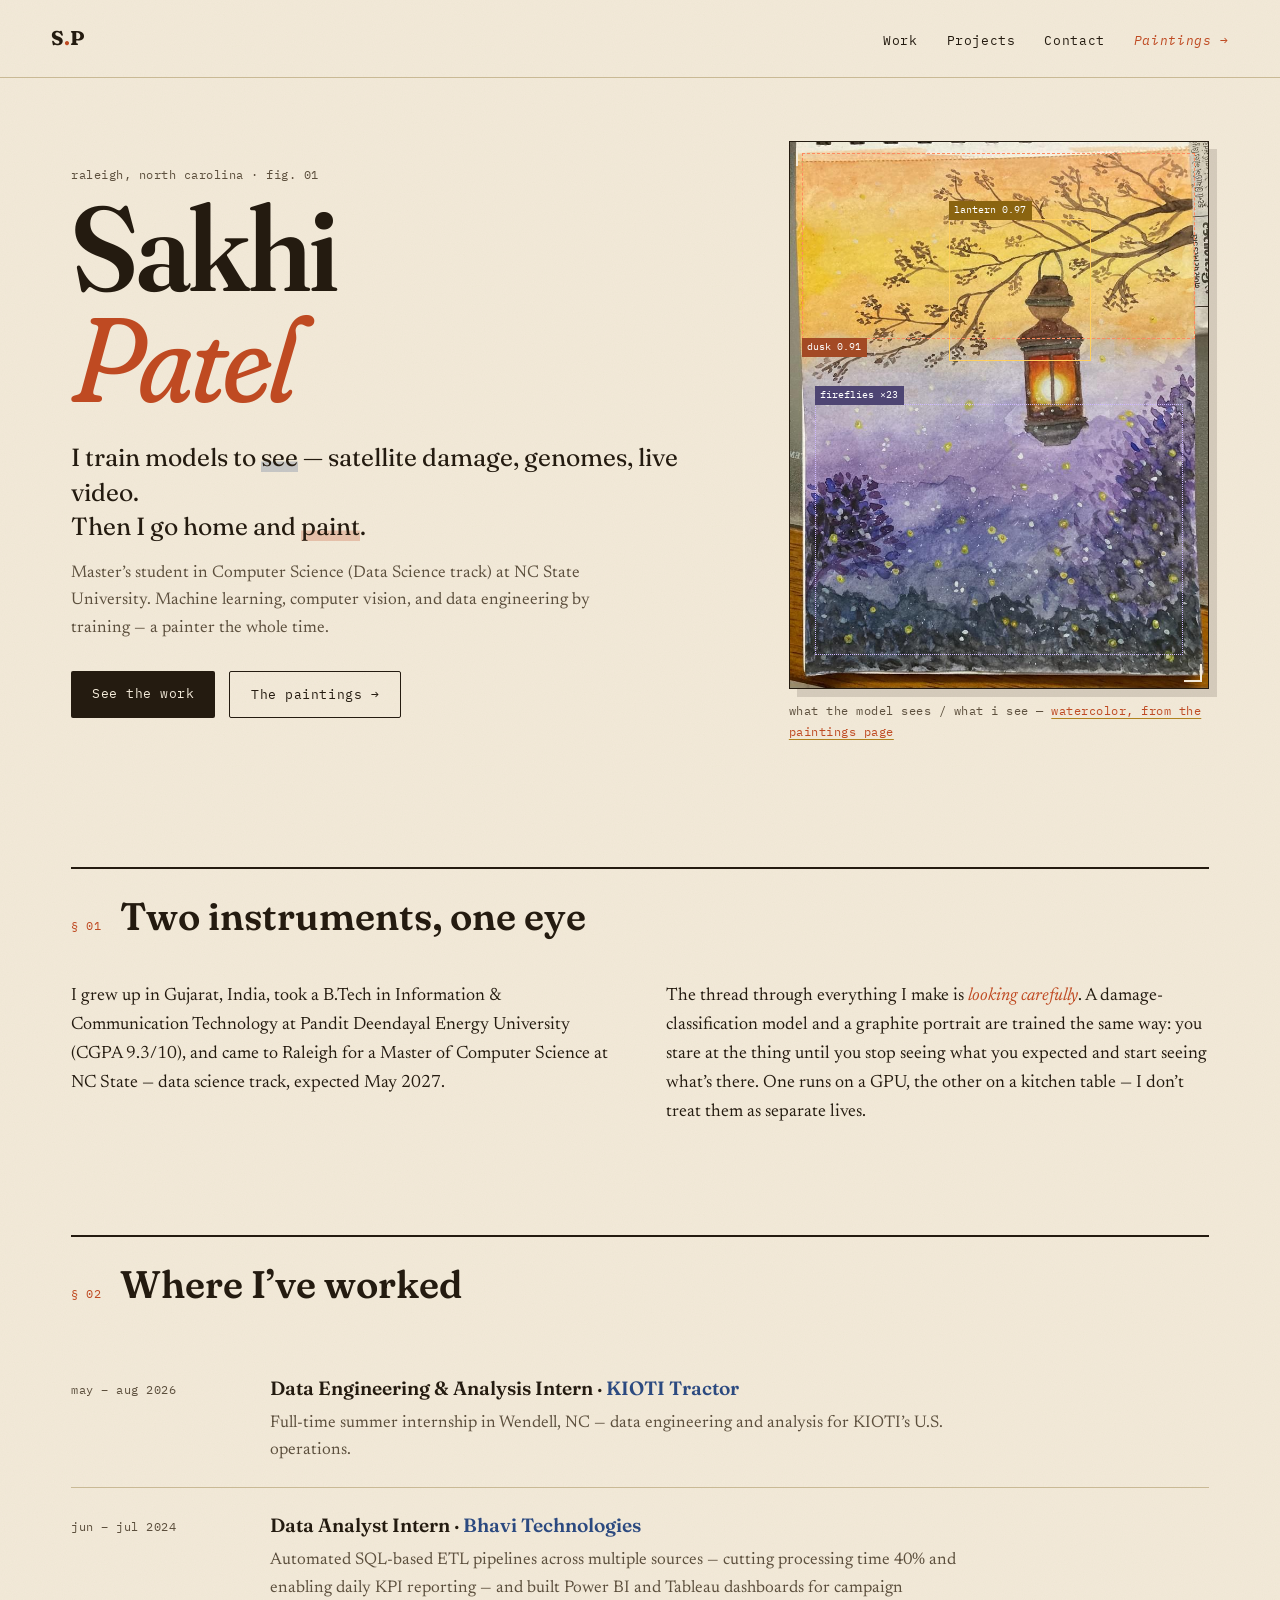
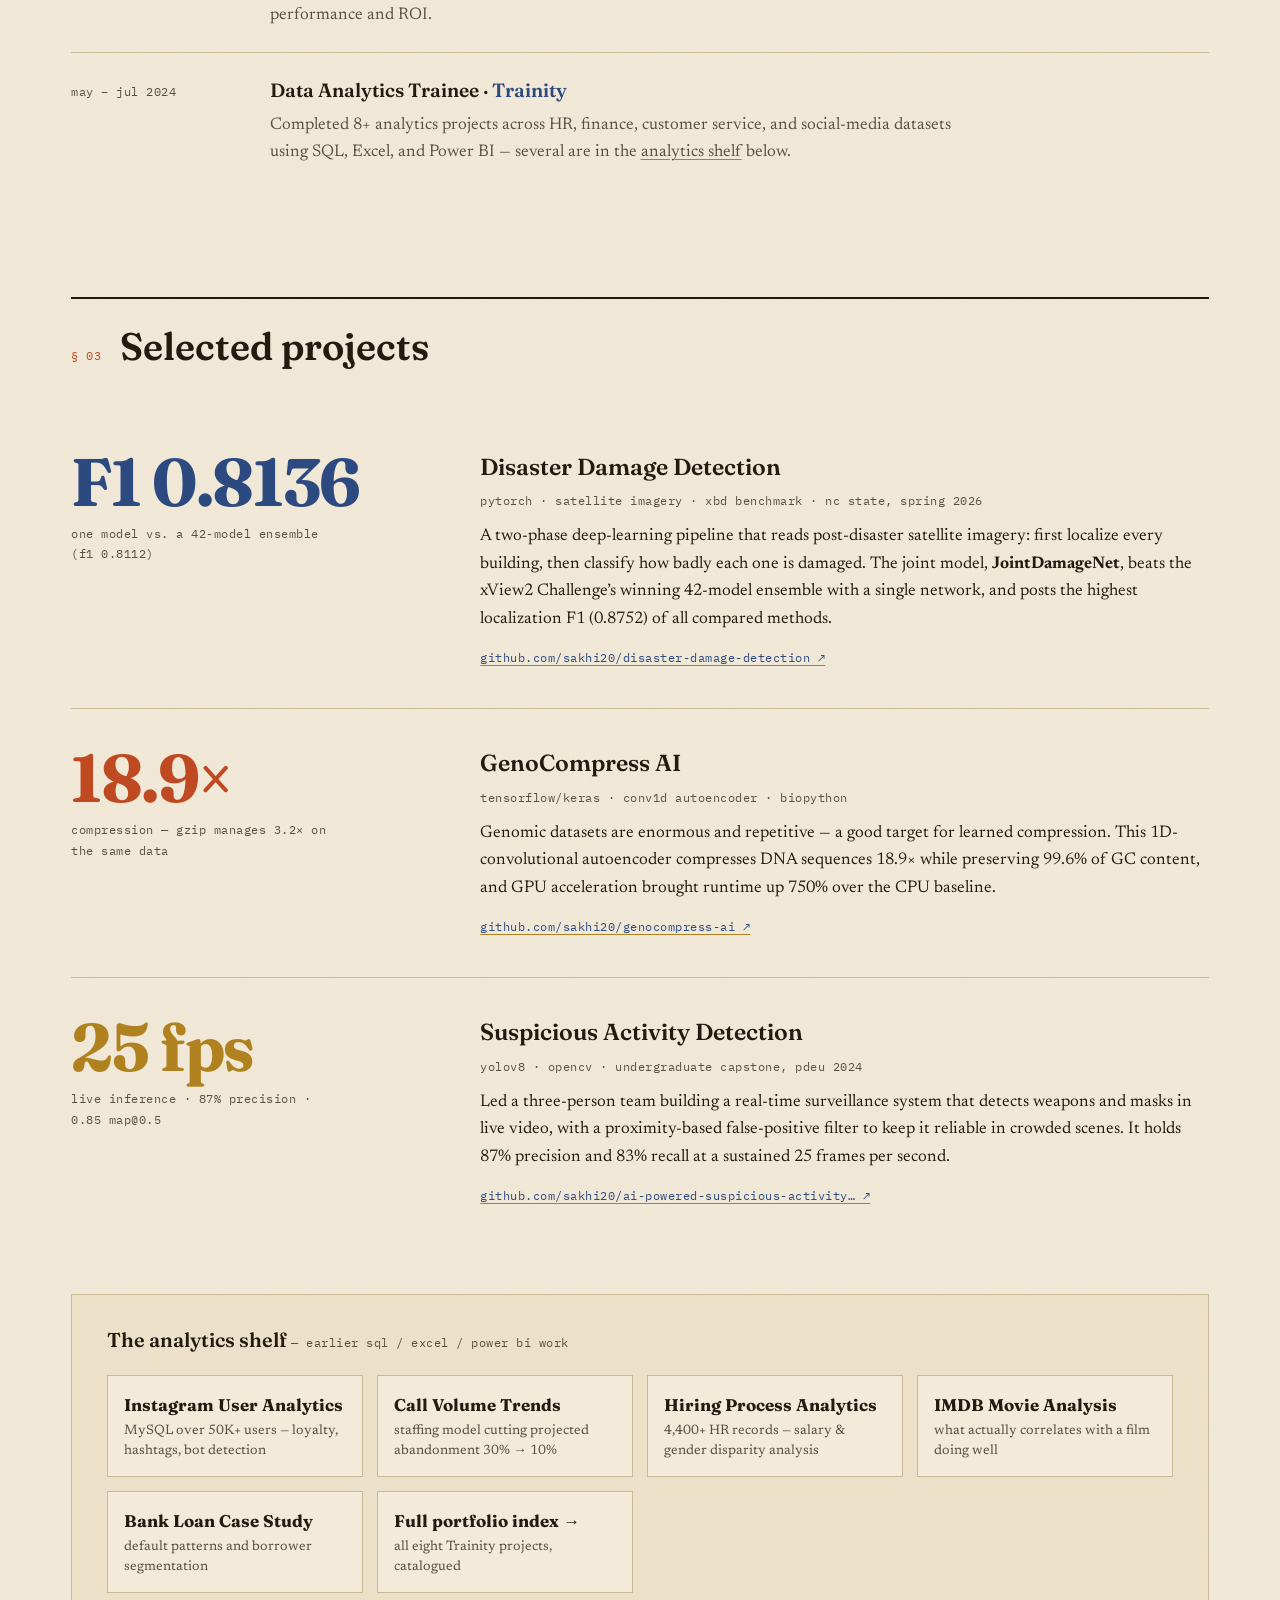
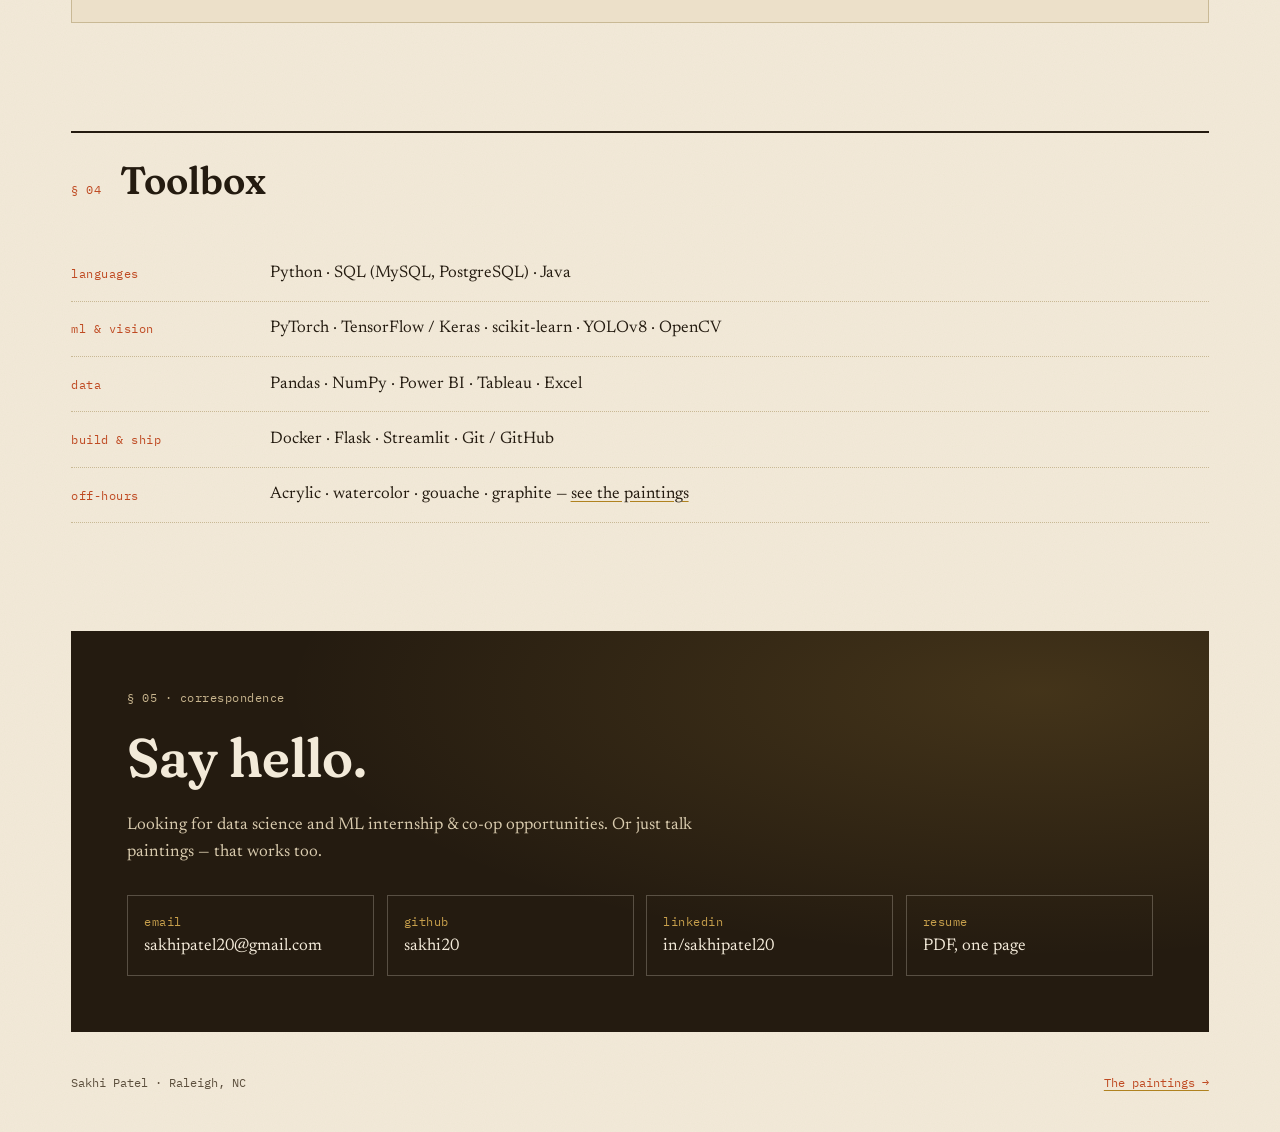
==== index.html @ 022352d6 "Portfolio site: field-notes main page + night-studio painting gallery Static HTML/CSS/JS, no build s" ====
<!DOCTYPE html>
<html lang="en">
<head>
<meta charset="UTF-8">
<meta name="viewport" content="width=device-width, initial-scale=1.0">
<title>Sakhi Patel — machine learning &amp; painting</title>
<meta name="description" content="Sakhi Patel — MS Computer Science (Data Science) student at NC State University. Machine learning, computer vision, data engineering — and painting.">
<link rel="icon" href="data:image/svg+xml,%3Csvg xmlns='http://www.w3.org/2000/svg' viewBox='0 0 100 100'%3E%3Crect width='100' height='100' rx='18' fill='%23221a12'/%3E%3Ctext x='50' y='68' font-size='52' text-anchor='middle' fill='%23e8b64c' font-family='Georgia,serif' font-style='italic'%3ES%3C/text%3E%3C/svg%3E">
<link rel="preconnect" href="https://fonts.googleapis.com">
<link rel="preconnect" href="https://fonts.gstatic.com" crossorigin>
<link href="https://fonts.googleapis.com/css2?family=Fraunces:ital,opsz,wght,SOFT,WONK@0,9..144,300..900,0..100,0..1;1,9..144,300..900,0..100,0..1&family=Newsreader:ital,opsz,wght@0,6..72,300..600;1,6..72,300..600&family=IBM+Plex+Mono:ital,wght@0,400;0,500;1,400&display=swap" rel="stylesheet">
<link rel="stylesheet" href="styles.css">
</head>
<body>
<a class="skip-link" href="#main">Skip to content</a>

<header class="topbar">
  <a class="wordmark" href="index.html" aria-label="Sakhi Patel — home">S<span class="wordmark-dot">.</span>P</a>
  <nav aria-label="Main">
    <a href="#work">Work</a>
    <a href="#projects">Projects</a>
    <a href="#contact">Contact</a>
    <a class="nav-art" href="art.html">Paintings&nbsp;→</a>
  </nav>
</header>

<main id="main">

<!-- ============ HERO ============ -->
<section class="hero">
  <div class="hero-text">
    <p class="kicker mono">Raleigh, North Carolina · fig. 01</p>
    <h1>Sakhi<br><em>Patel</em></h1>
    <p class="hero-lede">
      I train models to <span class="ink-u ink-u-blue">see</span> —
      satellite damage, genomes, live video.<br class="wide-only">
      Then I go home and <span class="ink-u ink-u-red">paint</span>.
    </p>
    <p class="hero-sub">
      Master’s student in Computer Science (Data Science track) at
      NC&nbsp;State University. Machine learning, computer vision, and data
      engineering by training — a painter the whole time.
    </p>
    <div class="hero-actions">
      <a class="btn btn-solid" href="#projects">See the work</a>
      <a class="btn btn-ghost" href="art.html">The paintings →</a>
    </div>
  </div>

  <!-- Standout moment: her own painting, seen through her own kind of model -->
  <figure class="hero-vision" aria-label="One of Sakhi's watercolor paintings, overlaid with playful computer-vision detection boxes">
    <div class="vision-frame">
      <img src="images/art/fireflies.jpg" width="885" height="1280"
           alt="Watercolor painting of a glowing lantern hanging from a branch over a lavender field scattered with fireflies, against an orange dusk sky."
           fetchpriority="high">
      <div class="vision-overlay" aria-hidden="true">
        <div class="vbox vbox-1"><span class="vlabel">lantern&nbsp;0.97</span></div>
        <div class="vbox vbox-2"><span class="vlabel">dusk&nbsp;0.91</span></div>
        <div class="vbox vbox-3"><span class="vlabel">fireflies&nbsp;×23</span></div>
        <div class="vcorner vcorner-tl"></div><div class="vcorner vcorner-br"></div>
      </div>
    </div>
    <figcaption class="mono">what the model sees&nbsp;/&nbsp;what I see — <a href="art.html">watercolor, from the paintings page</a></figcaption>
  </figure>
</section>

<!-- ============ ABOUT ============ -->
<section class="about" id="about">
  <div class="rule-head"><span class="mono">§ 01</span><h2>Two instruments, one eye</h2></div>
  <div class="about-cols">
    <p>
      I grew up in Gujarat, India, took a B.Tech in Information &amp;
      Communication Technology at Pandit Deendayal Energy University
      (CGPA 9.3/10), and came to Raleigh for a Master of Computer Science
      at NC State — data science track, expected May 2027.
    </p>
    <p>
      The thread through everything I make is <em>looking carefully</em>.
      A damage-classification model and a graphite portrait are trained the
      same way: you stare at the thing until you stop seeing what you
      expected and start seeing what’s there. One runs on a GPU, the other
      on a kitchen table — I don’t treat them as separate lives.
    </p>
  </div>
</section>

<!-- ============ EXPERIENCE ============ -->
<section class="work" id="work">
  <div class="rule-head"><span class="mono">§ 02</span><h2>Where I’ve worked</h2></div>
  <ol class="worklist">
    <li>
      <div class="work-when mono">May – Aug 2026</div>
      <div class="work-what">
        <h3>Data Engineering &amp; Analysis Intern · <span class="org">KIOTI Tractor</span></h3>
        <p>Full-time summer internship in Wendell, NC — data engineering and analysis for KIOTI’s U.S. operations.</p>
      </div>
    </li>
    <li>
      <div class="work-when mono">Jun – Jul 2024</div>
      <div class="work-what">
        <h3>Data Analyst Intern · <span class="org">Bhavi Technologies</span></h3>
        <p>Automated SQL-based ETL pipelines across multiple sources — cutting processing time 40% and enabling daily KPI reporting — and built Power BI and Tableau dashboards for campaign performance and ROI.</p>
      </div>
    </li>
    <li>
      <div class="work-when mono">May – Jul 2024</div>
      <div class="work-what">
        <h3>Data Analytics Trainee · <span class="org">Trainity</span></h3>
        <p>Completed 8+ analytics projects across HR, finance, customer service, and social-media datasets using SQL, Excel, and Power BI — several are in the <a href="#analytics">analytics shelf</a> below.</p>
      </div>
    </li>
  </ol>
</section>

<!-- ============ PROJECTS ============ -->
<section class="projects" id="projects">
  <div class="rule-head"><span class="mono">§ 03</span><h2>Selected projects</h2></div>

  <article class="plate">
    <div class="plate-metric">
      <span class="metric-big">F1 0.8136</span>
      <span class="metric-note mono">one model vs. a 42-model ensemble (F1 0.8112)</span>
    </div>
    <div class="plate-body">
      <h3><a href="https://github.com/sakhi20/Disaster-Damage-Detection">Disaster Damage Detection</a></h3>
      <p class="plate-tags mono">PyTorch · satellite imagery · xBD benchmark · NC State, Spring 2026</p>
      <p>
        A two-phase deep-learning pipeline that reads post-disaster satellite
        imagery: first localize every building, then classify how badly each
        one is damaged. The joint model, <strong>JointDamageNet</strong>,
        beats the xView2 Challenge’s winning 42-model ensemble with a single
        network, and posts the highest localization F1 (0.8752) of all
        compared methods.
      </p>
      <a class="plate-link mono" href="https://github.com/sakhi20/Disaster-Damage-Detection">github.com/sakhi20/Disaster-Damage-Detection ↗</a>
    </div>
  </article>

  <article class="plate">
    <div class="plate-metric">
      <span class="metric-big">18.9×</span>
      <span class="metric-note mono">compression — GZIP manages 3.2× on the same data</span>
    </div>
    <div class="plate-body">
      <h3><a href="https://github.com/sakhi20/GenoCompress-AI">GenoCompress AI</a></h3>
      <p class="plate-tags mono">TensorFlow/Keras · Conv1D autoencoder · BioPython</p>
      <p>
        Genomic datasets are enormous and repetitive — a good target for
        learned compression. This 1D-convolutional autoencoder compresses DNA
        sequences 18.9× while preserving 99.6% of GC content, and GPU
        acceleration brought runtime up 750% over the CPU baseline.
      </p>
      <a class="plate-link mono" href="https://github.com/sakhi20/GenoCompress-AI">github.com/sakhi20/GenoCompress-AI ↗</a>
    </div>
  </article>

  <article class="plate">
    <div class="plate-metric">
      <span class="metric-big">25 fps</span>
      <span class="metric-note mono">live inference · 87% precision · 0.85 mAP@0.5</span>
    </div>
    <div class="plate-body">
      <h3><a href="https://github.com/sakhi20/AI-Powered-Suspicious-Activity-Detection-System-Using-Computer-Vision">Suspicious Activity Detection</a></h3>
      <p class="plate-tags mono">YOLOv8 · OpenCV · undergraduate capstone, PDEU 2024</p>
      <p>
        Led a three-person team building a real-time surveillance system that
        detects weapons and masks in live video, with a proximity-based
        false-positive filter to keep it reliable in crowded scenes. It holds
        87% precision and 83% recall at a sustained 25 frames per second.
      </p>
      <a class="plate-link mono" href="https://github.com/sakhi20/AI-Powered-Suspicious-Activity-Detection-System-Using-Computer-Vision">github.com/sakhi20/AI-Powered-Suspicious-Activity… ↗</a>
    </div>
  </article>

  <!-- Analytics shelf -->
  <div class="analytics" id="analytics">
    <h3 class="analytics-head">The analytics shelf <span class="mono">— earlier SQL / Excel / Power BI work</span></h3>
    <ul class="shelf">
      <li><a href="https://github.com/sakhi20/Instagram-User-Analytics"><strong>Instagram User Analytics</strong><span>MySQL over 50K+ users — loyalty, hashtags, bot detection</span></a></li>
      <li><a href="https://github.com/sakhi20/ABC-Call-Volume-Trend-Analysis"><strong>Call Volume Trends</strong><span>staffing model cutting projected abandonment 30% → 10%</span></a></li>
      <li><a href="https://github.com/sakhi20/Hiring-Process-Analytics"><strong>Hiring Process Analytics</strong><span>4,400+ HR records — salary &amp; gender disparity analysis</span></a></li>
      <li><a href="https://github.com/sakhi20/IMDB-Movie-Analysis"><strong>IMDB Movie Analysis</strong><span>what actually correlates with a film doing well</span></a></li>
      <li><a href="https://github.com/sakhi20/Bank-Loan-Case-Study"><strong>Bank Loan Case Study</strong><span>default patterns and borrower segmentation</span></a></li>
      <li><a href="https://github.com/sakhi20/Data-Analytics-Portfolio"><strong>Full portfolio index →</strong><span>all eight Trainity projects, catalogued</span></a></li>
    </ul>
  </div>
</section>

<!-- ============ SKILLS ============ -->
<section class="skills" id="skills">
  <div class="rule-head"><span class="mono">§ 04</span><h2>Toolbox</h2></div>
  <dl class="kit">
    <div><dt class="mono">Languages</dt><dd>Python · SQL (MySQL, PostgreSQL) · Java</dd></div>
    <div><dt class="mono">ML &amp; vision</dt><dd>PyTorch · TensorFlow / Keras · scikit-learn · YOLOv8 · OpenCV</dd></div>
    <div><dt class="mono">Data</dt><dd>Pandas · NumPy · Power BI · Tableau · Excel</dd></div>
    <div><dt class="mono">Build &amp; ship</dt><dd>Docker · Flask · Streamlit · Git / GitHub</dd></div>
    <div><dt class="mono">Off-hours</dt><dd>Acrylic · watercolor · gouache · graphite — <a href="art.html">see the paintings</a></dd></div>
  </dl>
</section>

<!-- ============ CONTACT ============ -->
<section class="contact" id="contact">
  <div class="contact-inner">
    <p class="kicker mono">§ 05 · correspondence</p>
    <h2>Say hello.</h2>
    <p class="contact-lede">Looking for data science and ML internship &amp; co-op opportunities. Or just talk paintings — that works too.</p>
    <ul class="contact-links">
      <li><a href="mailto:sakhipatel20@gmail.com"><span class="mono">email</span>sakhipatel20@gmail.com</a></li>
      <li><a href="https://github.com/sakhi20"><span class="mono">github</span>sakhi20</a></li>
      <li><a href="https://www.linkedin.com/in/sakhipatel20/"><span class="mono">linkedin</span>in/sakhipatel20</a></li>
      <li><a href="SakhiPatelResume.pdf"><span class="mono">resume</span>PDF, one page</a></li>
    </ul>
  </div>
</section>
</main>

<footer class="footer">
  <p>Sakhi Patel · Raleigh, NC</p>
  <p><a href="art.html">The paintings →</a></p>
</footer>

<script src="site.js"></script>
</body>
</html>
---- styles.css ----
/* ============================================================
   Sakhi Patel — main page. "Field notes" aesthetic:
   warm paper, ink, and pigments pulled from her actual paintings.
   ============================================================ */

:root{
  --paper:#f3ead9;
  --paper-deep:#ece0c9;
  --ink:#241b10;
  --ink-soft:#5c4f3d;
  --vermilion:#bf4a22;
  --ultramarine:#2c4a80;
  --ochre:#b0821f;
  --lavender:#756a9e;
  --hairline:#c9b995;
  --serif:"Fraunces",Georgia,serif;
  --text:"Newsreader",Georgia,serif;
  --mono:"IBM Plex Mono",ui-monospace,monospace;
}

*{margin:0;padding:0;box-sizing:border-box}

html{scroll-behavior:smooth}
@media (prefers-reduced-motion:reduce){html{scroll-behavior:auto}}

body{
  background:var(--paper);
  color:var(--ink);
  font-family:var(--text);
  font-size:1.06rem;
  line-height:1.62;
  /* paper grain */
  background-image:url("data:image/svg+xml,%3Csvg xmlns='http://www.w3.org/2000/svg' width='240' height='240'%3E%3Cfilter id='n'%3E%3CfeTurbulence type='fractalNoise' baseFrequency='0.9' numOctaves='2' stitchTiles='stitch'/%3E%3CfeColorMatrix values='0 0 0 0 0.35 0 0 0 0 0.28 0 0 0 0 0.18 0 0 0 0.05 0'/%3E%3C/filter%3E%3Crect width='240' height='240' filter='url(%23n)'/%3E%3C/svg%3E");
}

.mono{font-family:var(--mono);font-size:.78rem;letter-spacing:.04em;text-transform:lowercase}

a{color:inherit;text-decoration-color:var(--ochre);text-underline-offset:3px}
a:hover{color:var(--vermilion)}
:focus-visible{outline:2.5px solid var(--ultramarine);outline-offset:3px;border-radius:2px}

.skip-link{
  position:absolute;left:-999px;top:0;background:var(--ink);color:var(--paper);
  padding:.6rem 1rem;z-index:99;font-family:var(--mono)
}
.skip-link:focus{left:0}

/* ---------- top bar ---------- */
.topbar{
  display:flex;justify-content:space-between;align-items:baseline;
  padding:1.4rem clamp(1.2rem,4vw,3.5rem);
  border-bottom:1px solid var(--hairline);
}
.wordmark{
  font-family:var(--serif);font-weight:700;font-size:1.25rem;text-decoration:none;
  font-variation-settings:"SOFT" 60,"WONK" 1;
}
.wordmark-dot{color:var(--vermilion)}
.topbar nav{display:flex;gap:clamp(.9rem,2.5vw,1.8rem);flex-wrap:wrap}
.topbar nav a{font-family:var(--mono);font-size:.8rem;text-decoration:none;letter-spacing:.05em}
.topbar nav a:hover{text-decoration:underline;text-decoration-color:var(--vermilion)}
.nav-art{color:var(--vermilion);font-style:italic}

/* ---------- hero ---------- */
.hero{
  display:grid;grid-template-columns:minmax(0,7fr) minmax(0,5fr);
  gap:clamp(2rem,5vw,5rem);align-items:center;
  padding:clamp(2.5rem,7vh,6rem) clamp(1.2rem,4vw,3.5rem) clamp(3rem,8vh,6rem);
  max-width:1240px;margin:0 auto;
}
.kicker{color:var(--ink-soft)}
.hero h1{
  font-family:var(--serif);
  font-size:clamp(3.4rem,10vw,7.5rem);
  line-height:.92;font-weight:600;letter-spacing:-.02em;
  font-variation-settings:"SOFT" 40,"WONK" 0;
  margin:.6rem 0 1.6rem;
}
.hero h1 em{
  font-style:italic;font-weight:400;color:var(--vermilion);
  font-variation-settings:"SOFT" 100,"WONK" 1;
}
.hero-lede{
  font-family:var(--serif);font-size:clamp(1.15rem,2.4vw,1.55rem);
  line-height:1.4;font-weight:400;margin-bottom:1rem;
}
.ink-u{box-shadow:inset 0 -0.42em 0 0 rgba(44,74,128,.22)}
.ink-u-red{box-shadow:inset 0 -0.42em 0 0 rgba(191,74,34,.25)}
.hero-sub{max-width:34rem;color:var(--ink-soft);margin-bottom:1.8rem}
.wide-only{display:none}
@media(min-width:900px){.wide-only{display:inline}}

.hero-actions{display:flex;gap:.9rem;flex-wrap:wrap}
.btn{
  font-family:var(--mono);font-size:.82rem;text-decoration:none;
  padding:.75rem 1.3rem;border-radius:2px;letter-spacing:.04em;
}
.btn-solid{background:var(--ink);color:var(--paper)}
.btn-solid:hover{background:var(--vermilion);color:var(--paper)}
.btn-ghost{border:1px solid var(--ink);color:var(--ink)}
.btn-ghost:hover{border-color:var(--vermilion)}

/* ---------- the vision figure (standout moment) ---------- */
.hero-vision{max-width:420px;justify-self:end;width:100%}
.vision-frame{
  position:relative;
  border:1px solid var(--ink);
  box-shadow:8px 8px 0 0 rgba(36,27,16,.14);
  background:var(--ink);
}
.vision-frame img{display:block;width:100%;height:auto}
.vision-overlay{position:absolute;inset:0;overflow:hidden}
.vbox{
  position:absolute;border:1.5px solid;
  opacity:0;
}
.vlabel{
  position:absolute;top:-1.2rem;left:-1.5px;white-space:nowrap;
  font-family:var(--mono);font-size:.62rem;padding:.1rem .35rem;color:#fff;
}
.vbox-1{top:14%;left:38%;width:34%;height:26%;border-color:#ffcf5e}
.vbox-1 .vlabel{background:#8a6410}
.vbox-2{top:2%;left:3%;width:94%;height:34%;border-color:#ff8a5e;border-style:dashed}
.vbox-2 .vlabel{background:#a34a24;top:auto;bottom:-1.2rem}
.vbox-3{top:48%;left:6%;width:88%;height:46%;border-color:#cdb7ff;border-style:dotted}
.vbox-3 .vlabel{background:#4e4573}
.vcorner{position:absolute;width:18px;height:18px;border:2px solid var(--paper)}
.vcorner-tl{top:6px;left:6px;border-right:none;border-bottom:none}
.vcorner-br{bottom:6px;right:6px;border-left:none;border-top:none}

.vision-on .vbox{animation:vpop .5s ease forwards}
.vision-on .vbox-1{animation-delay:.4s}
.vision-on .vbox-2{animation-delay:.9s}
.vision-on .vbox-3{animation-delay:1.4s}
@keyframes vpop{from{opacity:0;transform:scale(1.06)}to{opacity:1;transform:scale(1)}}
@media (prefers-reduced-motion:reduce){
  .vision-on .vbox{animation:none;opacity:1}
}
.hero-vision figcaption{margin-top:.7rem;color:var(--ink-soft)}
.hero-vision figcaption a{color:var(--vermilion)}

/* ---------- section scaffolding ---------- */
section{max-width:1240px;margin:0 auto;padding:clamp(2.5rem,6vh,4.5rem) clamp(1.2rem,4vw,3.5rem)}
.rule-head{
  display:flex;align-items:baseline;gap:1.2rem;
  border-top:2px solid var(--ink);
  padding-top:1rem;margin-bottom:2.2rem;
}
.rule-head .mono{color:var(--vermilion)}
.rule-head h2{
  font-family:var(--serif);font-weight:600;font-size:clamp(1.7rem,3.5vw,2.4rem);
  font-variation-settings:"SOFT" 50;
}

/* ---------- about ---------- */
.about-cols{
  display:grid;grid-template-columns:1fr 1fr;gap:clamp(1.5rem,4vw,3.5rem);
  font-size:1.12rem;
}
.about-cols em{color:var(--vermilion)}

/* ---------- experience ---------- */
.worklist{list-style:none}
.worklist li{
  display:grid;grid-template-columns:160px 1fr;gap:clamp(1rem,3vw,2.5rem);
  padding:1.4rem 0;border-bottom:1px solid var(--hairline);
}
.worklist li:last-child{border-bottom:none}
.work-when{color:var(--ink-soft);padding-top:.35rem}
.work-what h3{font-family:var(--serif);font-size:1.2rem;font-weight:600;margin-bottom:.35rem}
.org{color:var(--ultramarine)}
.work-what p{color:var(--ink-soft);max-width:44rem}

/* ---------- projects ---------- */
.plate{
  display:grid;grid-template-columns:minmax(0,4fr) minmax(0,8fr);
  gap:clamp(1.2rem,3.5vw,3rem);
  padding:2.2rem 0;border-bottom:1px solid var(--hairline);
}
.plate:last-of-type{border-bottom:none}
.plate-metric{display:flex;flex-direction:column;gap:.5rem}
.metric-big{
  font-family:var(--serif);font-weight:700;
  font-size:clamp(2.6rem,6vw,4.2rem);line-height:1;letter-spacing:-.02em;
  color:var(--ultramarine);
  font-variation-settings:"SOFT" 30;
}
.plate:nth-of-type(2) .metric-big{color:var(--vermilion)}
.plate:nth-of-type(3) .metric-big{color:var(--ochre)}
.metric-note{color:var(--ink-soft);max-width:16rem}
.plate-body h3{font-family:var(--serif);font-size:1.45rem;font-weight:600;margin-bottom:.3rem}
.plate-body h3 a{text-decoration:none}
.plate-body h3 a:hover{text-decoration:underline;text-decoration-color:var(--vermilion)}
.plate-tags{color:var(--ink-soft);margin-bottom:.8rem}
.plate-body p{max-width:46rem}
.plate-link{display:inline-block;margin-top:.9rem;color:var(--ultramarine)}

/* ---------- analytics shelf ---------- */
.analytics{margin-top:3rem;background:var(--paper-deep);border:1px solid var(--hairline);padding:1.8rem clamp(1.2rem,3vw,2.2rem)}
.analytics-head{font-family:var(--serif);font-size:1.25rem;font-weight:600;margin-bottom:1.2rem}
.analytics-head .mono{color:var(--ink-soft);font-weight:400}
.shelf{list-style:none;display:grid;grid-template-columns:repeat(auto-fill,minmax(240px,1fr));gap:.9rem}
.shelf a{
  display:block;text-decoration:none;border:1px solid var(--hairline);
  background:var(--paper);padding:.9rem 1rem;height:100%;
  transition:transform .15s ease,border-color .15s ease;
}
.shelf a:hover{border-color:var(--vermilion);transform:translateY(-2px)}
@media (prefers-reduced-motion:reduce){.shelf a{transition:none}.shelf a:hover{transform:none}}
.shelf strong{font-family:var(--serif);display:block;margin-bottom:.25rem}
.shelf span{display:block;font-size:.85rem;color:var(--ink-soft);line-height:1.45}

/* ---------- skills ---------- */
.kit{display:grid;gap:0}
.kit > div{
  display:grid;grid-template-columns:160px 1fr;gap:clamp(1rem,3vw,2.5rem);
  padding:.85rem 0;border-bottom:1px dotted var(--hairline);
}
.kit dt{color:var(--vermilion);padding-top:.2rem}
.kit dd{font-size:1.05rem}

/* ---------- contact ---------- */
.contact{padding-bottom:1rem}
.contact-inner{
  background:var(--ink);color:var(--paper);
  padding:clamp(2rem,5vw,3.5rem);
  background-image:radial-gradient(ellipse at 85% 15%,rgba(232,182,76,.16),transparent 55%);
}
.contact-inner .kicker{color:#c8b58e}
.contact-inner h2{
  font-family:var(--serif);font-size:clamp(2.2rem,5vw,3.4rem);font-weight:600;
  font-variation-settings:"SOFT" 70,"WONK" 1;margin:.4rem 0 .6rem;
}
.contact-lede{color:#d9cbae;max-width:36rem;margin-bottom:1.8rem}
.contact-links{list-style:none;display:grid;grid-template-columns:repeat(auto-fit,minmax(220px,1fr));gap:.8rem}
.contact-links a{
  display:flex;flex-direction:column;gap:.15rem;text-decoration:none;
  border:1px solid rgba(243,234,217,.25);padding:.9rem 1rem;
}
.contact-links a:hover{border-color:var(--ochre);color:var(--paper);background:rgba(232,182,76,.08)}
.contact-links .mono{color:#c8a04c}
.contact-inner :focus-visible{outline-color:var(--ochre)}

/* ---------- footer ---------- */
.footer{
  display:flex;justify-content:space-between;gap:1rem;flex-wrap:wrap;
  max-width:1240px;margin:0 auto;
  padding:1.5rem clamp(1.2rem,4vw,3.5rem) 2.5rem;
  font-family:var(--mono);font-size:.78rem;color:var(--ink-soft);
}
.footer a{color:var(--vermilion)}

/* ---------- scroll reveal ---------- */
.reveal{opacity:0;transform:translateY(14px);transition:opacity .55s ease,transform .55s ease}
.reveal.visible{opacity:1;transform:none}
@media (prefers-reduced-motion:reduce){.reveal{opacity:1;transform:none;transition:none}}

/* ---------- responsive ---------- */
@media(max-width:900px){
  .hero{grid-template-columns:1fr;padding-top:2rem}
  .hero-vision{justify-self:start;max-width:360px}
  .about-cols{grid-template-columns:1fr}
}
@media(max-width:640px){
  .worklist li,.plate,.kit > div{grid-template-columns:1fr;gap:.35rem}
  .metric-big{font-size:2.4rem}
  .plate-metric{flex-direction:row;align-items:baseline;gap:.9rem;flex-wrap:wrap}
  .topbar{flex-direction:column;gap:.6rem;align-items:flex-start}
}
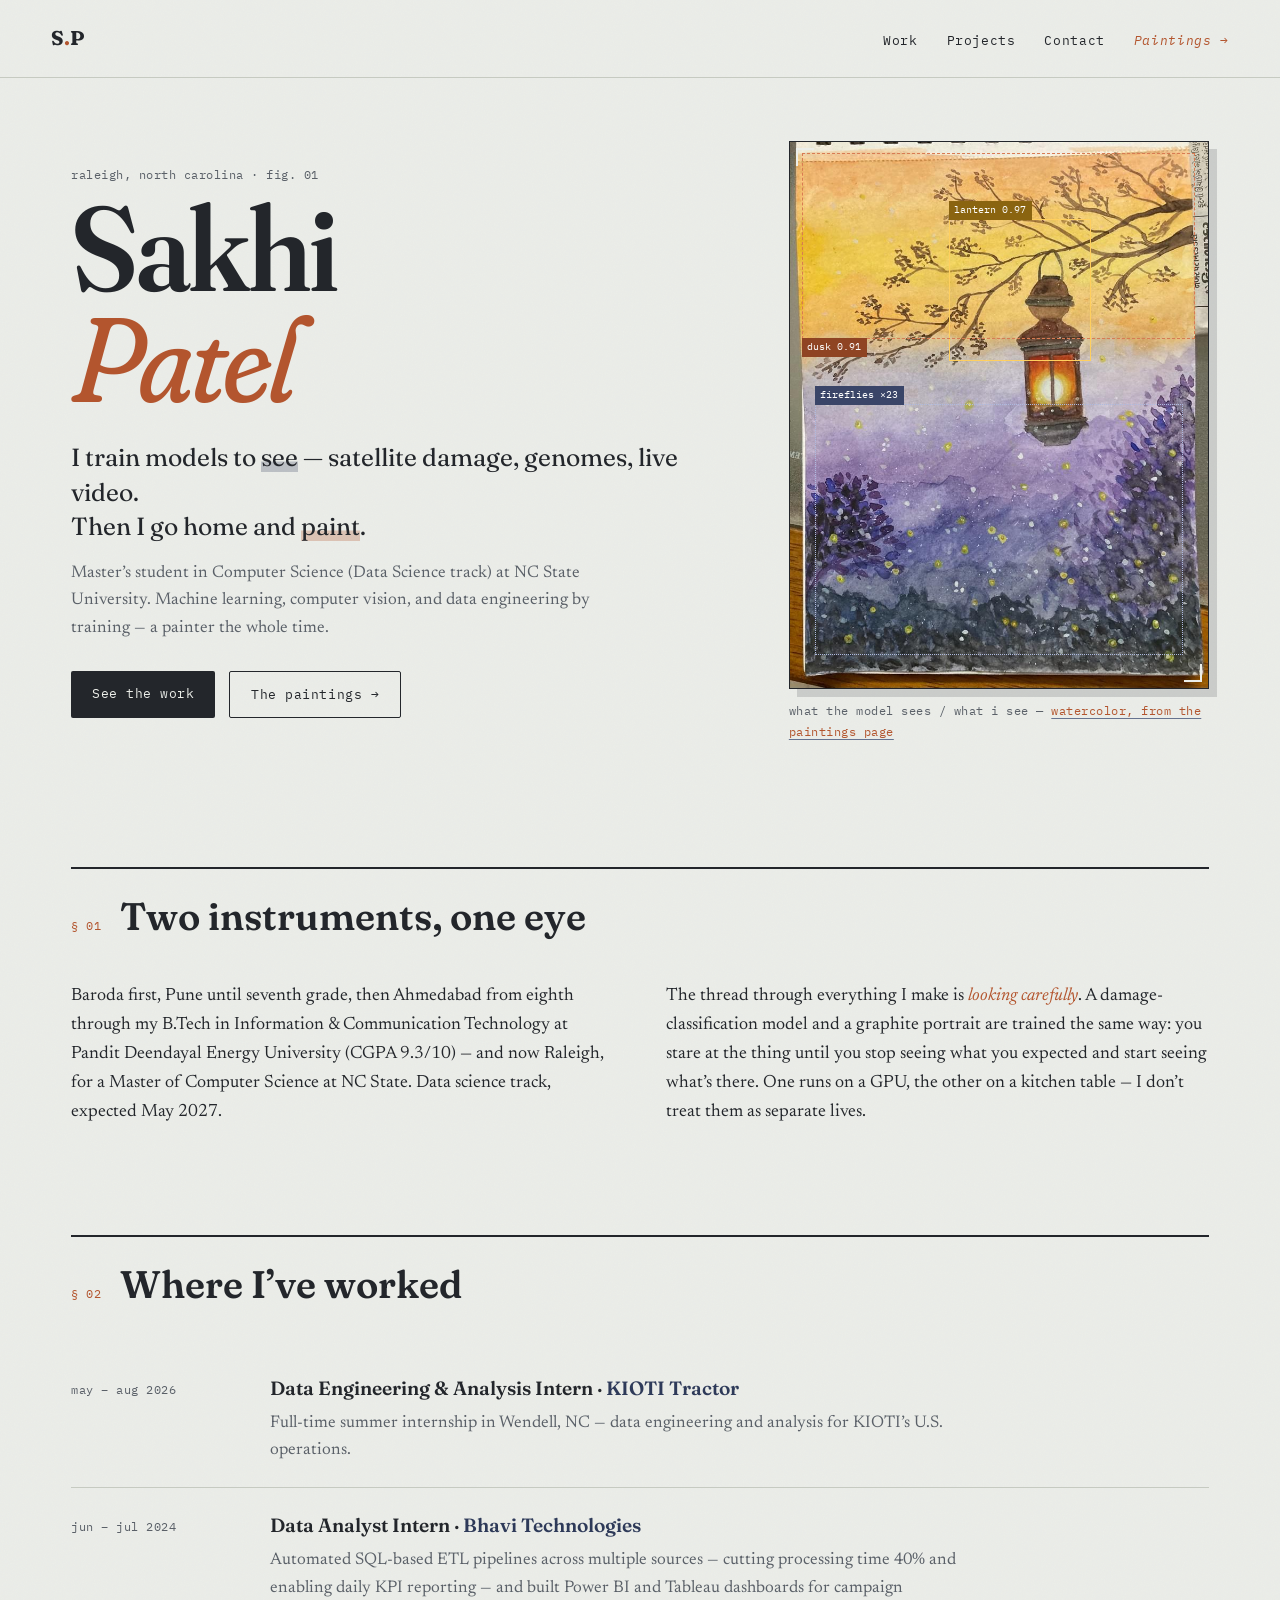
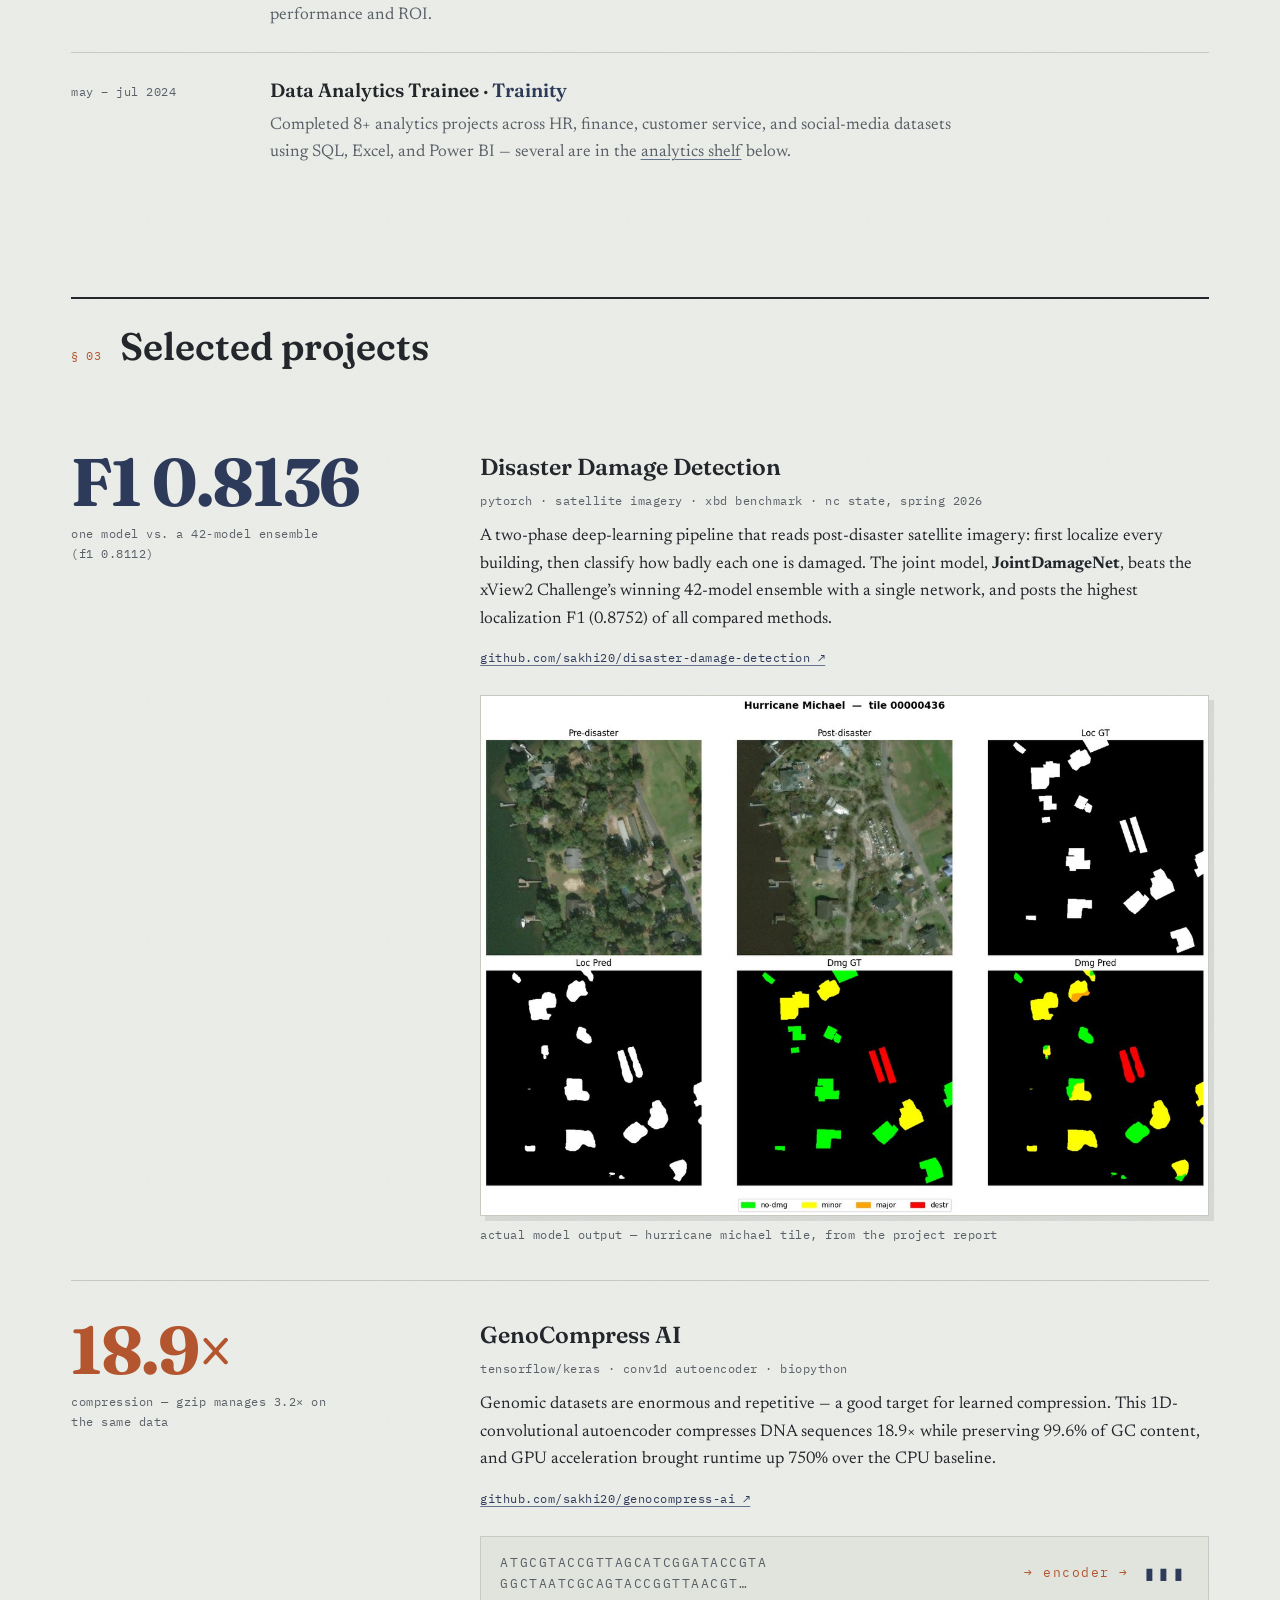
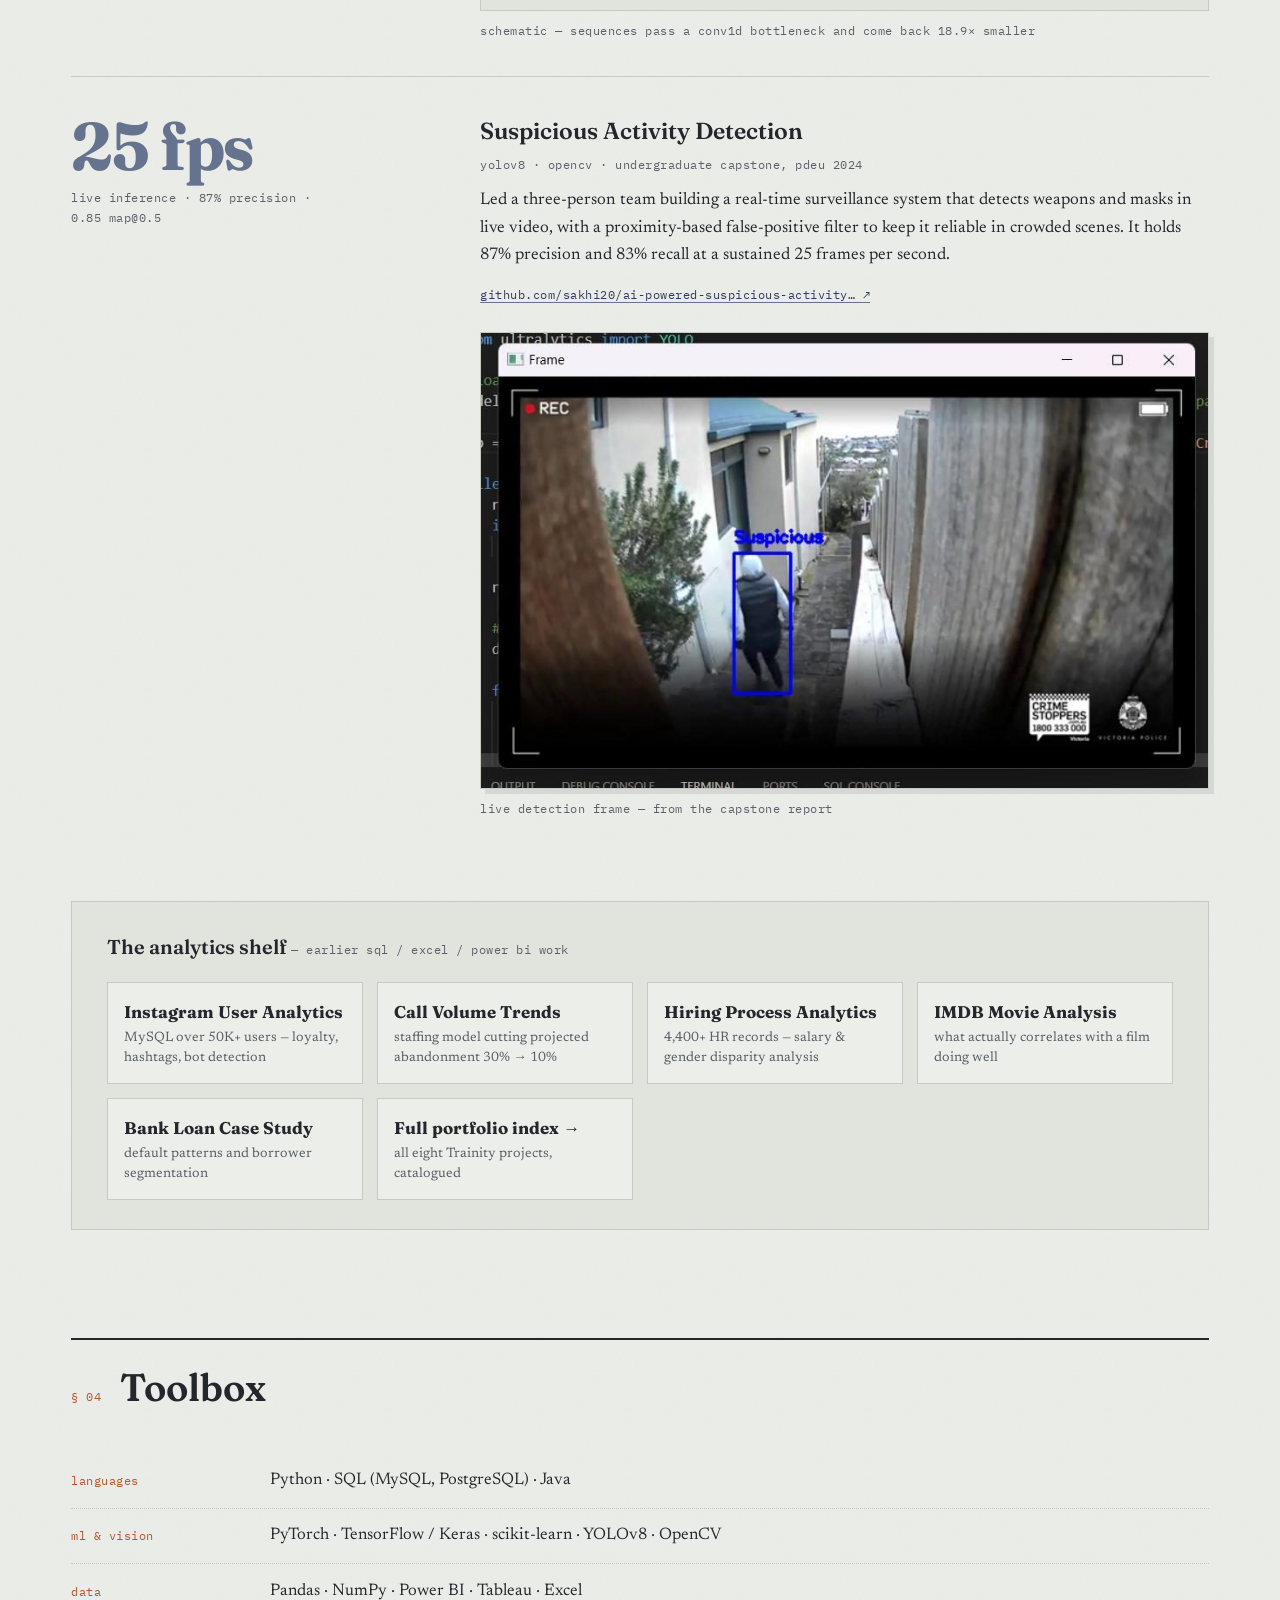
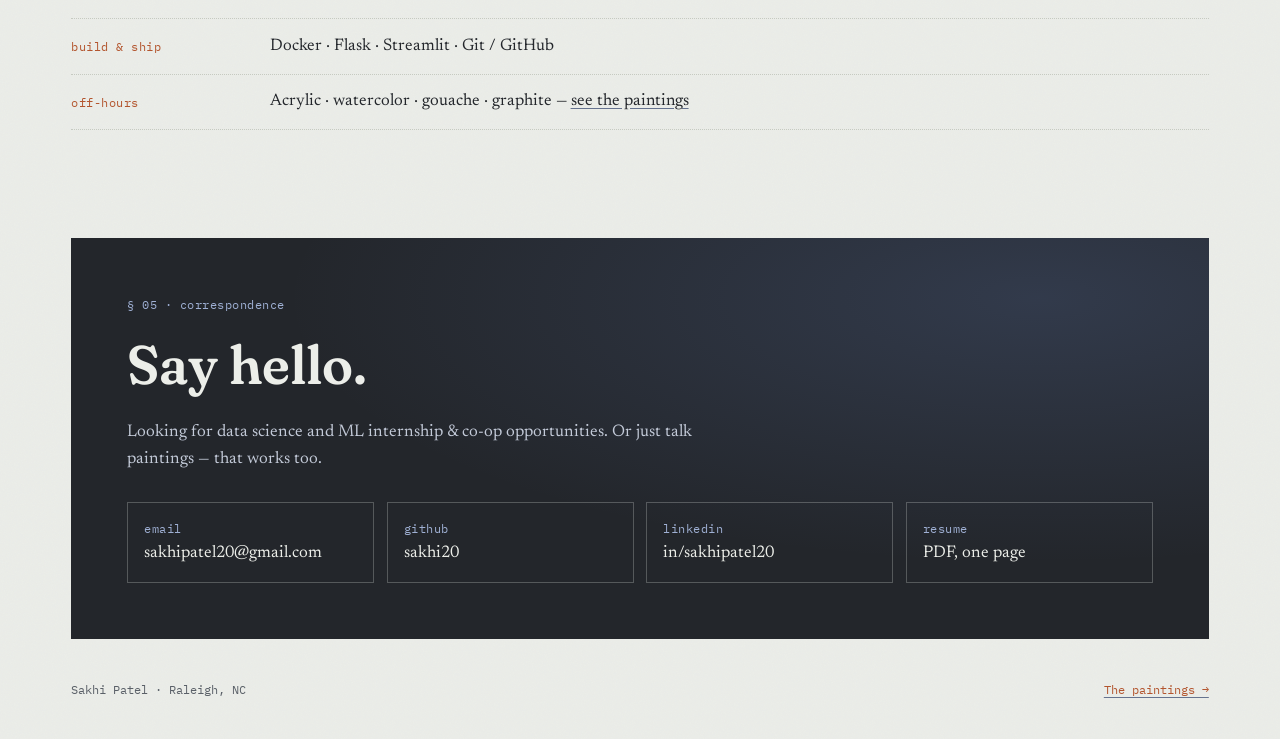
==== commit 5166671b: "Stone & indigo re-theme, real project figures, fireflies, lights-off transition - Repalette main pag" ====
--- a/index.html
+++ b/index.html
@@ -69,10 +69,11 @@
   <div class="rule-head"><span class="mono">§ 01</span><h2>Two instruments, one eye</h2></div>
   <div class="about-cols">
     <p>
-      I grew up in Gujarat, India, took a B.Tech in Information &amp;
-      Communication Technology at Pandit Deendayal Energy University
-      (CGPA 9.3/10), and came to Raleigh for a Master of Computer Science
-      at NC State — data science track, expected May 2027.
+      Baroda first, Pune until seventh grade, then Ahmedabad from eighth
+      through my B.Tech in Information &amp; Communication Technology at
+      Pandit Deendayal Energy University (CGPA 9.3/10) — and now Raleigh,
+      for a Master of Computer Science at NC State. Data science track,
+      expected May 2027.
     </p>
     <p>
       The thread through everything I make is <em>looking carefully</em>.
@@ -133,6 +134,11 @@
         compared methods.
       </p>
       <a class="plate-link mono" href="https://github.com/sakhi20/Disaster-Damage-Detection">github.com/sakhi20/Disaster-Damage-Detection ↗</a>
+      <figure class="plate-figure">
+        <img src="images/projects/xbd-michael.jpg" width="1200" height="856" loading="lazy"
+             alt="Six-panel model output for a Hurricane Michael tile: pre- and post-disaster satellite photos, ground-truth and predicted building masks, and ground-truth versus predicted damage maps colored by severity.">
+        <figcaption class="mono">actual model output — hurricane michael tile, from the project report</figcaption>
+      </figure>
     </div>
   </article>
 
@@ -151,6 +157,14 @@
         acceleration brought runtime up 750% over the CPU baseline.
       </p>
       <a class="plate-link mono" href="https://github.com/sakhi20/GenoCompress-AI">github.com/sakhi20/GenoCompress-AI ↗</a>
+      <figure class="plate-figure geno-schematic" aria-label="Schematic of the compression pipeline">
+        <div class="geno-strip">
+          <span class="geno-seq">ATGCGTACCGTTAGCATCGGATACCGTA<wbr>GGCTAATCGCAGTACCGGTTAACGT…</span>
+          <span class="geno-arrow" aria-hidden="true">→ encoder →</span>
+          <span class="geno-latent" aria-hidden="true">▮▮▮</span>
+        </div>
+        <figcaption class="mono">schematic — sequences pass a conv1d bottleneck and come back 18.9× smaller</figcaption>
+      </figure>
     </div>
   </article>
 
@@ -169,6 +183,11 @@
         87% precision and 83% recall at a sustained 25 frames per second.
       </p>
       <a class="plate-link mono" href="https://github.com/sakhi20/AI-Powered-Suspicious-Activity-Detection-System-Using-Computer-Vision">github.com/sakhi20/AI-Powered-Suspicious-Activity… ↗</a>
+      <figure class="plate-figure">
+        <img src="images/projects/yolo-frame.jpg" width="835" height="523" loading="lazy"
+             alt="A live CCTV frame from the system: a person in an alley outlined by a blue detection box labeled Suspicious.">
+        <figcaption class="mono">live detection frame — from the capstone report</figcaption>
+      </figure>
     </div>
   </article>
 
@@ -219,6 +238,7 @@
   <p><a href="art.html">The paintings →</a></p>
 </footer>
 
+<div class="lights-off" id="lightsOff" aria-hidden="true"></div>
 <script src="site.js"></script>
 </body>
 </html>
--- a/styles.css
+++ b/styles.css
@@ -4,15 +4,15 @@
    ============================================================ */
 
 :root{
-  --paper:#f3ead9;
-  --paper-deep:#ece0c9;
-  --ink:#241b10;
-  --ink-soft:#5c4f3d;
-  --vermilion:#bf4a22;
-  --ultramarine:#2c4a80;
-  --ochre:#b0821f;
+  --paper:#eceee9;
+  --paper-deep:#e1e4dd;
+  --ink:#23262b;
+  --ink-soft:#5a6068;
+  --vermilion:#b3552e;   /* terracotta */
+  --ultramarine:#2e3a59; /* indigo */
+  --ochre:#66738f;       /* slate */
   --lavender:#756a9e;
-  --hairline:#c9b995;
+  --hairline:#c6cac1;
   --serif:"Fraunces",Georgia,serif;
   --text:"Newsreader",Georgia,serif;
   --mono:"IBM Plex Mono",ui-monospace,monospace;
@@ -30,7 +30,7 @@
   font-size:1.06rem;
   line-height:1.62;
   /* paper grain */
-  background-image:url("data:image/svg+xml,%3Csvg xmlns='http://www.w3.org/2000/svg' width='240' height='240'%3E%3Cfilter id='n'%3E%3CfeTurbulence type='fractalNoise' baseFrequency='0.9' numOctaves='2' stitchTiles='stitch'/%3E%3CfeColorMatrix values='0 0 0 0 0.35 0 0 0 0 0.28 0 0 0 0 0.18 0 0 0 0.05 0'/%3E%3C/filter%3E%3Crect width='240' height='240' filter='url(%23n)'/%3E%3C/svg%3E");
+  background-image:url("data:image/svg+xml,%3Csvg xmlns='http://www.w3.org/2000/svg' width='240' height='240'%3E%3Cfilter id='n'%3E%3CfeTurbulence type='fractalNoise' baseFrequency='0.9' numOctaves='2' stitchTiles='stitch'/%3E%3CfeColorMatrix values='0 0 0 0 0.28 0 0 0 0 0.30 0 0 0 0 0.34 0 0 0 0.045 0'/%3E%3C/filter%3E%3Crect width='240' height='240' filter='url(%23n)'/%3E%3C/svg%3E");
 }
 
 .mono{font-family:var(--mono);font-size:.78rem;letter-spacing:.04em;text-transform:lowercase}
@@ -84,8 +84,8 @@
   font-family:var(--serif);font-size:clamp(1.15rem,2.4vw,1.55rem);
   line-height:1.4;font-weight:400;margin-bottom:1rem;
 }
-.ink-u{box-shadow:inset 0 -0.42em 0 0 rgba(44,74,128,.22)}
-.ink-u-red{box-shadow:inset 0 -0.42em 0 0 rgba(191,74,34,.25)}
+.ink-u{box-shadow:inset 0 -0.42em 0 0 rgba(46,58,89,.25)}
+.ink-u-red{box-shadow:inset 0 -0.42em 0 0 rgba(179,85,46,.28)}
 .hero-sub{max-width:34rem;color:var(--ink-soft);margin-bottom:1.8rem}
 .wide-only{display:none}
 @media(min-width:900px){.wide-only{display:inline}}
@@ -105,7 +105,7 @@
 .vision-frame{
   position:relative;
   border:1px solid var(--ink);
-  box-shadow:8px 8px 0 0 rgba(36,27,16,.14);
+  box-shadow:8px 8px 0 0 rgba(35,38,43,.16);
   background:var(--ink);
 }
 .vision-frame img{display:block;width:100%;height:auto}
@@ -120,10 +120,10 @@
 }
 .vbox-1{top:14%;left:38%;width:34%;height:26%;border-color:#ffcf5e}
 .vbox-1 .vlabel{background:#8a6410}
-.vbox-2{top:2%;left:3%;width:94%;height:34%;border-color:#ff8a5e;border-style:dashed}
-.vbox-2 .vlabel{background:#a34a24;top:auto;bottom:-1.2rem}
-.vbox-3{top:48%;left:6%;width:88%;height:46%;border-color:#cdb7ff;border-style:dotted}
-.vbox-3 .vlabel{background:#4e4573}
+.vbox-2{top:2%;left:3%;width:94%;height:34%;border-color:#d97b52;border-style:dashed}
+.vbox-2 .vlabel{background:#8f4423;top:auto;bottom:-1.2rem}
+.vbox-3{top:48%;left:6%;width:88%;height:46%;border-color:#aebadf;border-style:dotted}
+.vbox-3 .vlabel{background:#3a4568}
 .vcorner{position:absolute;width:18px;height:18px;border:2px solid var(--paper)}
 .vcorner-tl{top:6px;left:6px;border-right:none;border-bottom:none}
 .vcorner-br{bottom:6px;right:6px;border-left:none;border-top:none}
@@ -195,6 +195,36 @@
 .plate-body p{max-width:46rem}
 .plate-link{display:inline-block;margin-top:.9rem;color:var(--ultramarine)}
 
+/* ---------- plate figures (real project output) ---------- */
+.plate-figure{margin-top:1.4rem;max-width:46rem}
+.plate-figure img{
+  display:block;width:100%;height:auto;
+  border:1px solid var(--hairline);
+  box-shadow:5px 5px 0 0 rgba(35,38,43,.10);
+}
+.plate-figure figcaption{margin-top:.55rem;color:var(--ink-soft)}
+
+.geno-strip{
+  display:flex;align-items:center;gap:1rem;flex-wrap:wrap;
+  border:1px solid var(--hairline);background:var(--paper-deep);
+  padding:1rem 1.2rem;
+  font-family:var(--mono);font-size:.8rem;letter-spacing:.12em;
+}
+.geno-seq{
+  color:var(--ink-soft);overflow:hidden;white-space:nowrap;text-overflow:ellipsis;
+  flex:1 1 12rem;min-width:0;
+}
+.geno-arrow{color:var(--vermilion);white-space:nowrap}
+.geno-latent{color:var(--ultramarine);letter-spacing:.35em;font-size:1rem}
+
+/* ---------- lights-off transition to the night studio ---------- */
+.lights-off{
+  position:fixed;inset:0;z-index:98;background:#0e1118;
+  opacity:0;pointer-events:none;transition:opacity .55s ease;
+}
+.lights-off.on{opacity:1;pointer-events:auto}
+@media (prefers-reduced-motion:reduce){.lights-off{transition:none}}
+
 /* ---------- analytics shelf ---------- */
 .analytics{margin-top:3rem;background:var(--paper-deep);border:1px solid var(--hairline);padding:1.8rem clamp(1.2rem,3vw,2.2rem)}
 .analytics-head{font-family:var(--serif);font-size:1.25rem;font-weight:600;margin-bottom:1.2rem}
@@ -224,22 +254,22 @@
 .contact-inner{
   background:var(--ink);color:var(--paper);
   padding:clamp(2rem,5vw,3.5rem);
-  background-image:radial-gradient(ellipse at 85% 15%,rgba(232,182,76,.16),transparent 55%);
-}
-.contact-inner .kicker{color:#c8b58e}
+  background-image:radial-gradient(ellipse at 85% 15%,rgba(110,140,205,.20),transparent 55%);
+}
+.contact-inner .kicker{color:#9fb0d4}
 .contact-inner h2{
   font-family:var(--serif);font-size:clamp(2.2rem,5vw,3.4rem);font-weight:600;
   font-variation-settings:"SOFT" 70,"WONK" 1;margin:.4rem 0 .6rem;
 }
-.contact-lede{color:#d9cbae;max-width:36rem;margin-bottom:1.8rem}
+.contact-lede{color:#c3cad8;max-width:36rem;margin-bottom:1.8rem}
 .contact-links{list-style:none;display:grid;grid-template-columns:repeat(auto-fit,minmax(220px,1fr));gap:.8rem}
 .contact-links a{
   display:flex;flex-direction:column;gap:.15rem;text-decoration:none;
-  border:1px solid rgba(243,234,217,.25);padding:.9rem 1rem;
-}
-.contact-links a:hover{border-color:var(--ochre);color:var(--paper);background:rgba(232,182,76,.08)}
-.contact-links .mono{color:#c8a04c}
-.contact-inner :focus-visible{outline-color:var(--ochre)}
+  border:1px solid rgba(236,238,233,.25);padding:.9rem 1rem;
+}
+.contact-links a:hover{border-color:#9fb0d4;color:var(--paper);background:rgba(110,140,205,.10)}
+.contact-links .mono{color:#9fb0d4}
+.contact-inner :focus-visible{outline-color:#9fb0d4}
 
 /* ---------- footer ---------- */
 .footer{
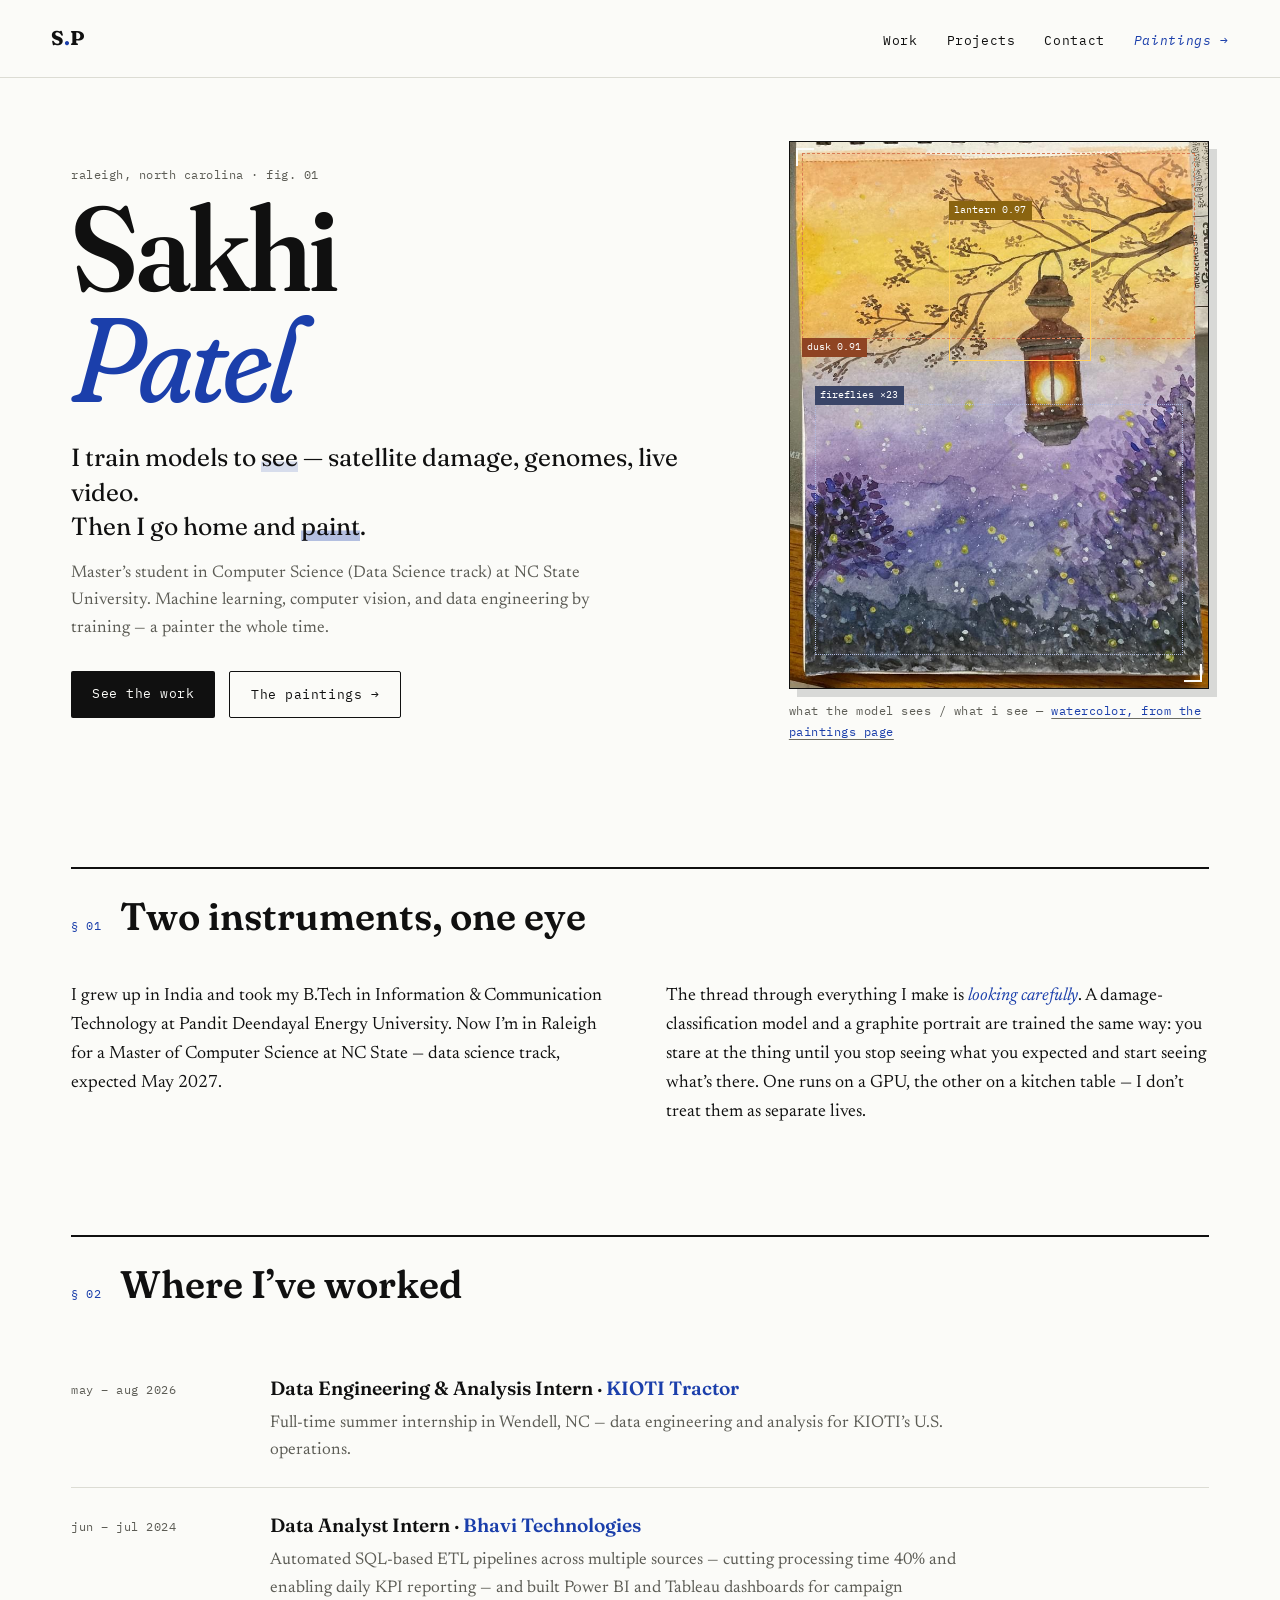
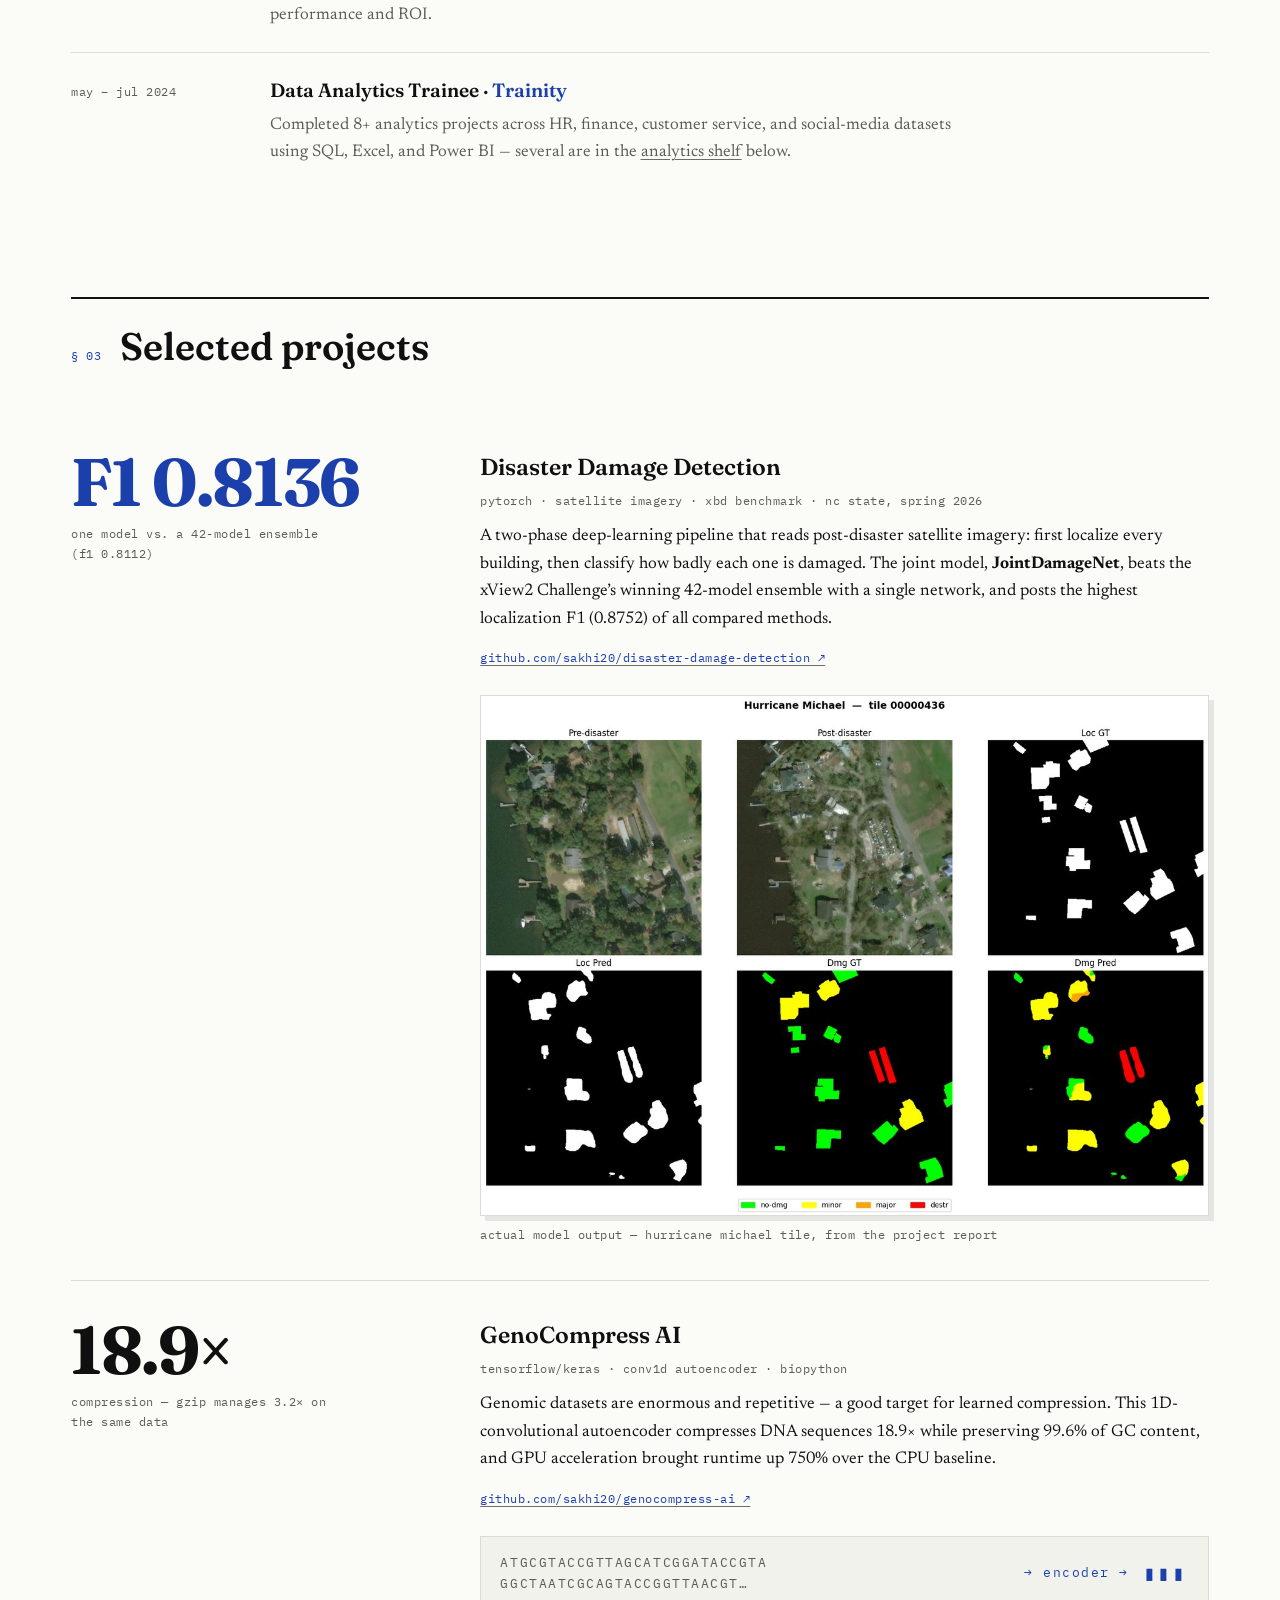
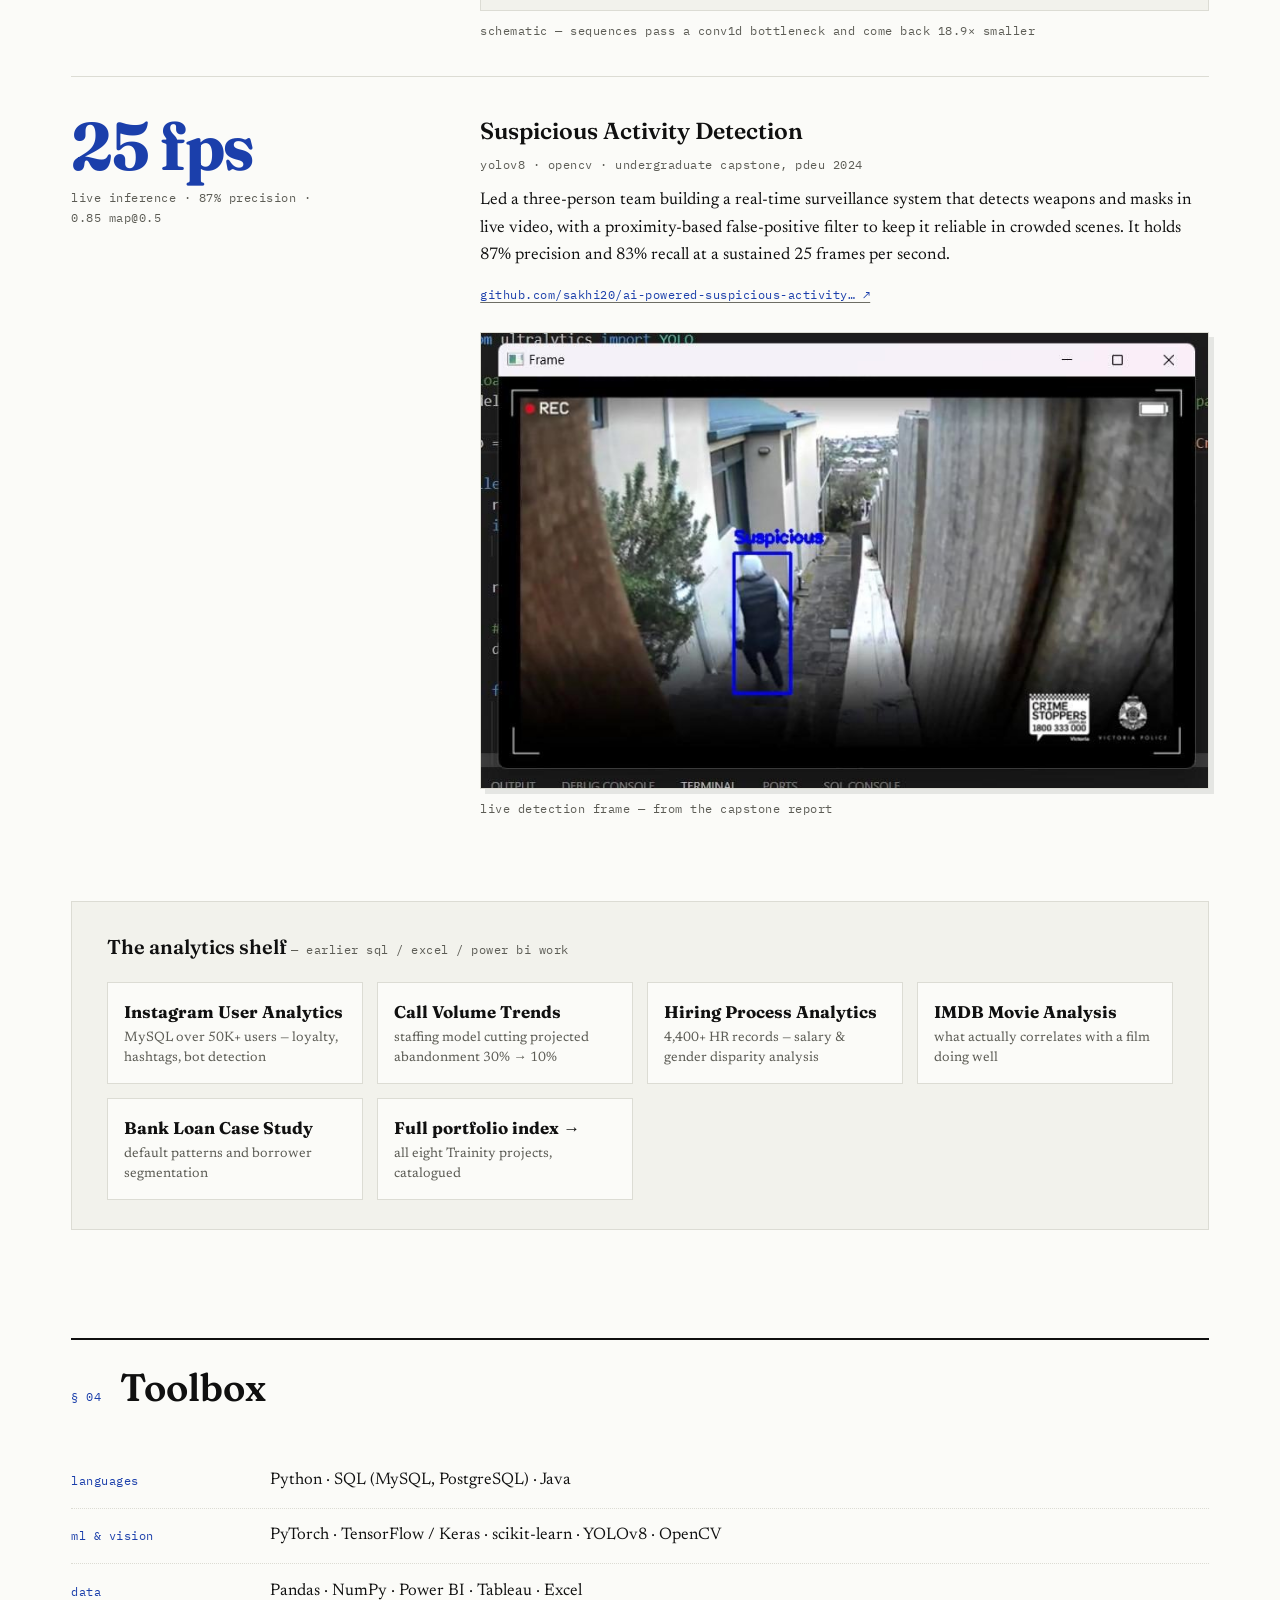
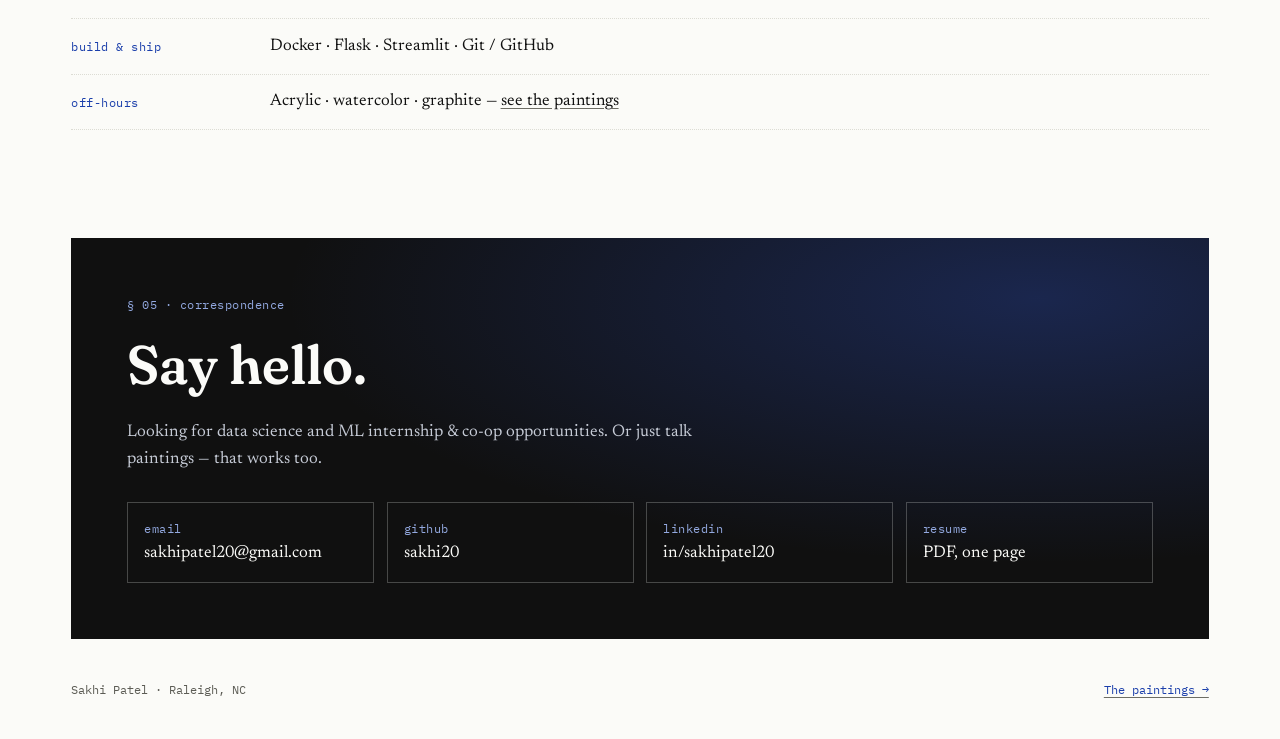
==== commit 16e02592: "Gallery-white palette; remove fireflies; fix Walking medium; shorten bio - Main page: porcelain whit" ====
--- a/index.html
+++ b/index.html
@@ -5,7 +5,7 @@
 <meta name="viewport" content="width=device-width, initial-scale=1.0">
 <title>Sakhi Patel — machine learning &amp; painting</title>
 <meta name="description" content="Sakhi Patel — MS Computer Science (Data Science) student at NC State University. Machine learning, computer vision, data engineering — and painting.">
-<link rel="icon" href="data:image/svg+xml,%3Csvg xmlns='http://www.w3.org/2000/svg' viewBox='0 0 100 100'%3E%3Crect width='100' height='100' rx='18' fill='%23221a12'/%3E%3Ctext x='50' y='68' font-size='52' text-anchor='middle' fill='%23e8b64c' font-family='Georgia,serif' font-style='italic'%3ES%3C/text%3E%3C/svg%3E">
+<link rel="icon" href="data:image/svg+xml,%3Csvg xmlns='http://www.w3.org/2000/svg' viewBox='0 0 100 100'%3E%3Crect width='100' height='100' rx='18' fill='%231b3fab'/%3E%3Ctext x='50' y='68' font-size='52' text-anchor='middle' fill='%23fbfbf8' font-family='Georgia,serif' font-style='italic'%3ES%3C/text%3E%3C/svg%3E">
 <link rel="preconnect" href="https://fonts.googleapis.com">
 <link rel="preconnect" href="https://fonts.gstatic.com" crossorigin>
 <link href="https://fonts.googleapis.com/css2?family=Fraunces:ital,opsz,wght,SOFT,WONK@0,9..144,300..900,0..100,0..1;1,9..144,300..900,0..100,0..1&family=Newsreader:ital,opsz,wght@0,6..72,300..600;1,6..72,300..600&family=IBM+Plex+Mono:ital,wght@0,400;0,500;1,400&display=swap" rel="stylesheet">
@@ -69,11 +69,10 @@
   <div class="rule-head"><span class="mono">§ 01</span><h2>Two instruments, one eye</h2></div>
   <div class="about-cols">
     <p>
-      Baroda first, Pune until seventh grade, then Ahmedabad from eighth
-      through my B.Tech in Information &amp; Communication Technology at
-      Pandit Deendayal Energy University (CGPA 9.3/10) — and now Raleigh,
-      for a Master of Computer Science at NC State. Data science track,
-      expected May 2027.
+      I grew up in India and took my B.Tech in Information &amp;
+      Communication Technology at Pandit Deendayal Energy University.
+      Now I’m in Raleigh for a Master of Computer Science at NC State —
+      data science track, expected May 2027.
     </p>
     <p>
       The thread through everything I make is <em>looking carefully</em>.
@@ -213,7 +212,7 @@
     <div><dt class="mono">ML &amp; vision</dt><dd>PyTorch · TensorFlow / Keras · scikit-learn · YOLOv8 · OpenCV</dd></div>
     <div><dt class="mono">Data</dt><dd>Pandas · NumPy · Power BI · Tableau · Excel</dd></div>
     <div><dt class="mono">Build &amp; ship</dt><dd>Docker · Flask · Streamlit · Git / GitHub</dd></div>
-    <div><dt class="mono">Off-hours</dt><dd>Acrylic · watercolor · gouache · graphite — <a href="art.html">see the paintings</a></dd></div>
+    <div><dt class="mono">Off-hours</dt><dd>Acrylic · watercolor · graphite — <a href="art.html">see the paintings</a></dd></div>
   </dl>
 </section>
 
--- a/styles.css
+++ b/styles.css
@@ -1,18 +1,19 @@
 /* ============================================================
-   Sakhi Patel — main page. "Field notes" aesthetic:
-   warm paper, ink, and pigments pulled from her actual paintings.
+   Sakhi Patel — main page. "Gallery white":
+   porcelain, black ink, one Klein-blue accent.
+   The paintings and project figures carry all the color.
    ============================================================ */
 
 :root{
-  --paper:#eceee9;
-  --paper-deep:#e1e4dd;
-  --ink:#23262b;
-  --ink-soft:#5a6068;
-  --vermilion:#b3552e;   /* terracotta */
-  --ultramarine:#2e3a59; /* indigo */
-  --ochre:#66738f;       /* slate */
+  --paper:#fbfbf8;
+  --paper-deep:#f2f2ec;
+  --ink:#101010;
+  --ink-soft:#5c5c55;
+  --vermilion:#1b3fab;   /* Klein blue — the one accent */
+  --ultramarine:#1b3fab;
+  --ochre:#6d6d64;       /* neutral gray */
   --lavender:#756a9e;
-  --hairline:#c6cac1;
+  --hairline:#dcdcd4;
   --serif:"Fraunces",Georgia,serif;
   --text:"Newsreader",Georgia,serif;
   --mono:"IBM Plex Mono",ui-monospace,monospace;
@@ -29,8 +30,6 @@
   font-family:var(--text);
   font-size:1.06rem;
   line-height:1.62;
-  /* paper grain */
-  background-image:url("data:image/svg+xml,%3Csvg xmlns='http://www.w3.org/2000/svg' width='240' height='240'%3E%3Cfilter id='n'%3E%3CfeTurbulence type='fractalNoise' baseFrequency='0.9' numOctaves='2' stitchTiles='stitch'/%3E%3CfeColorMatrix values='0 0 0 0 0.28 0 0 0 0 0.30 0 0 0 0 0.34 0 0 0 0.045 0'/%3E%3C/filter%3E%3Crect width='240' height='240' filter='url(%23n)'/%3E%3C/svg%3E");
 }
 
 .mono{font-family:var(--mono);font-size:.78rem;letter-spacing:.04em;text-transform:lowercase}
@@ -84,8 +83,8 @@
   font-family:var(--serif);font-size:clamp(1.15rem,2.4vw,1.55rem);
   line-height:1.4;font-weight:400;margin-bottom:1rem;
 }
-.ink-u{box-shadow:inset 0 -0.42em 0 0 rgba(46,58,89,.25)}
-.ink-u-red{box-shadow:inset 0 -0.42em 0 0 rgba(179,85,46,.28)}
+.ink-u{box-shadow:inset 0 -0.42em 0 0 rgba(27,63,171,.16)}
+.ink-u-red{box-shadow:inset 0 -0.42em 0 0 rgba(27,63,171,.32)}
 .hero-sub{max-width:34rem;color:var(--ink-soft);margin-bottom:1.8rem}
 .wide-only{display:none}
 @media(min-width:900px){.wide-only{display:inline}}
@@ -185,8 +184,8 @@
   color:var(--ultramarine);
   font-variation-settings:"SOFT" 30;
 }
-.plate:nth-of-type(2) .metric-big{color:var(--vermilion)}
-.plate:nth-of-type(3) .metric-big{color:var(--ochre)}
+.plate:nth-of-type(2) .metric-big{color:var(--ink)}
+.plate:nth-of-type(3) .metric-big{color:var(--vermilion)}
 .metric-note{color:var(--ink-soft);max-width:16rem}
 .plate-body h3{font-family:var(--serif);font-size:1.45rem;font-weight:600;margin-bottom:.3rem}
 .plate-body h3 a{text-decoration:none}
@@ -254,22 +253,22 @@
 .contact-inner{
   background:var(--ink);color:var(--paper);
   padding:clamp(2rem,5vw,3.5rem);
-  background-image:radial-gradient(ellipse at 85% 15%,rgba(110,140,205,.20),transparent 55%);
-}
-.contact-inner .kicker{color:#9fb0d4}
+  background-image:radial-gradient(ellipse at 85% 15%,rgba(50,90,220,.30),transparent 55%);
+}
+.contact-inner .kicker{color:#93a9e0}
 .contact-inner h2{
   font-family:var(--serif);font-size:clamp(2.2rem,5vw,3.4rem);font-weight:600;
   font-variation-settings:"SOFT" 70,"WONK" 1;margin:.4rem 0 .6rem;
 }
-.contact-lede{color:#c3cad8;max-width:36rem;margin-bottom:1.8rem}
+.contact-lede{color:#c6cbd6;max-width:36rem;margin-bottom:1.8rem}
 .contact-links{list-style:none;display:grid;grid-template-columns:repeat(auto-fit,minmax(220px,1fr));gap:.8rem}
 .contact-links a{
   display:flex;flex-direction:column;gap:.15rem;text-decoration:none;
   border:1px solid rgba(236,238,233,.25);padding:.9rem 1rem;
 }
-.contact-links a:hover{border-color:#9fb0d4;color:var(--paper);background:rgba(110,140,205,.10)}
-.contact-links .mono{color:#9fb0d4}
-.contact-inner :focus-visible{outline-color:#9fb0d4}
+.contact-links a:hover{border-color:#93a9e0;color:var(--paper);background:rgba(50,90,220,.14)}
+.contact-links .mono{color:#93a9e0}
+.contact-inner :focus-visible{outline-color:#93a9e0}
 
 /* ---------- footer ---------- */
 .footer{
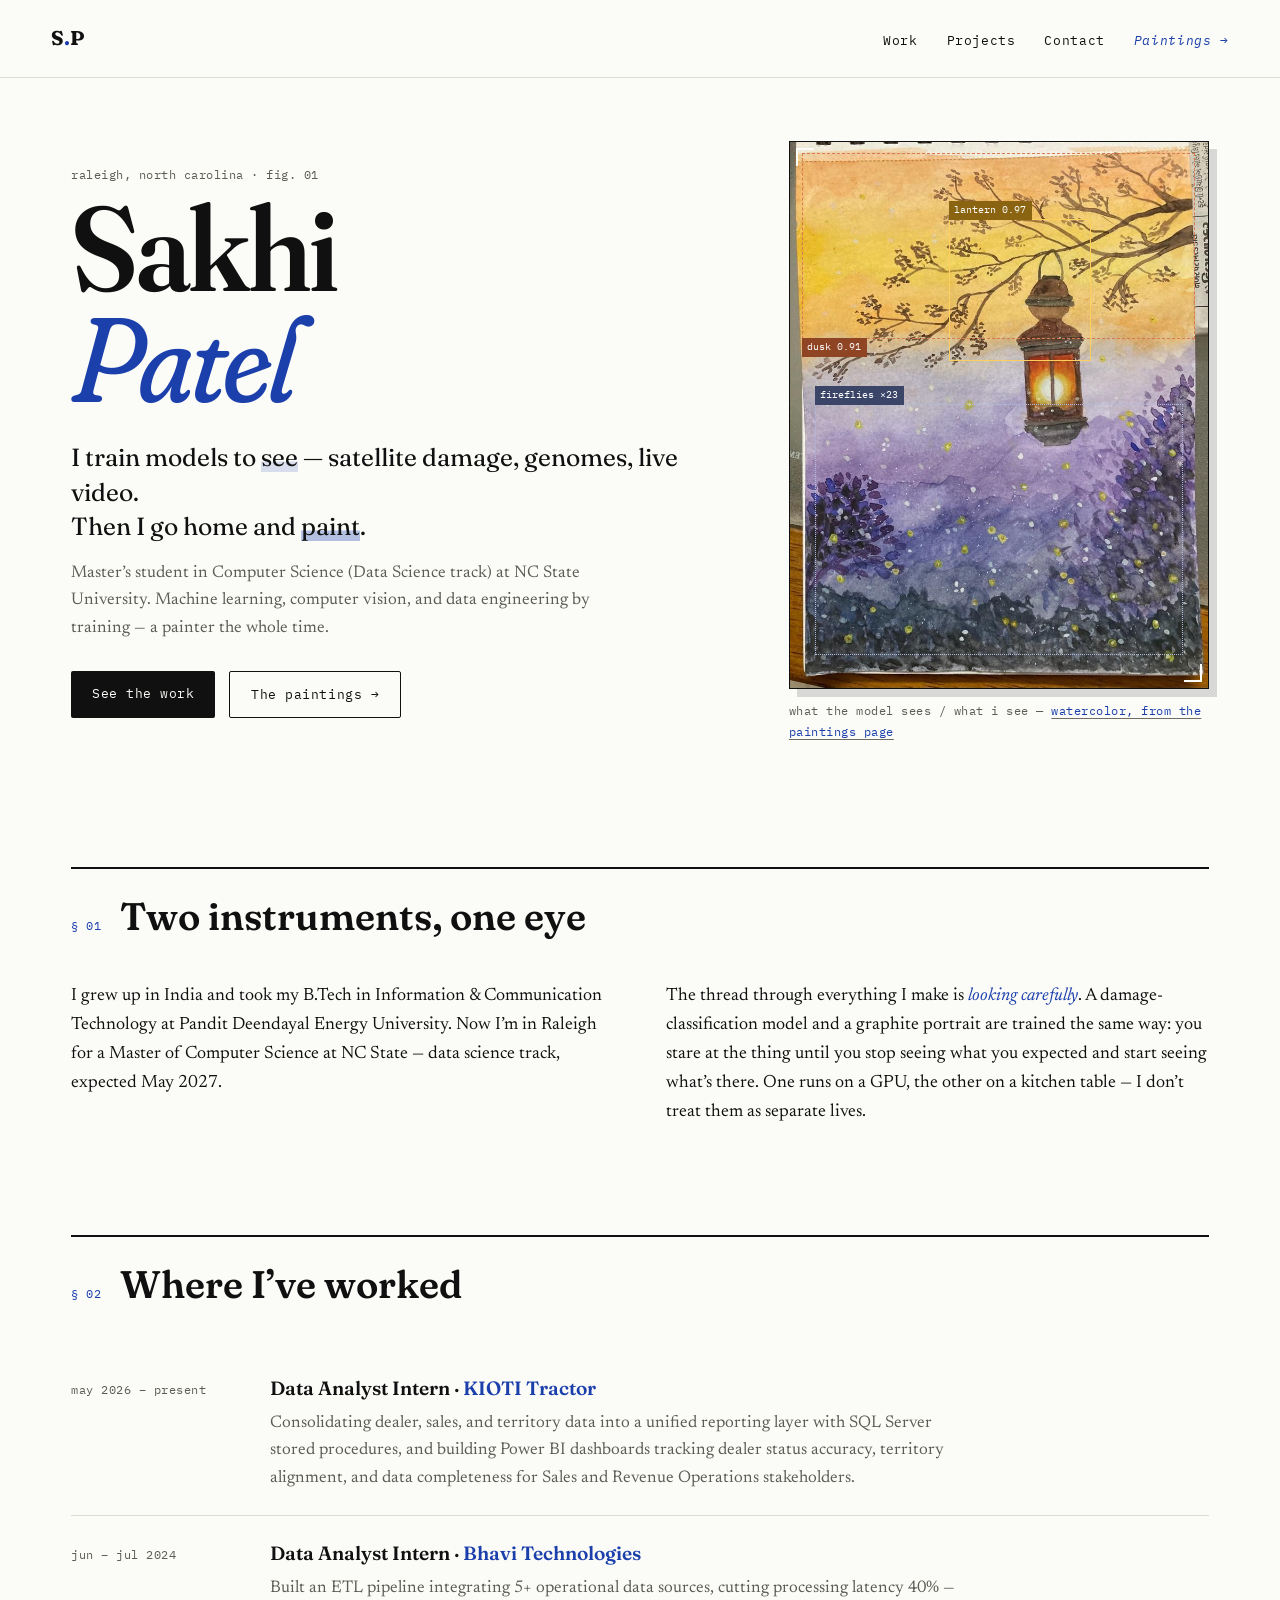
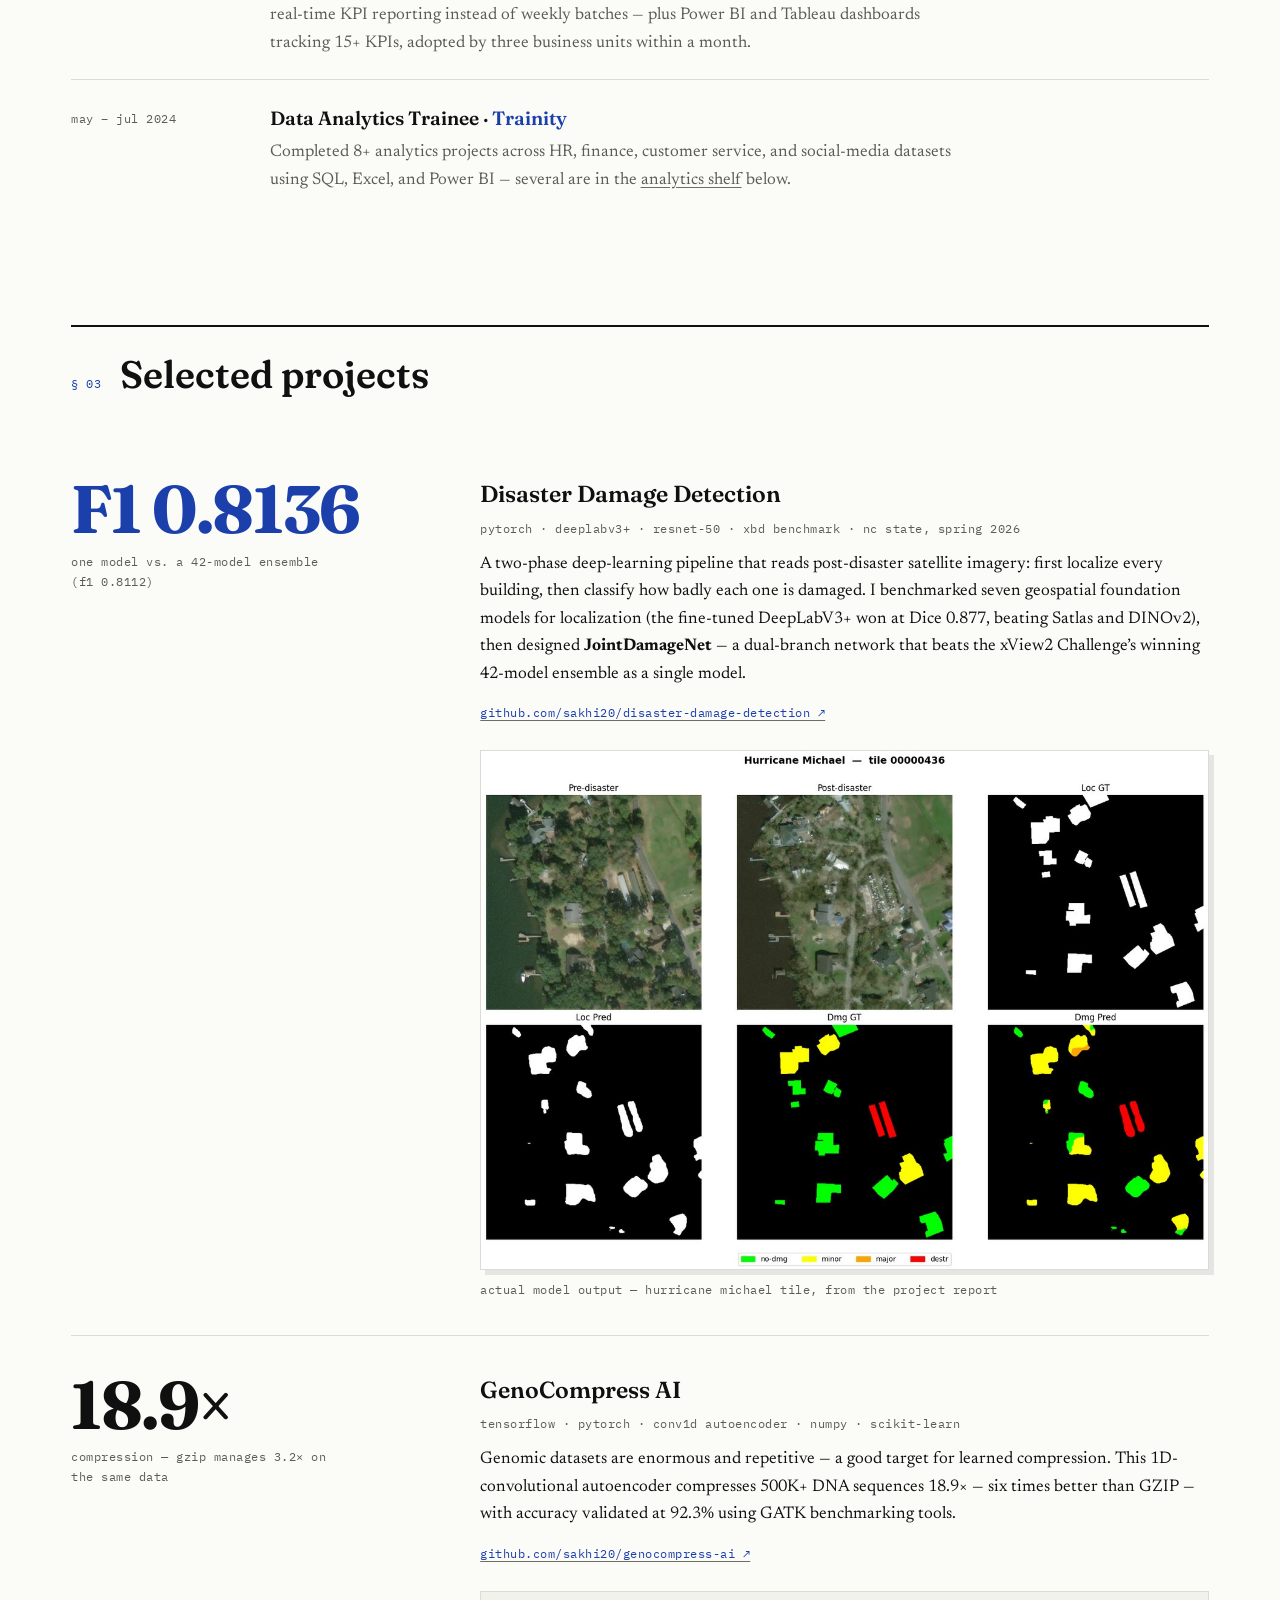
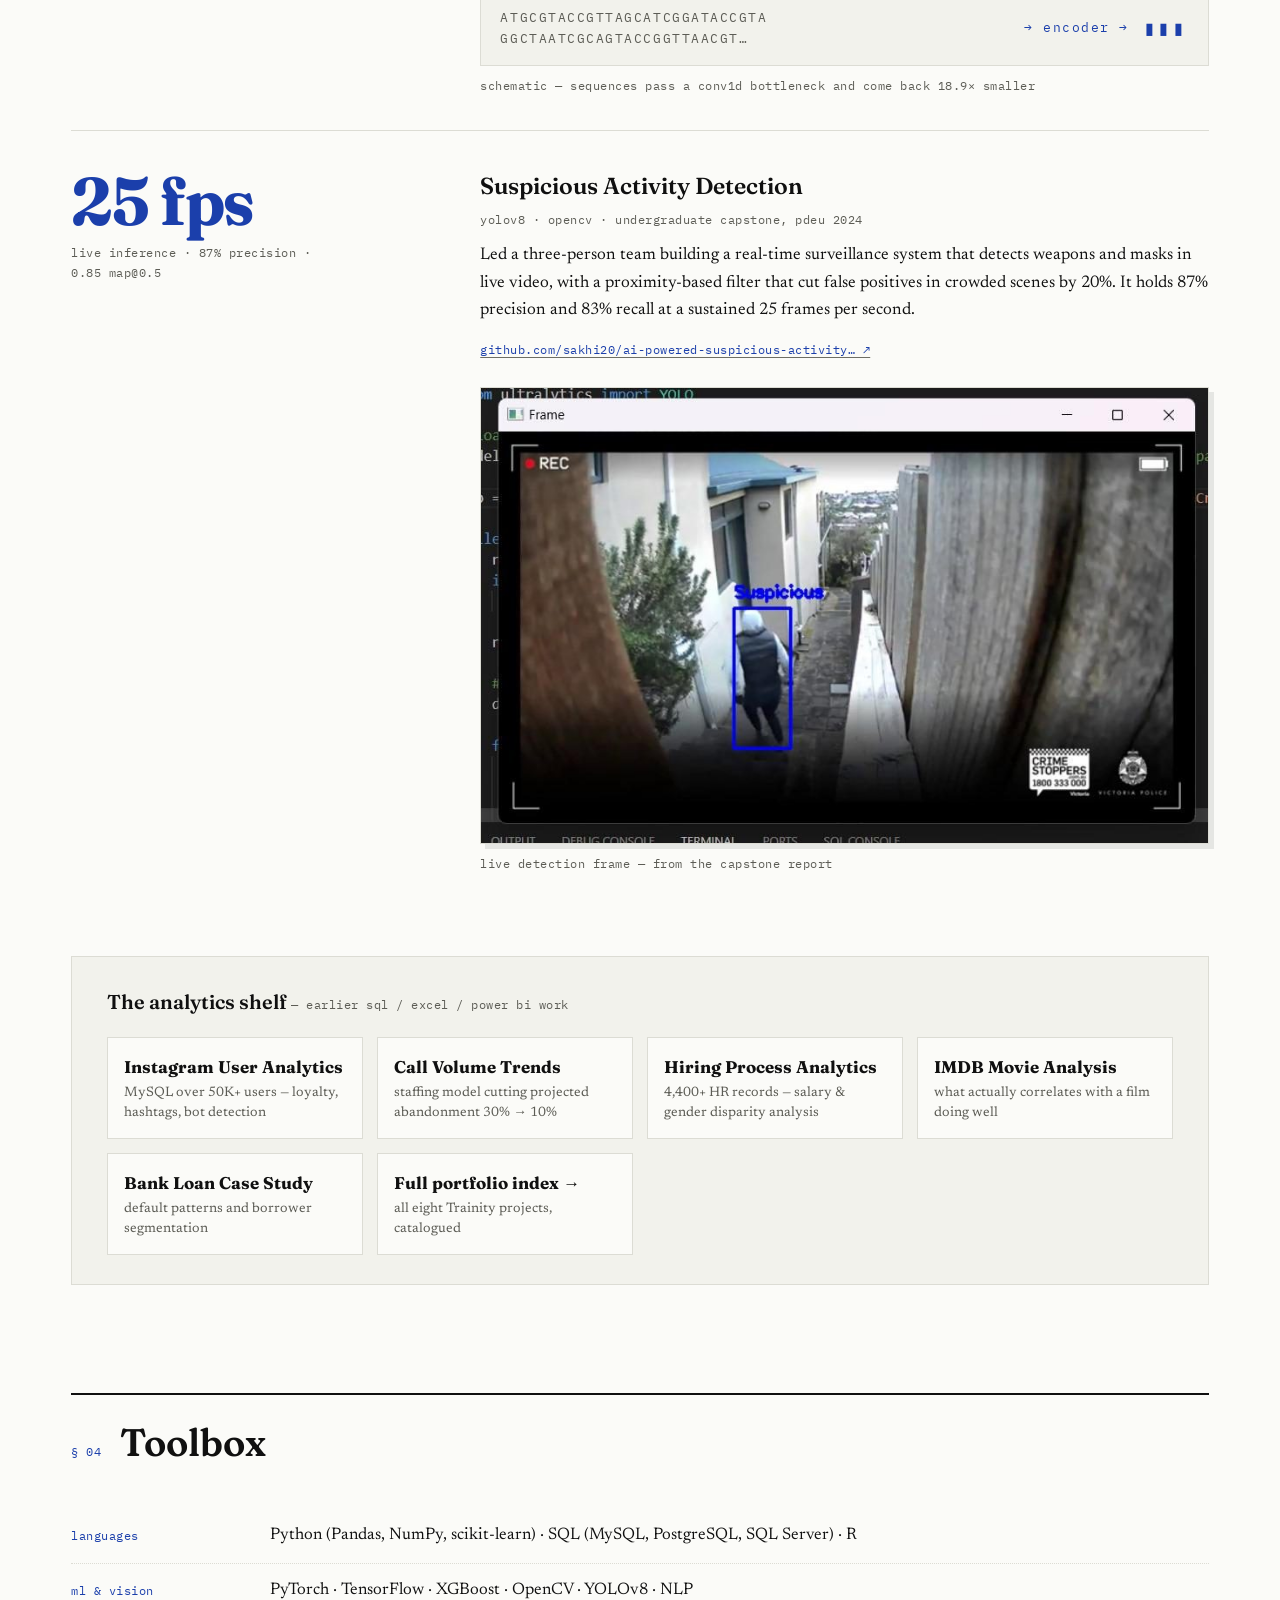
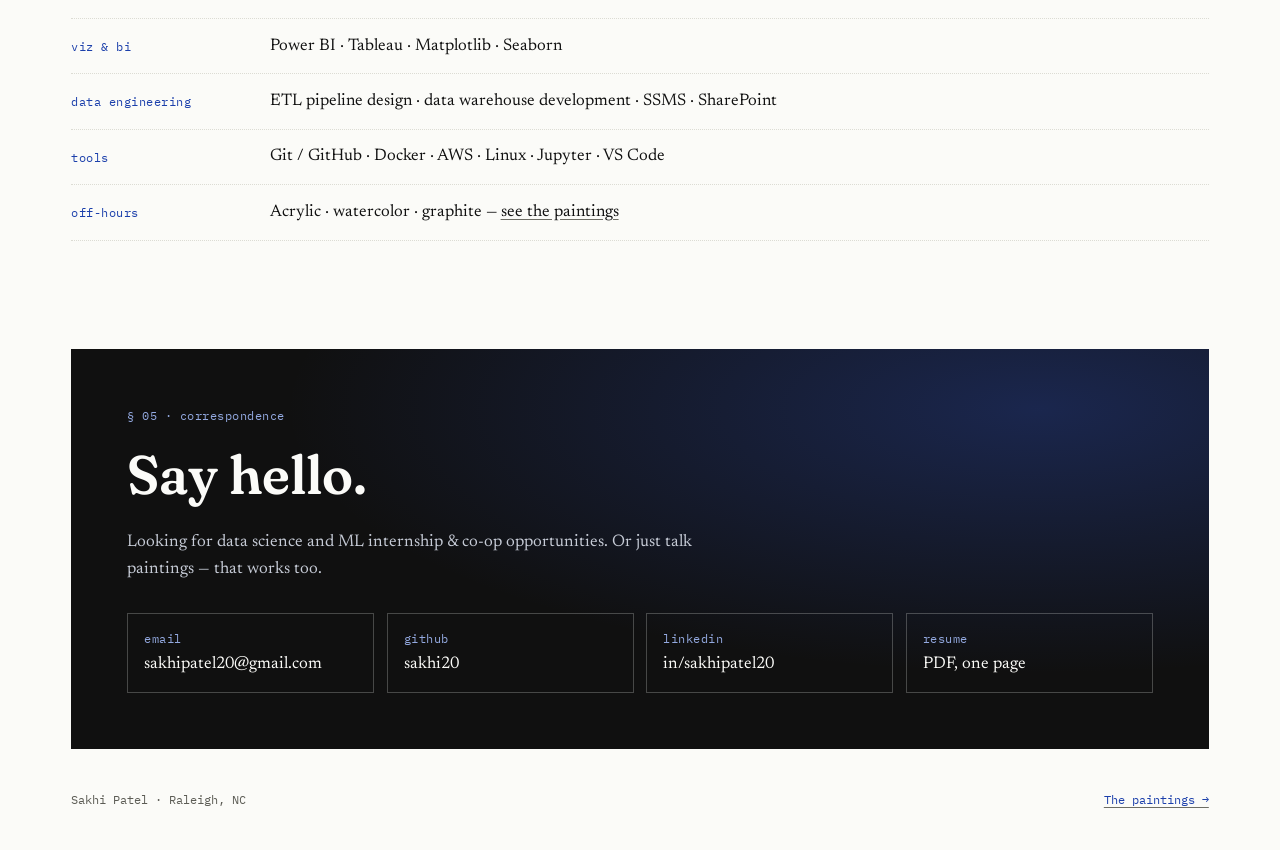
==== commit 95adecb9: "Align site with June 2026 resume - Replace resume PDF with current version (Sakhi Patel Resume.pdf, " ====
--- a/index.html
+++ b/index.html
@@ -89,17 +89,17 @@
   <div class="rule-head"><span class="mono">§ 02</span><h2>Where I’ve worked</h2></div>
   <ol class="worklist">
     <li>
-      <div class="work-when mono">May – Aug 2026</div>
+      <div class="work-when mono">May 2026 – present</div>
       <div class="work-what">
-        <h3>Data Engineering &amp; Analysis Intern · <span class="org">KIOTI Tractor</span></h3>
-        <p>Full-time summer internship in Wendell, NC — data engineering and analysis for KIOTI’s U.S. operations.</p>
+        <h3>Data Analyst Intern · <span class="org">KIOTI Tractor</span></h3>
+        <p>Consolidating dealer, sales, and territory data into a unified reporting layer with SQL Server stored procedures, and building Power BI dashboards tracking dealer status accuracy, territory alignment, and data completeness for Sales and Revenue Operations stakeholders.</p>
       </div>
     </li>
     <li>
       <div class="work-when mono">Jun – Jul 2024</div>
       <div class="work-what">
         <h3>Data Analyst Intern · <span class="org">Bhavi Technologies</span></h3>
-        <p>Automated SQL-based ETL pipelines across multiple sources — cutting processing time 40% and enabling daily KPI reporting — and built Power BI and Tableau dashboards for campaign performance and ROI.</p>
+        <p>Built an ETL pipeline integrating 5+ operational data sources, cutting processing latency 40% — real-time KPI reporting instead of weekly batches — plus Power BI and Tableau dashboards tracking 15+ KPIs, adopted by three business units within a month.</p>
       </div>
     </li>
     <li>
@@ -123,14 +123,15 @@
     </div>
     <div class="plate-body">
       <h3><a href="https://github.com/sakhi20/Disaster-Damage-Detection">Disaster Damage Detection</a></h3>
-      <p class="plate-tags mono">PyTorch · satellite imagery · xBD benchmark · NC State, Spring 2026</p>
+      <p class="plate-tags mono">PyTorch · DeepLabV3+ · ResNet-50 · xBD benchmark · NC State, Spring 2026</p>
       <p>
         A two-phase deep-learning pipeline that reads post-disaster satellite
         imagery: first localize every building, then classify how badly each
-        one is damaged. The joint model, <strong>JointDamageNet</strong>,
-        beats the xView2 Challenge’s winning 42-model ensemble with a single
-        network, and posts the highest localization F1 (0.8752) of all
-        compared methods.
+        one is damaged. I benchmarked seven geospatial foundation models for
+        localization (the fine-tuned DeepLabV3+ won at Dice 0.877, beating
+        Satlas and DINOv2), then designed <strong>JointDamageNet</strong> —
+        a dual-branch network that beats the xView2 Challenge’s winning
+        42-model ensemble as a single model.
       </p>
       <a class="plate-link mono" href="https://github.com/sakhi20/Disaster-Damage-Detection">github.com/sakhi20/Disaster-Damage-Detection ↗</a>
       <figure class="plate-figure">
@@ -148,12 +149,12 @@
     </div>
     <div class="plate-body">
       <h3><a href="https://github.com/sakhi20/GenoCompress-AI">GenoCompress AI</a></h3>
-      <p class="plate-tags mono">TensorFlow/Keras · Conv1D autoencoder · BioPython</p>
+      <p class="plate-tags mono">TensorFlow · PyTorch · Conv1D autoencoder · NumPy · scikit-learn</p>
       <p>
         Genomic datasets are enormous and repetitive — a good target for
-        learned compression. This 1D-convolutional autoencoder compresses DNA
-        sequences 18.9× while preserving 99.6% of GC content, and GPU
-        acceleration brought runtime up 750% over the CPU baseline.
+        learned compression. This 1D-convolutional autoencoder compresses
+        500K+ DNA sequences 18.9× — six times better than GZIP — with
+        accuracy validated at 92.3% using GATK benchmarking tools.
       </p>
       <a class="plate-link mono" href="https://github.com/sakhi20/GenoCompress-AI">github.com/sakhi20/GenoCompress-AI ↗</a>
       <figure class="plate-figure geno-schematic" aria-label="Schematic of the compression pipeline">
@@ -177,9 +178,9 @@
       <p class="plate-tags mono">YOLOv8 · OpenCV · undergraduate capstone, PDEU 2024</p>
       <p>
         Led a three-person team building a real-time surveillance system that
-        detects weapons and masks in live video, with a proximity-based
-        false-positive filter to keep it reliable in crowded scenes. It holds
-        87% precision and 83% recall at a sustained 25 frames per second.
+        detects weapons and masks in live video, with a proximity-based filter
+        that cut false positives in crowded scenes by 20%. It holds 87%
+        precision and 83% recall at a sustained 25 frames per second.
       </p>
       <a class="plate-link mono" href="https://github.com/sakhi20/AI-Powered-Suspicious-Activity-Detection-System-Using-Computer-Vision">github.com/sakhi20/AI-Powered-Suspicious-Activity… ↗</a>
       <figure class="plate-figure">
@@ -208,10 +209,11 @@
 <section class="skills" id="skills">
   <div class="rule-head"><span class="mono">§ 04</span><h2>Toolbox</h2></div>
   <dl class="kit">
-    <div><dt class="mono">Languages</dt><dd>Python · SQL (MySQL, PostgreSQL) · Java</dd></div>
-    <div><dt class="mono">ML &amp; vision</dt><dd>PyTorch · TensorFlow / Keras · scikit-learn · YOLOv8 · OpenCV</dd></div>
-    <div><dt class="mono">Data</dt><dd>Pandas · NumPy · Power BI · Tableau · Excel</dd></div>
-    <div><dt class="mono">Build &amp; ship</dt><dd>Docker · Flask · Streamlit · Git / GitHub</dd></div>
+    <div><dt class="mono">Languages</dt><dd>Python (Pandas, NumPy, scikit-learn) · SQL (MySQL, PostgreSQL, SQL Server) · R</dd></div>
+    <div><dt class="mono">ML &amp; vision</dt><dd>PyTorch · TensorFlow · XGBoost · OpenCV · YOLOv8 · NLP</dd></div>
+    <div><dt class="mono">Viz &amp; BI</dt><dd>Power BI · Tableau · Matplotlib · Seaborn</dd></div>
+    <div><dt class="mono">Data engineering</dt><dd>ETL pipeline design · data warehouse development · SSMS · SharePoint</dd></div>
+    <div><dt class="mono">Tools</dt><dd>Git / GitHub · Docker · AWS · Linux · Jupyter · VS Code</dd></div>
     <div><dt class="mono">Off-hours</dt><dd>Acrylic · watercolor · graphite — <a href="art.html">see the paintings</a></dd></div>
   </dl>
 </section>
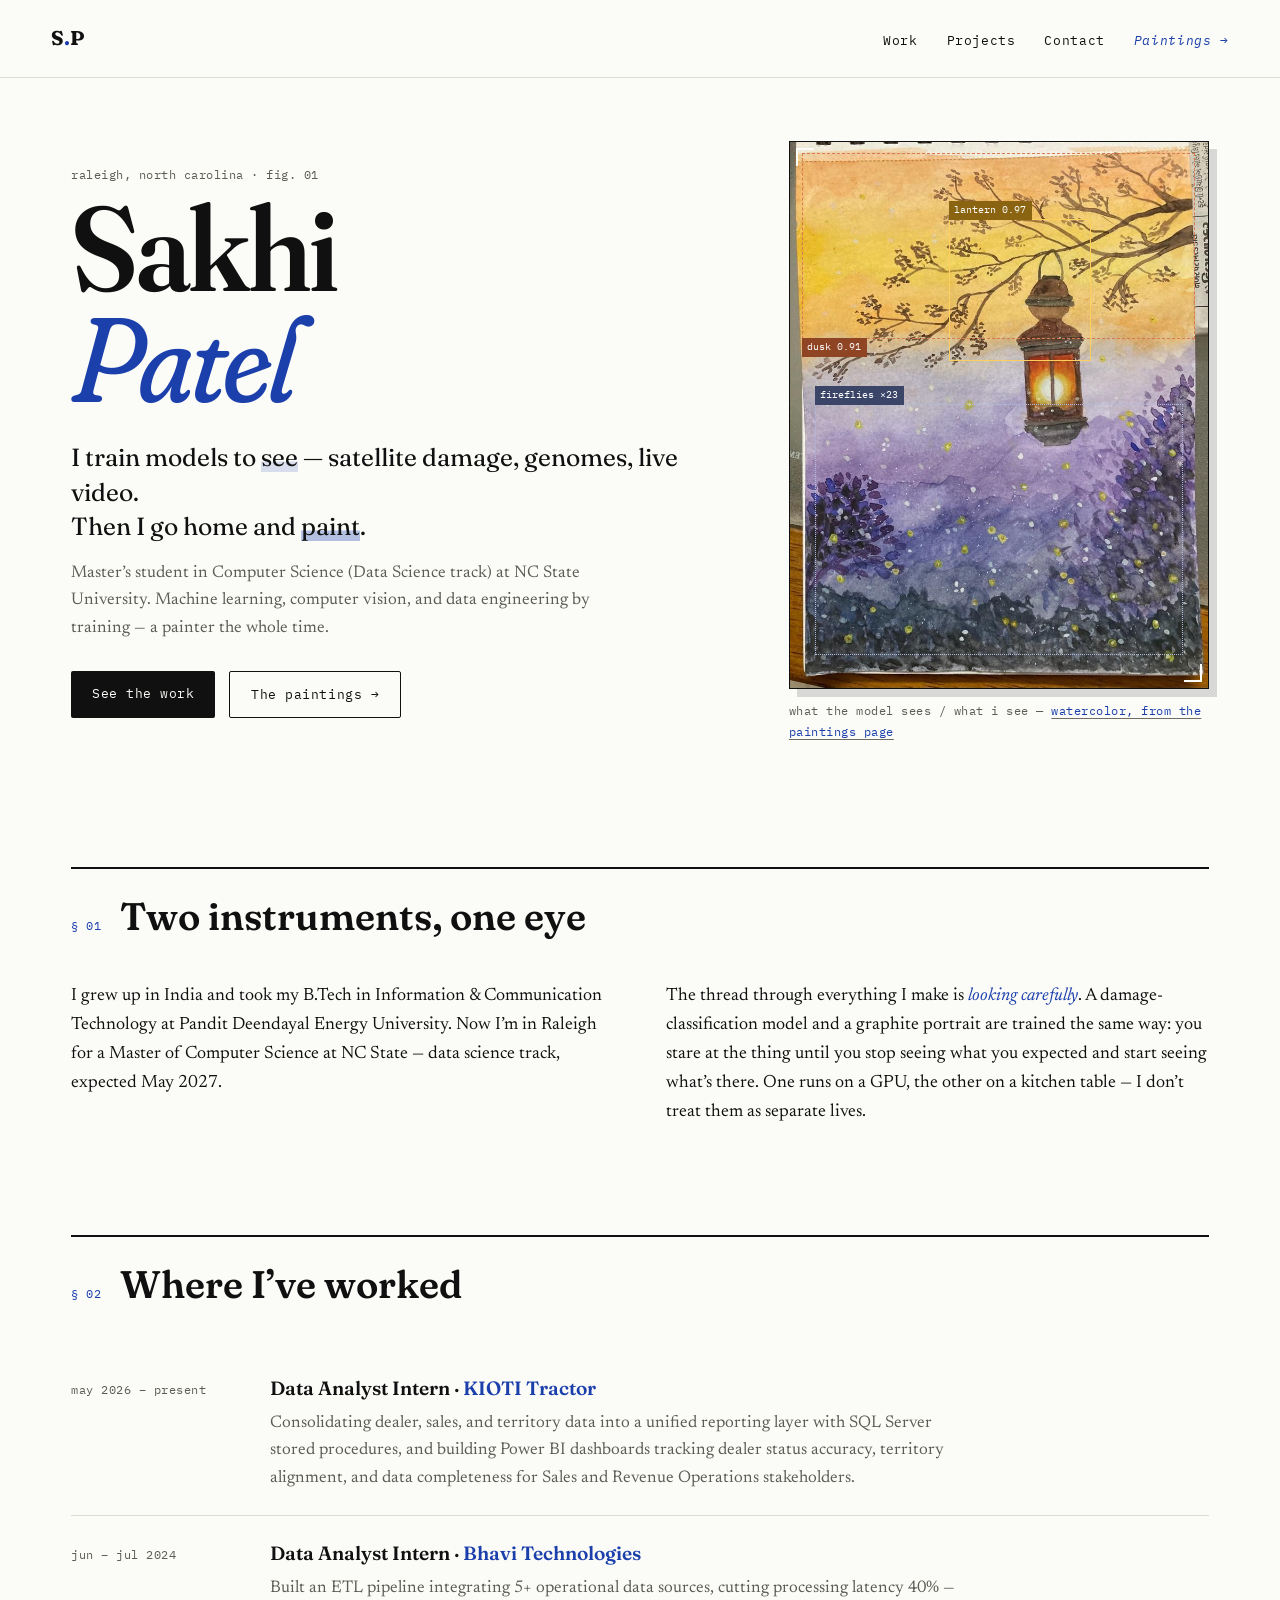
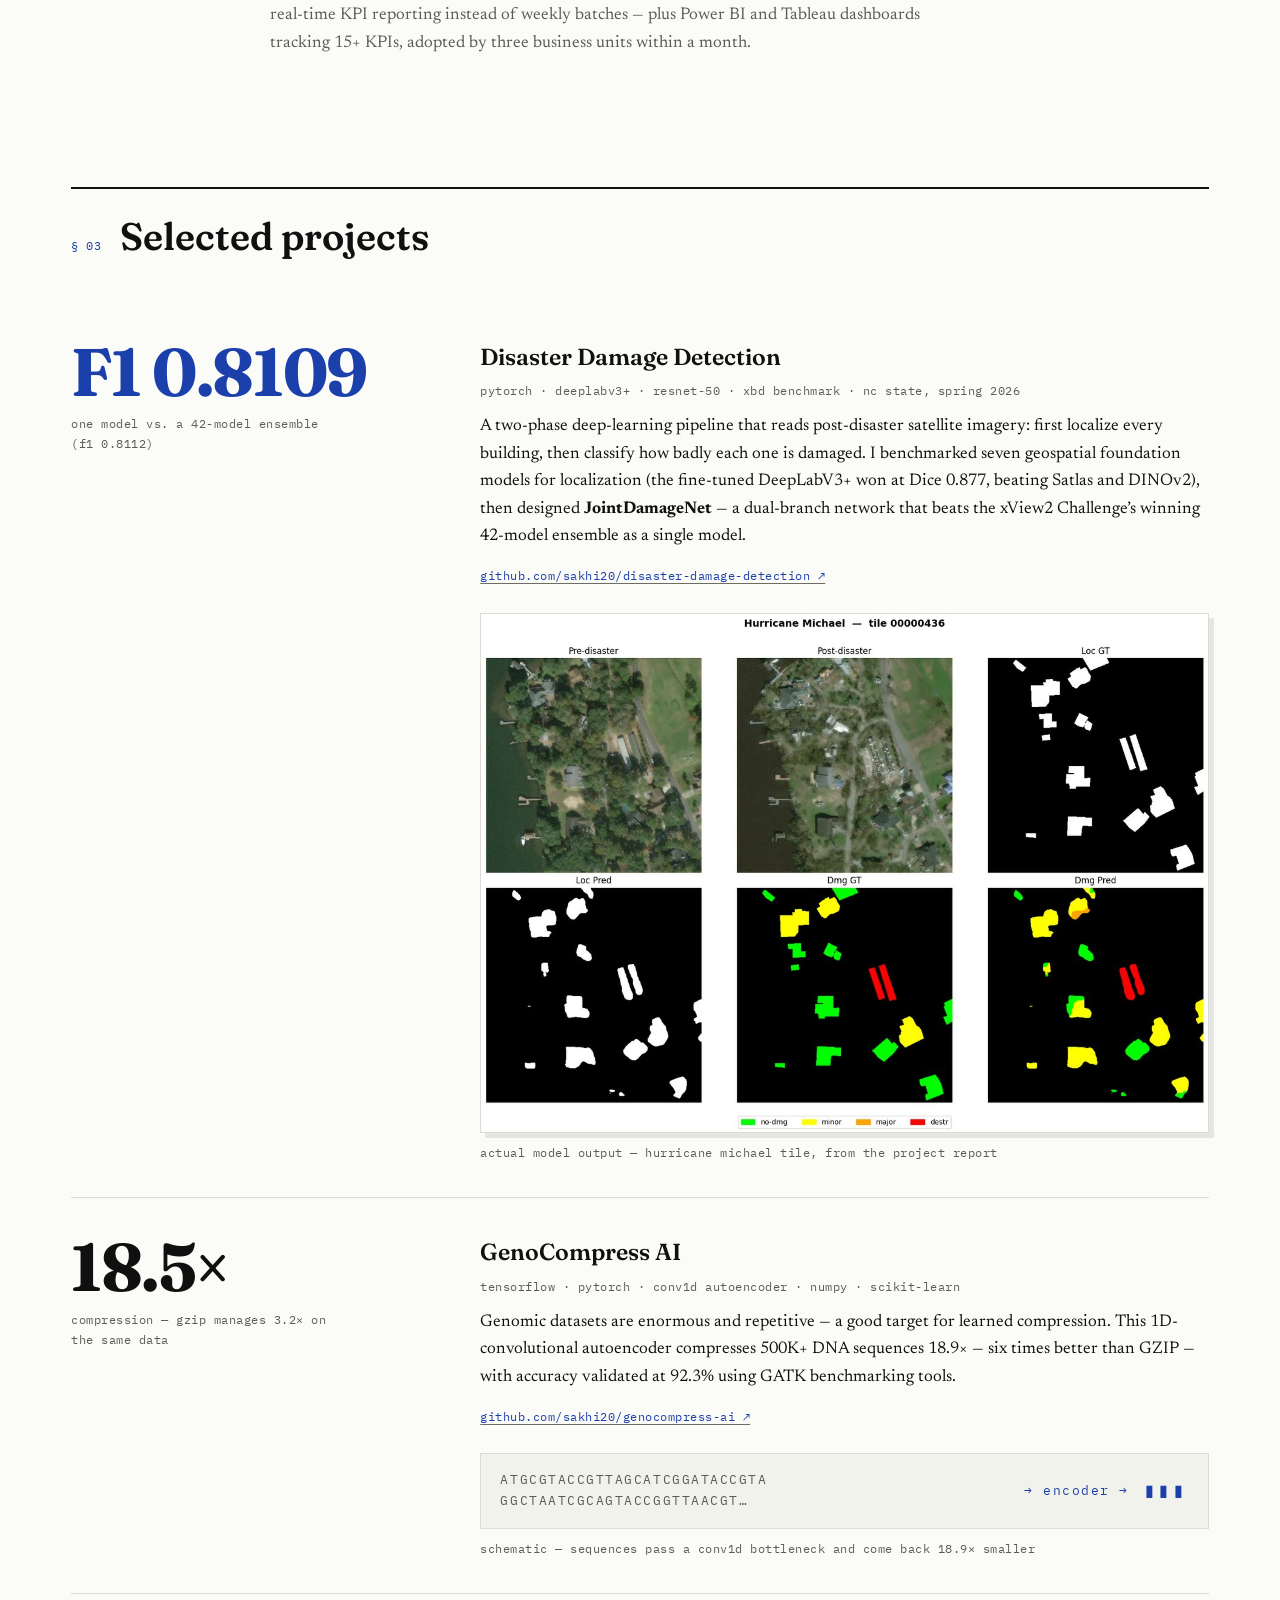
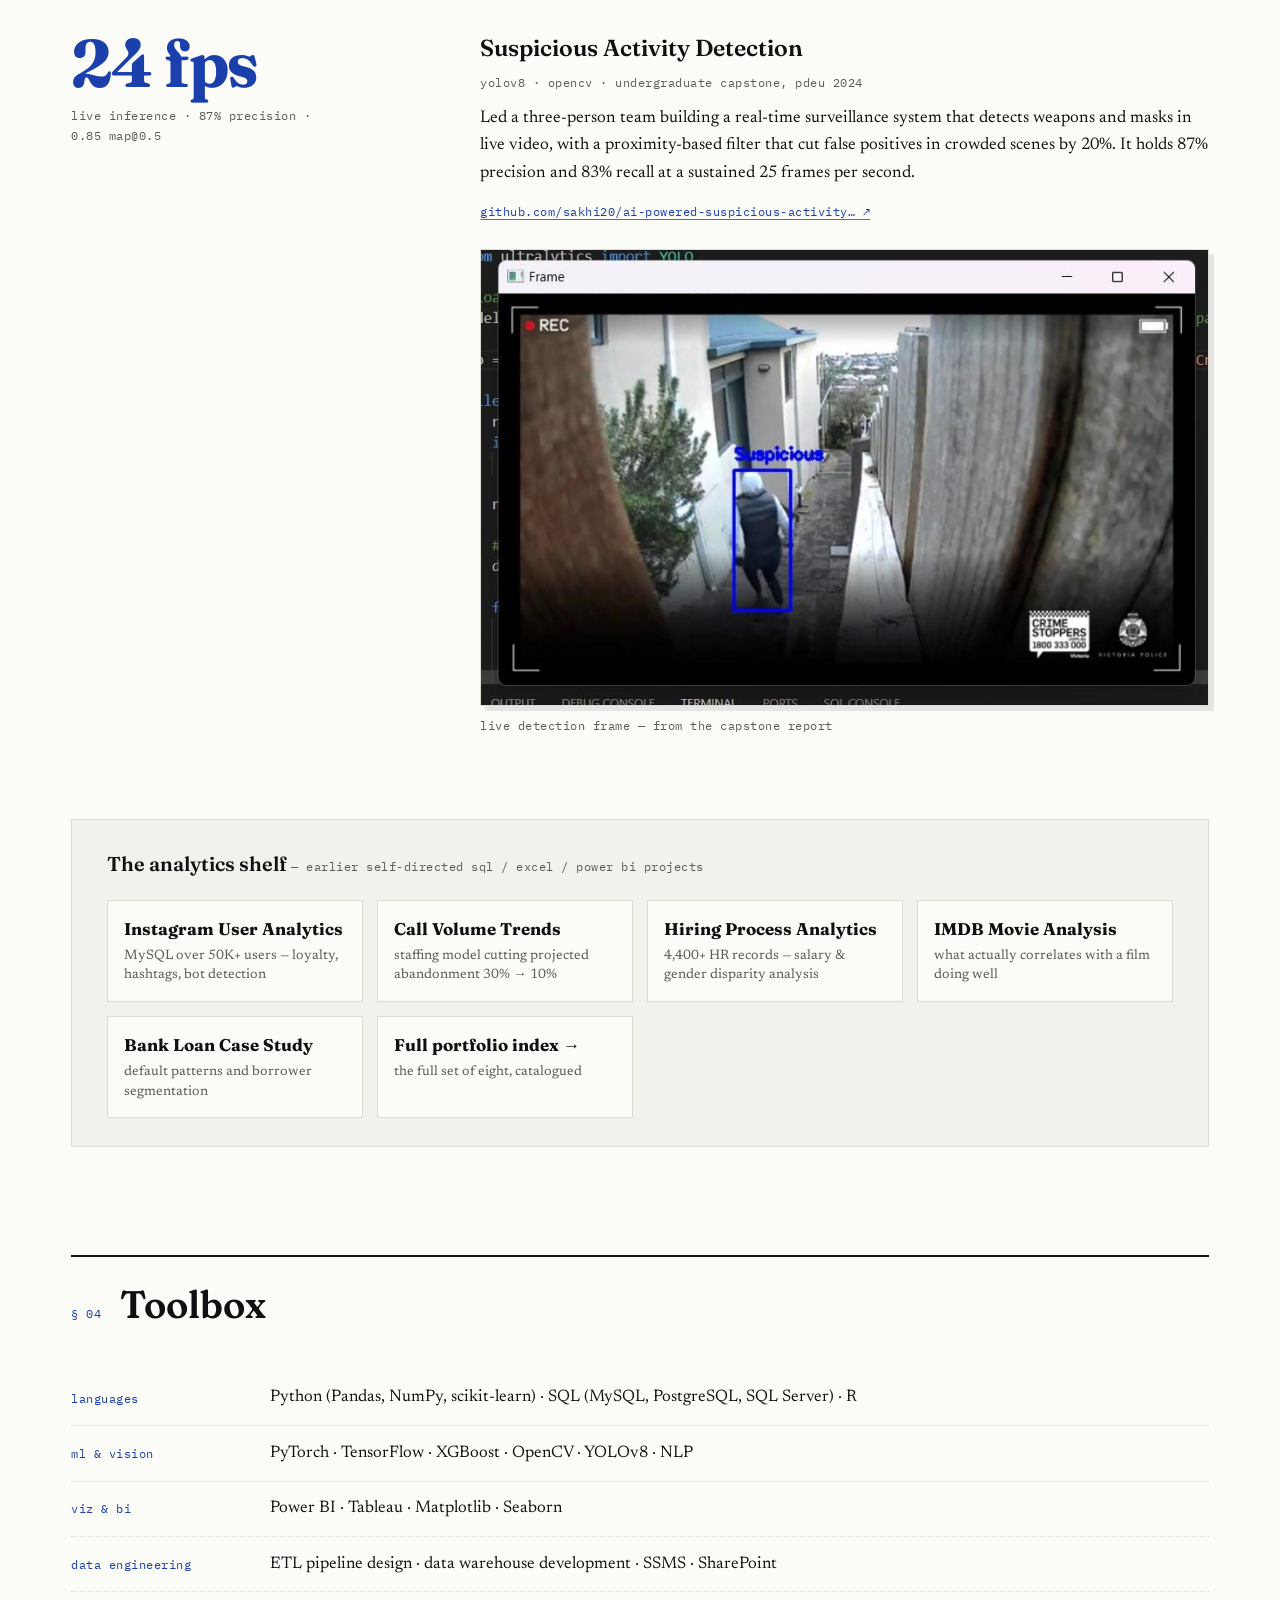
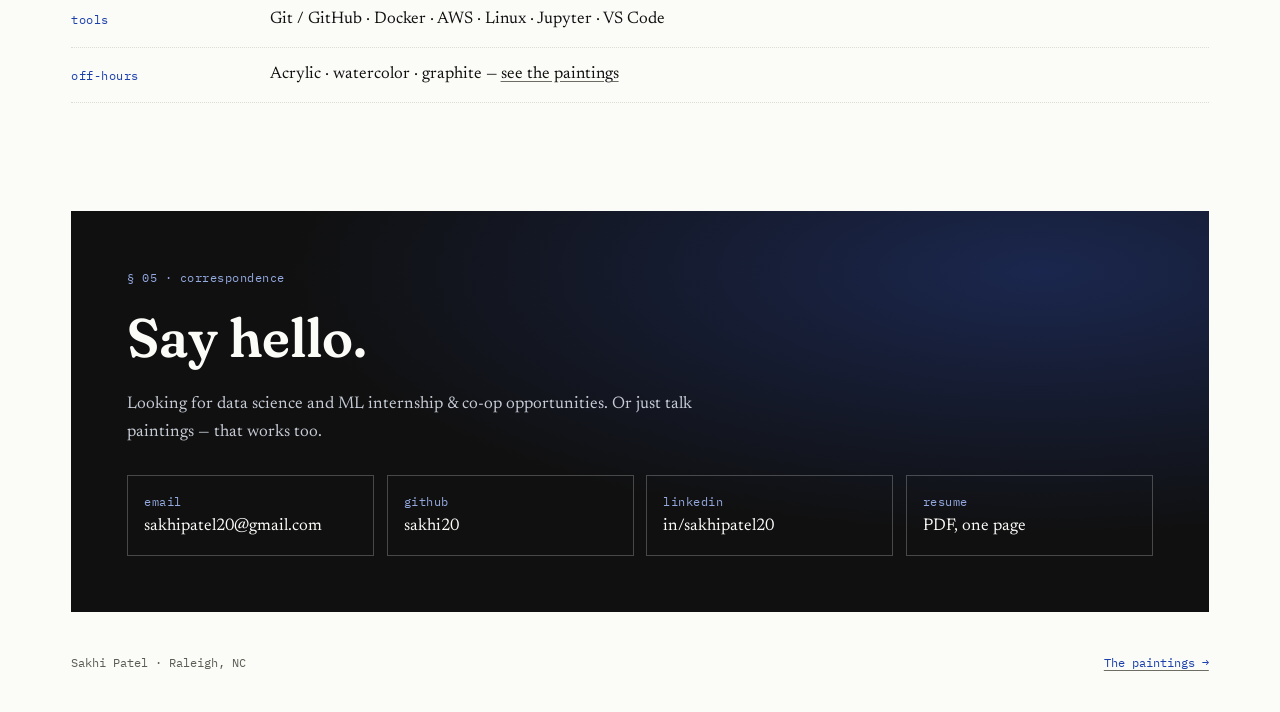
==== commit fe5747db: "Audit fixes + View Transitions + share polish; drop Trainity from experience Bugs: - Fix art-page ho" ====
--- a/index.html
+++ b/index.html
@@ -5,10 +5,23 @@
 <meta name="viewport" content="width=device-width, initial-scale=1.0">
 <title>Sakhi Patel — machine learning &amp; painting</title>
 <meta name="description" content="Sakhi Patel — MS Computer Science (Data Science) student at NC State University. Machine learning, computer vision, data engineering — and painting.">
+<link rel="canonical" href="https://sakhi20.github.io/">
+<meta property="og:type" content="website">
+<meta property="og:url" content="https://sakhi20.github.io/">
+<meta property="og:title" content="Sakhi Patel — machine learning &amp; painting">
+<meta property="og:description" content="MS Computer Science (Data Science) at NC State. Machine learning, computer vision, data engineering — and a painter.">
+<meta property="og:image" content="https://sakhi20.github.io/images/og-cover.jpg">
+<meta property="og:image:width" content="1200">
+<meta property="og:image:height" content="630">
+<meta name="twitter:card" content="summary_large_image">
+<meta name="twitter:title" content="Sakhi Patel — machine learning &amp; painting">
+<meta name="twitter:description" content="MS Computer Science (Data Science) at NC State. Machine learning, computer vision — and a painter.">
+<meta name="twitter:image" content="https://sakhi20.github.io/images/og-cover.jpg">
 <link rel="icon" href="data:image/svg+xml,%3Csvg xmlns='http://www.w3.org/2000/svg' viewBox='0 0 100 100'%3E%3Crect width='100' height='100' rx='18' fill='%231b3fab'/%3E%3Ctext x='50' y='68' font-size='52' text-anchor='middle' fill='%23fbfbf8' font-family='Georgia,serif' font-style='italic'%3ES%3C/text%3E%3C/svg%3E">
+<link rel="apple-touch-icon" href="apple-touch-icon.png">
 <link rel="preconnect" href="https://fonts.googleapis.com">
 <link rel="preconnect" href="https://fonts.gstatic.com" crossorigin>
-<link href="https://fonts.googleapis.com/css2?family=Fraunces:ital,opsz,wght,SOFT,WONK@0,9..144,300..900,0..100,0..1;1,9..144,300..900,0..100,0..1&family=Newsreader:ital,opsz,wght@0,6..72,300..600;1,6..72,300..600&family=IBM+Plex+Mono:ital,wght@0,400;0,500;1,400&display=swap" rel="stylesheet">
+<link href="https://fonts.googleapis.com/css2?family=Fraunces:ital,opsz,wght@0,9..144,400..700;1,9..144,400..700&family=Newsreader:ital,opsz,wght@0,6..72,400..600;1,6..72,400..600&family=IBM+Plex+Mono:ital,wght@0,400;0,500;1,400&display=swap" rel="stylesheet">
 <link rel="stylesheet" href="styles.css">
 </head>
 <body>
@@ -102,13 +115,6 @@
         <p>Built an ETL pipeline integrating 5+ operational data sources, cutting processing latency 40% — real-time KPI reporting instead of weekly batches — plus Power BI and Tableau dashboards tracking 15+ KPIs, adopted by three business units within a month.</p>
       </div>
     </li>
-    <li>
-      <div class="work-when mono">May – Jul 2024</div>
-      <div class="work-what">
-        <h3>Data Analytics Trainee · <span class="org">Trainity</span></h3>
-        <p>Completed 8+ analytics projects across HR, finance, customer service, and social-media datasets using SQL, Excel, and Power BI — several are in the <a href="#analytics">analytics shelf</a> below.</p>
-      </div>
-    </li>
   </ol>
 </section>
 
@@ -118,7 +124,7 @@
 
   <article class="plate">
     <div class="plate-metric">
-      <span class="metric-big">F1 0.8136</span>
+      <span class="metric-big" data-count="0.8136" data-prefix="F1 " data-decimals="4">F1 0.8136</span>
       <span class="metric-note mono">one model vs. a 42-model ensemble (F1 0.8112)</span>
     </div>
     <div class="plate-body">
@@ -144,7 +150,7 @@
 
   <article class="plate">
     <div class="plate-metric">
-      <span class="metric-big">18.9×</span>
+      <span class="metric-big" data-count="18.9" data-suffix="×" data-decimals="1">18.9×</span>
       <span class="metric-note mono">compression — GZIP manages 3.2× on the same data</span>
     </div>
     <div class="plate-body">
@@ -170,7 +176,7 @@
 
   <article class="plate">
     <div class="plate-metric">
-      <span class="metric-big">25 fps</span>
+      <span class="metric-big" data-count="25" data-suffix=" fps" data-decimals="0">25 fps</span>
       <span class="metric-note mono">live inference · 87% precision · 0.85 mAP@0.5</span>
     </div>
     <div class="plate-body">
@@ -193,14 +199,14 @@
 
   <!-- Analytics shelf -->
   <div class="analytics" id="analytics">
-    <h3 class="analytics-head">The analytics shelf <span class="mono">— earlier SQL / Excel / Power BI work</span></h3>
+    <h3 class="analytics-head">The analytics shelf <span class="mono">— earlier self-directed SQL / Excel / Power BI projects</span></h3>
     <ul class="shelf">
       <li><a href="https://github.com/sakhi20/Instagram-User-Analytics"><strong>Instagram User Analytics</strong><span>MySQL over 50K+ users — loyalty, hashtags, bot detection</span></a></li>
       <li><a href="https://github.com/sakhi20/ABC-Call-Volume-Trend-Analysis"><strong>Call Volume Trends</strong><span>staffing model cutting projected abandonment 30% → 10%</span></a></li>
       <li><a href="https://github.com/sakhi20/Hiring-Process-Analytics"><strong>Hiring Process Analytics</strong><span>4,400+ HR records — salary &amp; gender disparity analysis</span></a></li>
       <li><a href="https://github.com/sakhi20/IMDB-Movie-Analysis"><strong>IMDB Movie Analysis</strong><span>what actually correlates with a film doing well</span></a></li>
       <li><a href="https://github.com/sakhi20/Bank-Loan-Case-Study"><strong>Bank Loan Case Study</strong><span>default patterns and borrower segmentation</span></a></li>
-      <li><a href="https://github.com/sakhi20/Data-Analytics-Portfolio"><strong>Full portfolio index →</strong><span>all eight Trainity projects, catalogued</span></a></li>
+      <li><a href="https://github.com/sakhi20/Data-Analytics-Portfolio"><strong>Full portfolio index →</strong><span>the full set of eight, catalogued</span></a></li>
     </ul>
   </div>
 </section>
@@ -239,7 +245,6 @@
   <p><a href="art.html">The paintings →</a></p>
 </footer>
 
-<div class="lights-off" id="lightsOff" aria-hidden="true"></div>
 <script src="site.js"></script>
 </body>
 </html>
--- a/styles.css
+++ b/styles.css
@@ -202,6 +202,9 @@
   box-shadow:5px 5px 0 0 rgba(35,38,43,.10);
 }
 .plate-figure figcaption{margin-top:.55rem;color:var(--ink-soft)}
+.plate-figure img{transition:box-shadow .25s ease,transform .25s ease}
+.plate-figure:hover img{box-shadow:8px 8px 0 0 rgba(27,63,171,.16);transform:translate(-1px,-1px)}
+@media (prefers-reduced-motion:reduce){.plate-figure img{transition:none}.plate-figure:hover img{transform:none}}
 
 .geno-strip{
   display:flex;align-items:center;gap:1rem;flex-wrap:wrap;
@@ -216,13 +219,15 @@
 .geno-arrow{color:var(--vermilion);white-space:nowrap}
 .geno-latent{color:var(--ultramarine);letter-spacing:.35em;font-size:1rem}
 
-/* ---------- lights-off transition to the night studio ---------- */
-.lights-off{
-  position:fixed;inset:0;z-index:98;background:#0e1118;
-  opacity:0;pointer-events:none;transition:opacity .55s ease;
-}
-.lights-off.on{opacity:1;pointer-events:auto}
-@media (prefers-reduced-motion:reduce){.lights-off{transition:none}}
+/* ---------- cross-document view transitions (page flow) ---------- */
+@view-transition{navigation:auto}
+::view-transition-old(root){animation:vt-out .30s ease both}
+::view-transition-new(root){animation:vt-in .42s ease .05s both}
+@keyframes vt-out{to{opacity:0}}
+@keyframes vt-in{from{opacity:0;transform:translateY(10px)}}
+@media (prefers-reduced-motion:reduce){
+  ::view-transition-group(*),::view-transition-old(*),::view-transition-new(*){animation:none !important}
+}
 
 /* ---------- analytics shelf ---------- */
 .analytics{margin-top:3rem;background:var(--paper-deep);border:1px solid var(--hairline);padding:1.8rem clamp(1.2rem,3vw,2.2rem)}
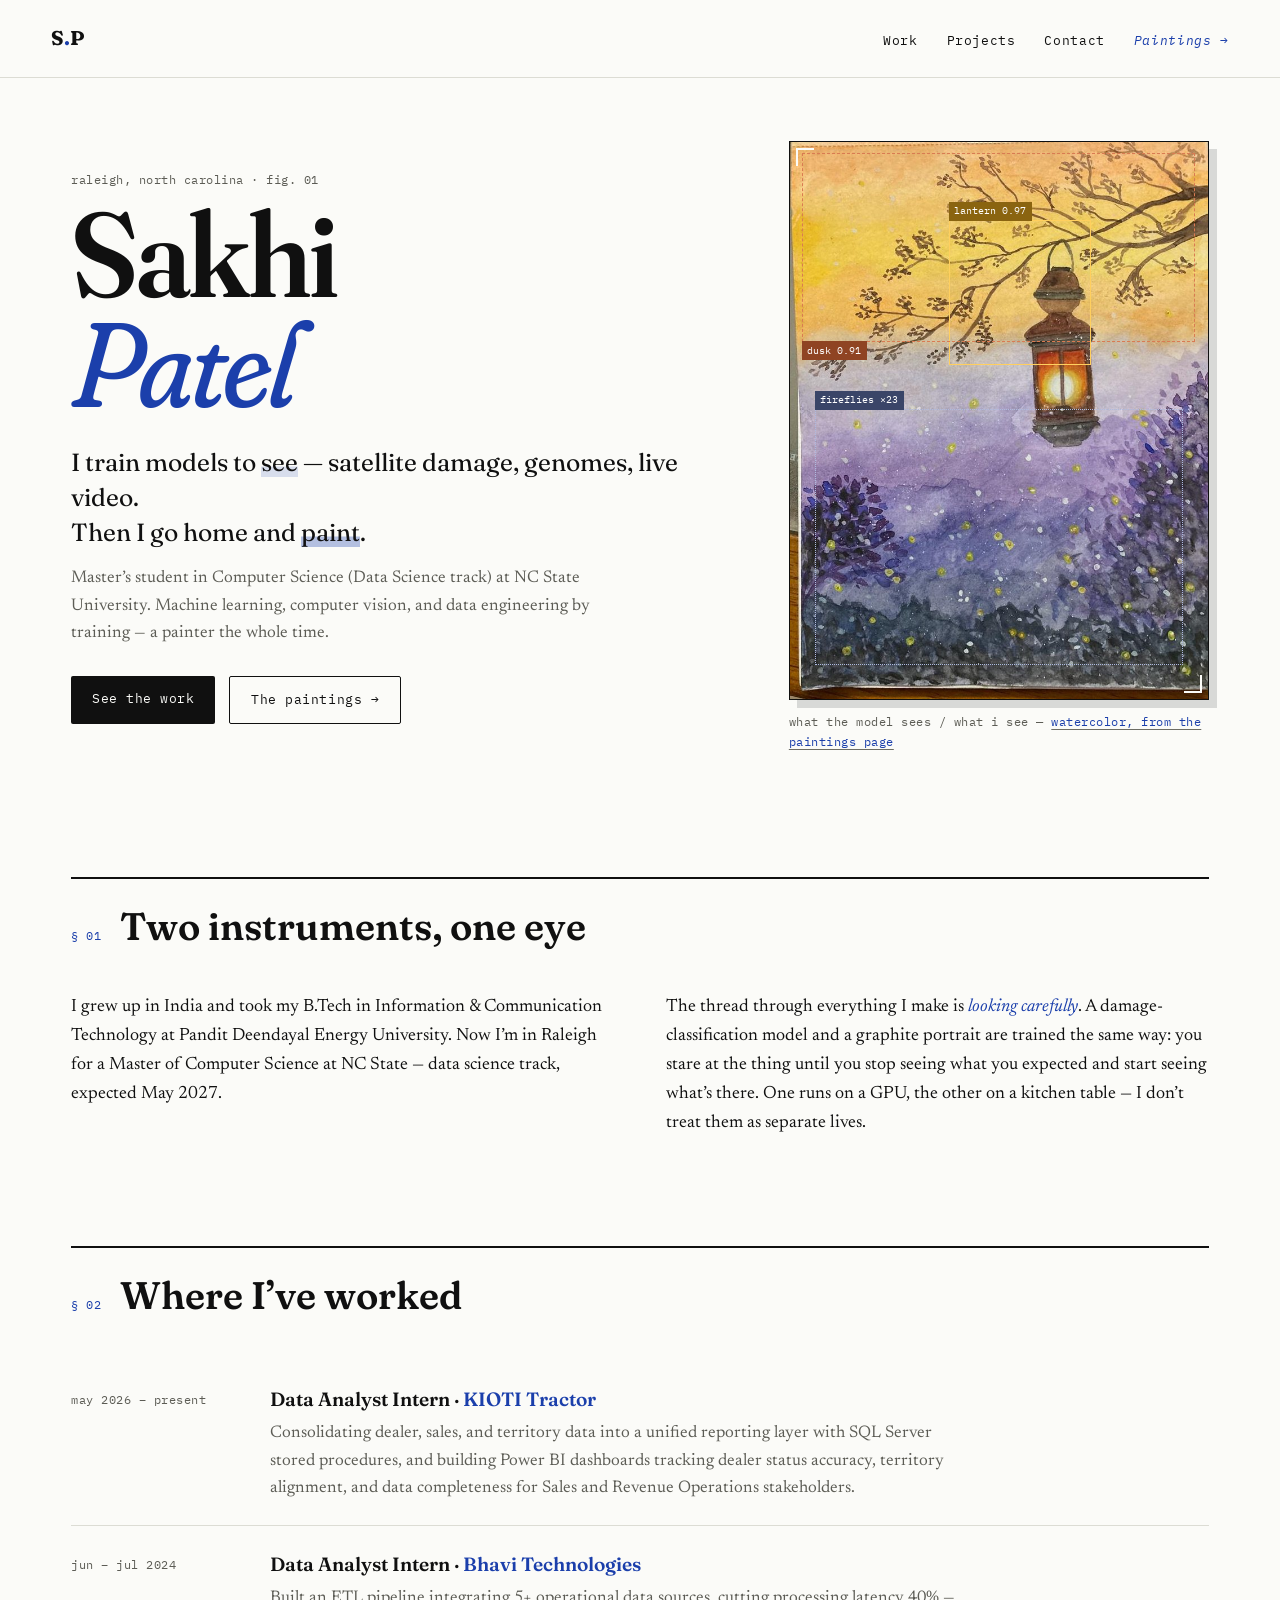
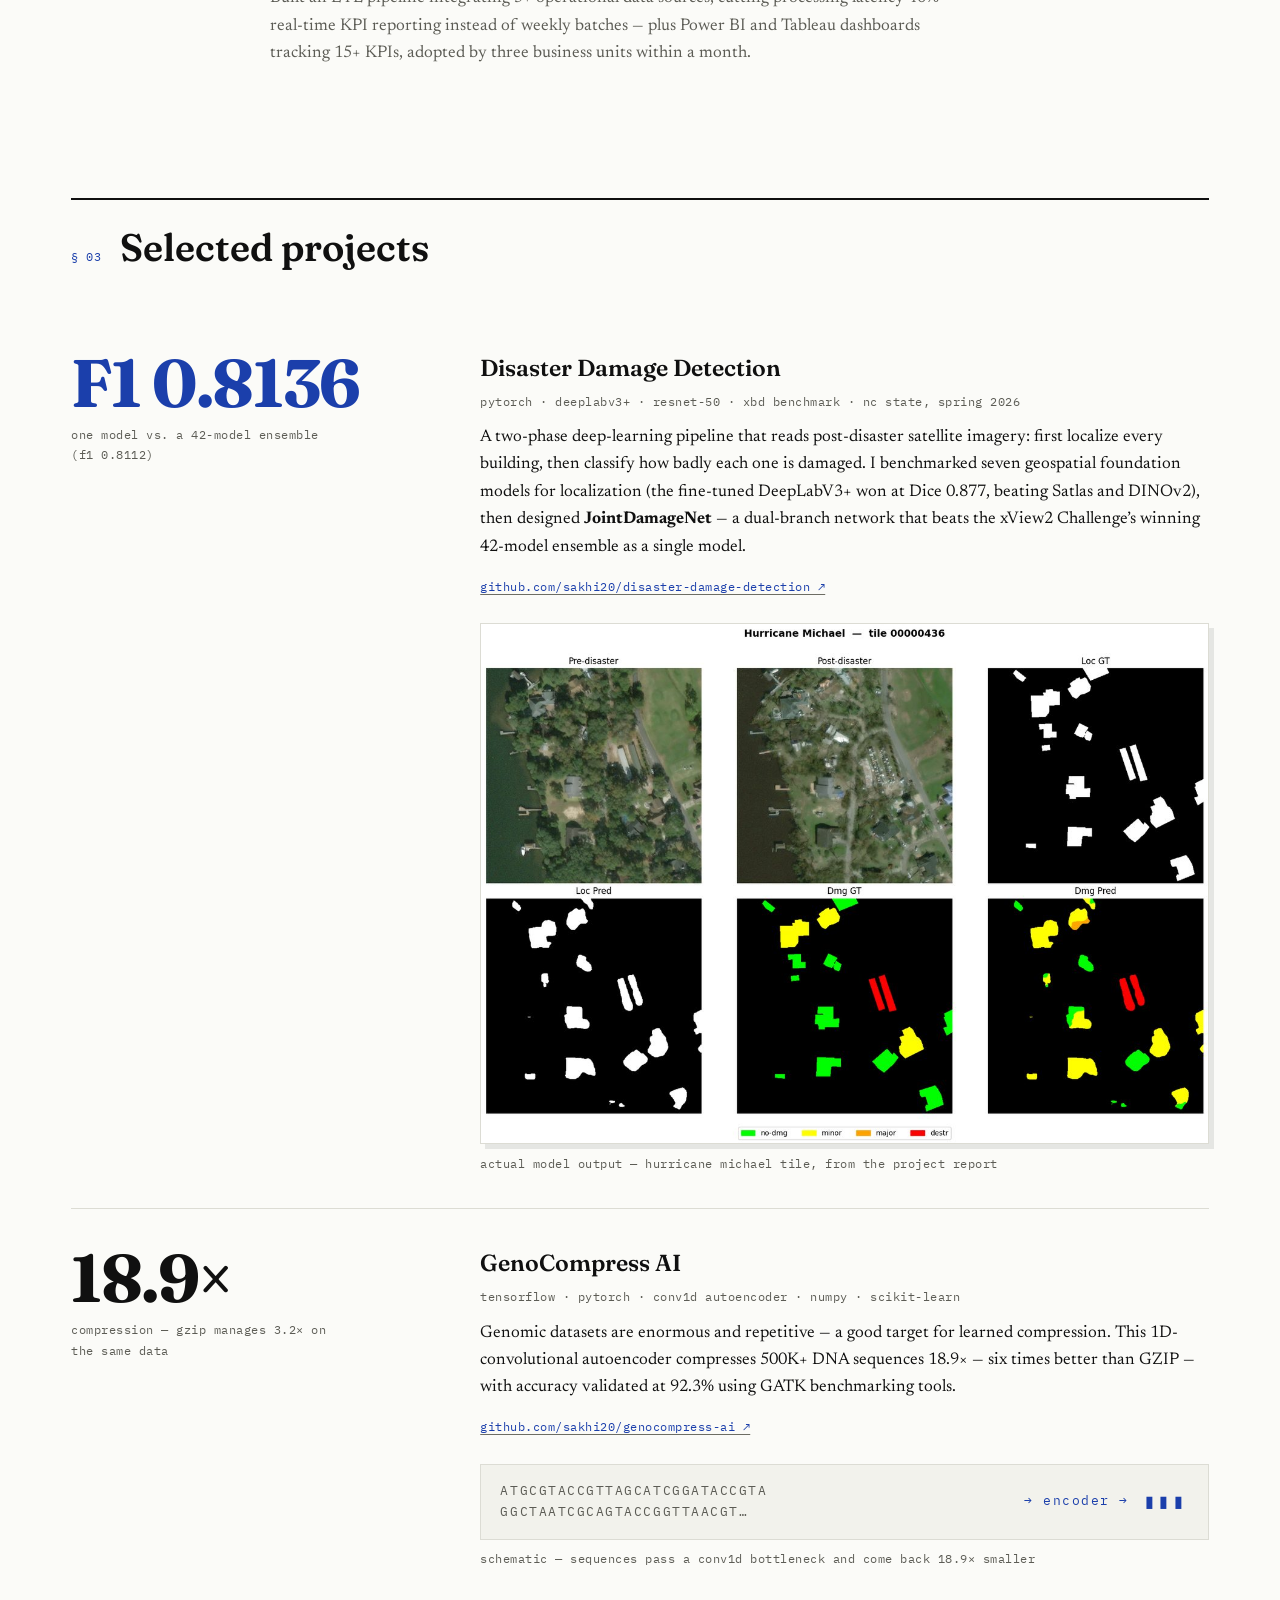
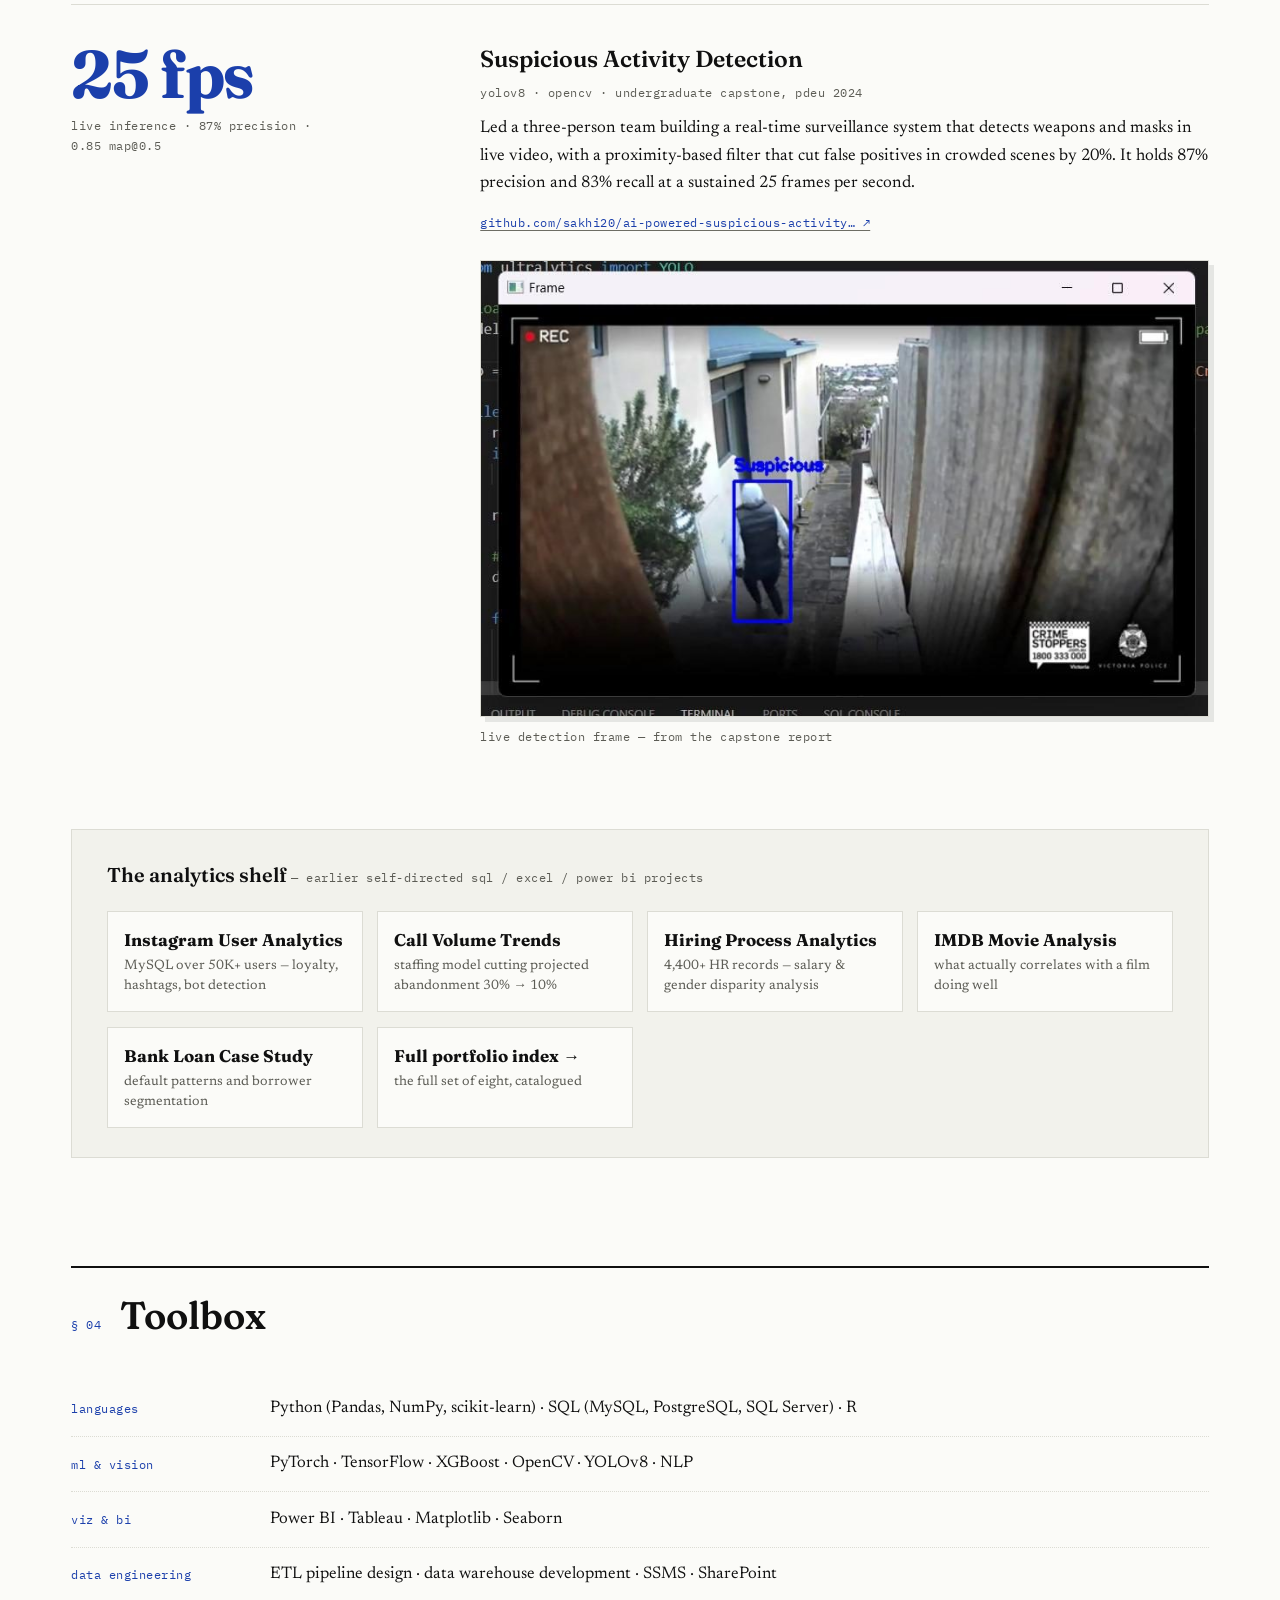
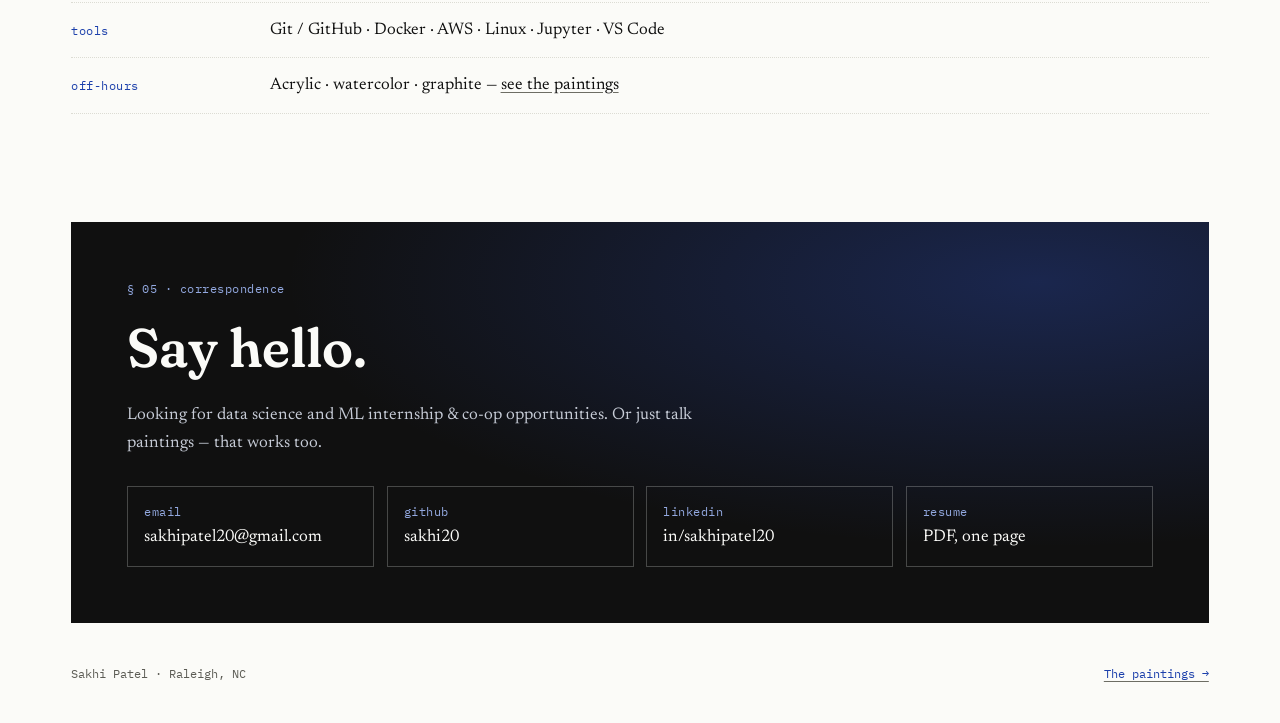
==== commit 33c76702: "Clean up all 12 paintings: tight crops to the artwork - Re-crop every piece from originals to remove" ====
--- a/index.html
+++ b/index.html
@@ -63,7 +63,7 @@
   <!-- Standout moment: her own painting, seen through her own kind of model -->
   <figure class="hero-vision" aria-label="One of Sakhi's watercolor paintings, overlaid with playful computer-vision detection boxes">
     <div class="vision-frame">
-      <img src="images/art/fireflies.jpg" width="885" height="1280"
+      <img src="images/art/fireflies.jpg" width="742" height="988"
            alt="Watercolor painting of a glowing lantern hanging from a branch over a lavender field scattered with fireflies, against an orange dusk sky."
            fetchpriority="high">
       <div class="vision-overlay" aria-hidden="true">
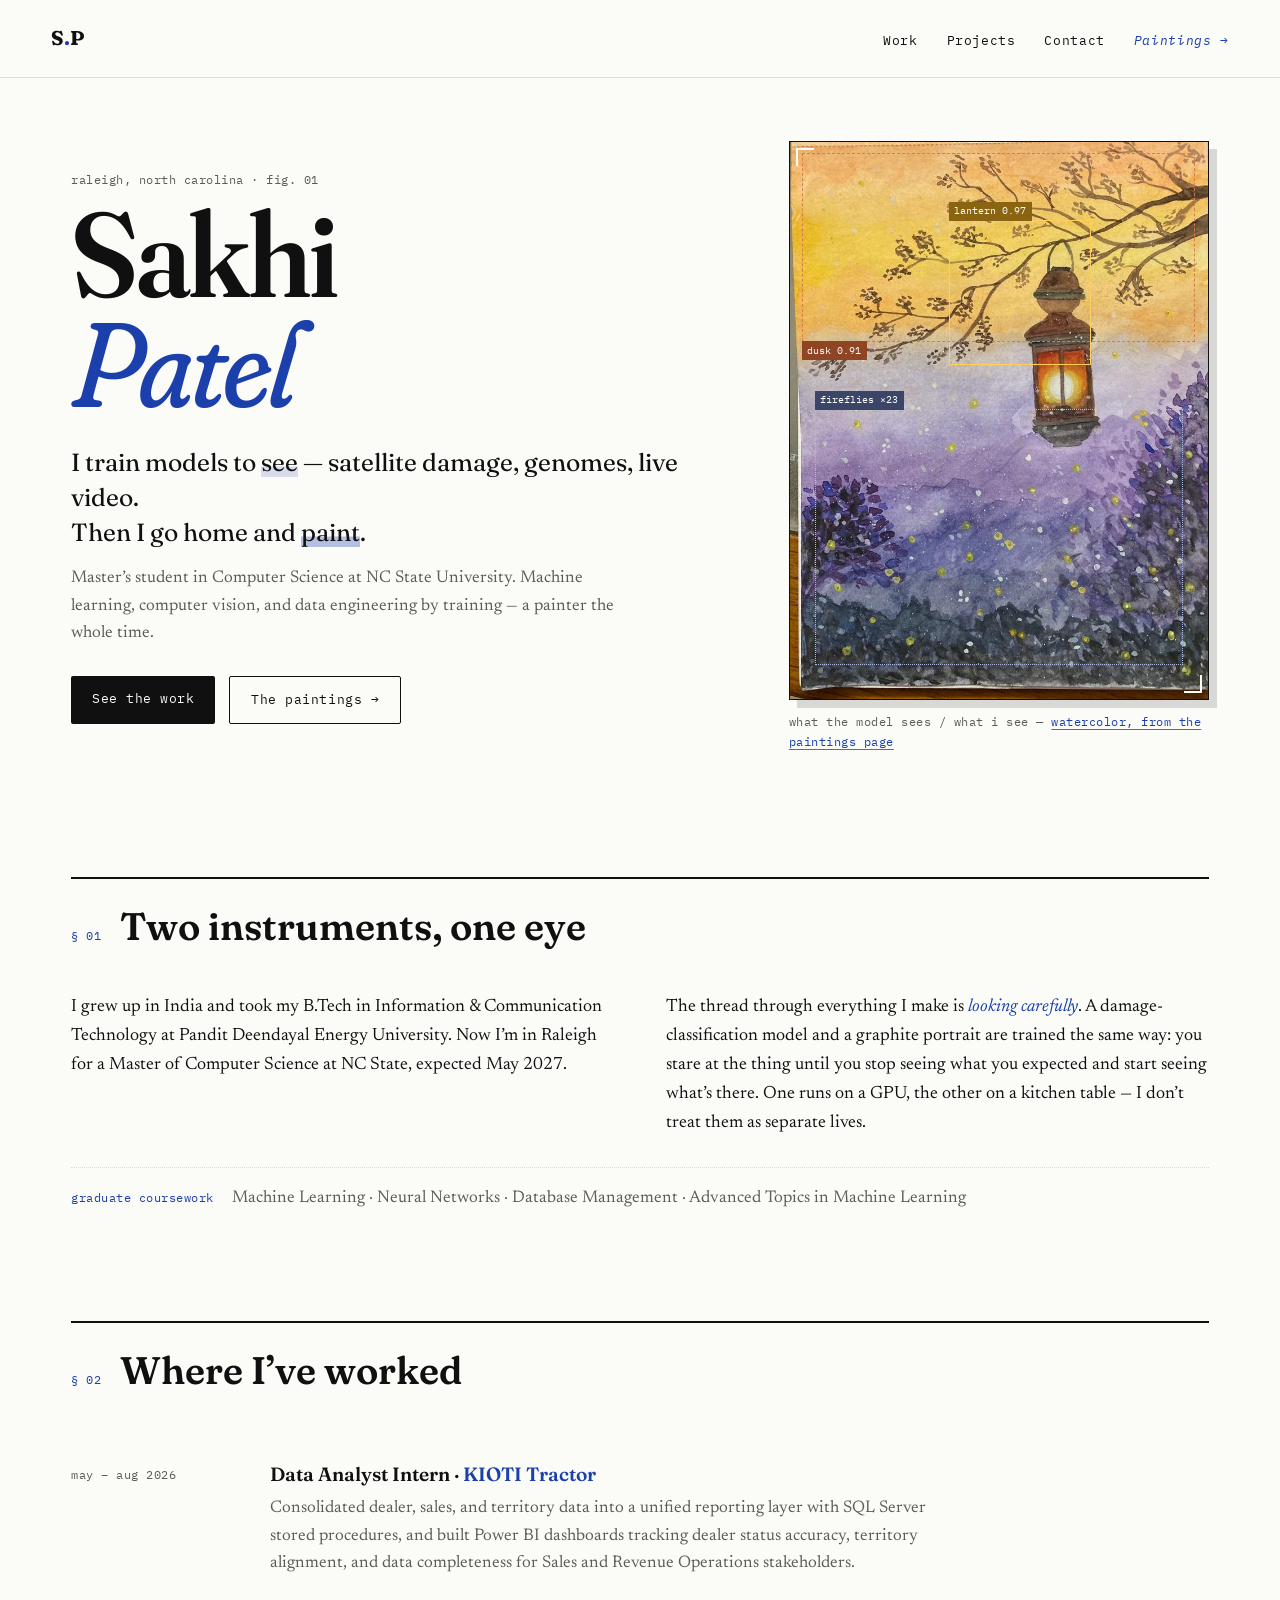
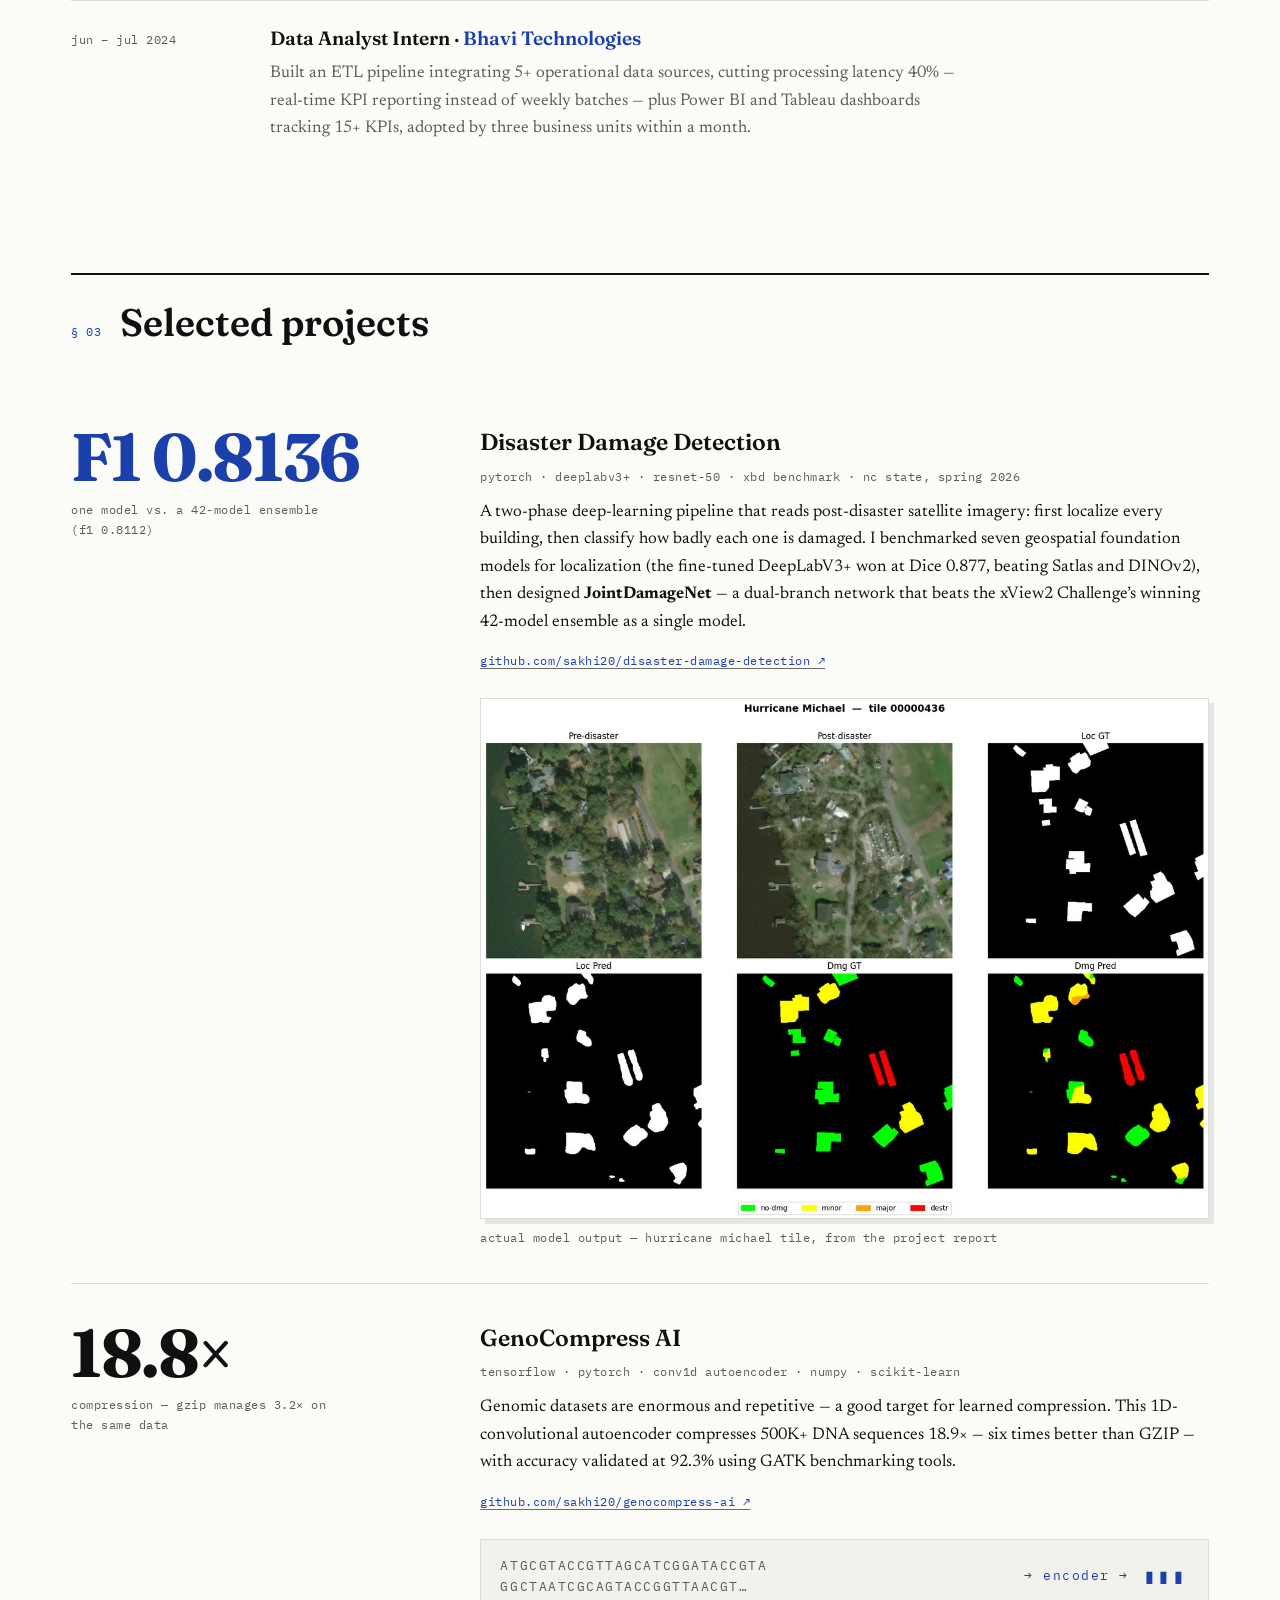
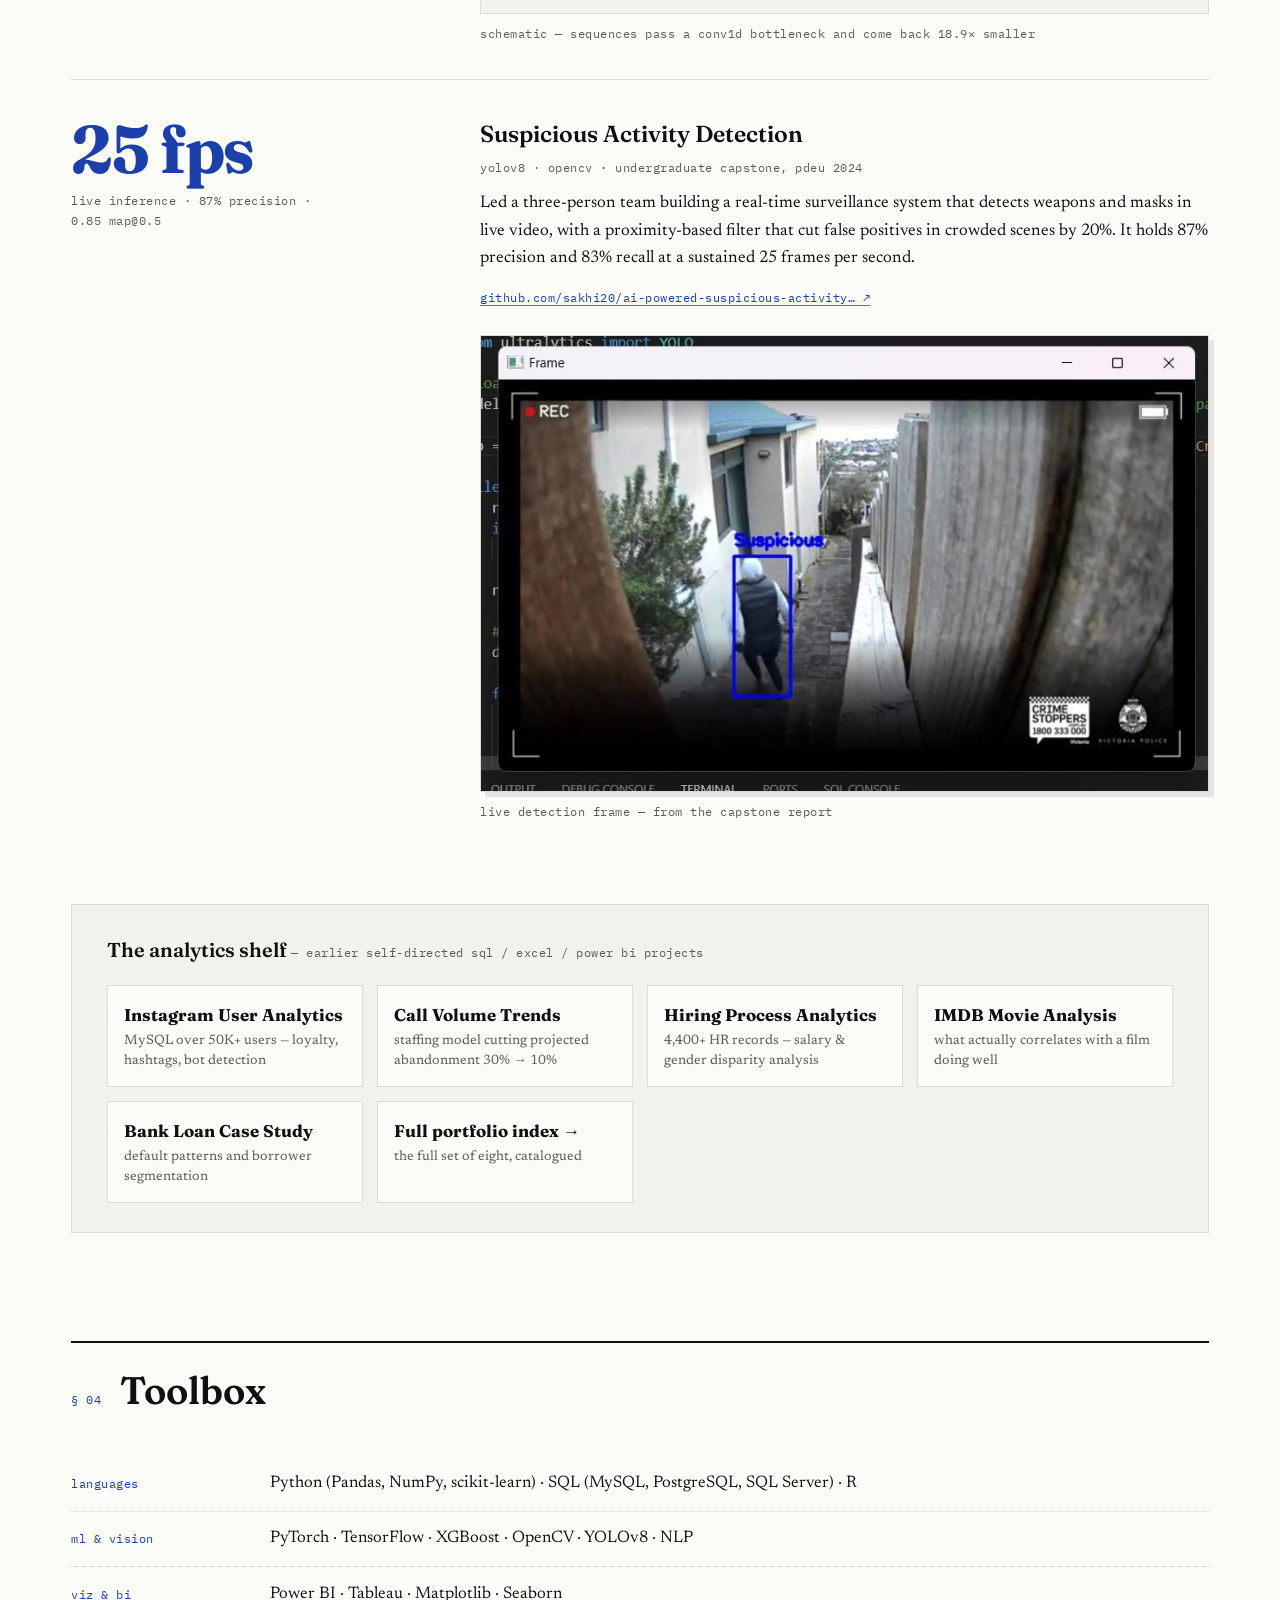
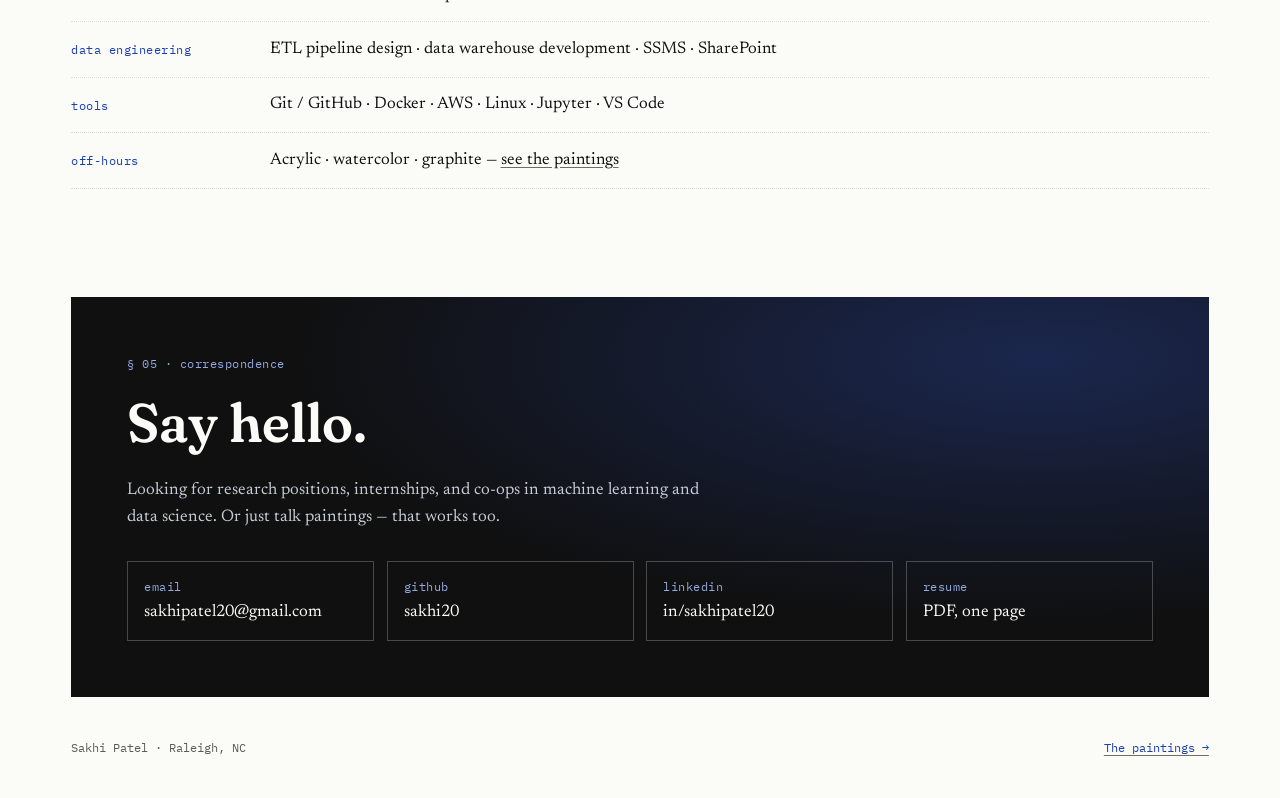
==== commit 1805145a: "Correct degree track, KIOTI dates/tense; add coursework and research framing Facts: - Remove the 'Da" ====
--- a/index.html
+++ b/index.html
@@ -4,18 +4,18 @@
 <meta charset="UTF-8">
 <meta name="viewport" content="width=device-width, initial-scale=1.0">
 <title>Sakhi Patel — machine learning &amp; painting</title>
-<meta name="description" content="Sakhi Patel — MS Computer Science (Data Science) student at NC State University. Machine learning, computer vision, data engineering — and painting.">
+<meta name="description" content="Sakhi Patel — MS Computer Science student at NC State University. Machine learning, computer vision, data engineering — and painting.">
 <link rel="canonical" href="https://sakhi20.github.io/">
 <meta property="og:type" content="website">
 <meta property="og:url" content="https://sakhi20.github.io/">
 <meta property="og:title" content="Sakhi Patel — machine learning &amp; painting">
-<meta property="og:description" content="MS Computer Science (Data Science) at NC State. Machine learning, computer vision, data engineering — and a painter.">
+<meta property="og:description" content="MS Computer Science at NC State. Machine learning, computer vision, data engineering — and a painter.">
 <meta property="og:image" content="https://sakhi20.github.io/images/og-cover.jpg">
 <meta property="og:image:width" content="1200">
 <meta property="og:image:height" content="630">
 <meta name="twitter:card" content="summary_large_image">
 <meta name="twitter:title" content="Sakhi Patel — machine learning &amp; painting">
-<meta name="twitter:description" content="MS Computer Science (Data Science) at NC State. Machine learning, computer vision — and a painter.">
+<meta name="twitter:description" content="MS Computer Science at NC State. Machine learning, computer vision — and a painter.">
 <meta name="twitter:image" content="https://sakhi20.github.io/images/og-cover.jpg">
 <link rel="icon" href="data:image/svg+xml,%3Csvg xmlns='http://www.w3.org/2000/svg' viewBox='0 0 100 100'%3E%3Crect width='100' height='100' rx='18' fill='%231b3fab'/%3E%3Ctext x='50' y='68' font-size='52' text-anchor='middle' fill='%23fbfbf8' font-family='Georgia,serif' font-style='italic'%3ES%3C/text%3E%3C/svg%3E">
 <link rel="apple-touch-icon" href="apple-touch-icon.png">
@@ -50,9 +50,9 @@
       Then I go home and <span class="ink-u ink-u-red">paint</span>.
     </p>
     <p class="hero-sub">
-      Master’s student in Computer Science (Data Science track) at
-      NC&nbsp;State University. Machine learning, computer vision, and data
-      engineering by training — a painter the whole time.
+      Master’s student in Computer Science at NC&nbsp;State University.
+      Machine learning, computer vision, and data engineering by training —
+      a painter the whole time.
     </p>
     <div class="hero-actions">
       <a class="btn btn-solid" href="#projects">See the work</a>
@@ -84,8 +84,8 @@
     <p>
       I grew up in India and took my B.Tech in Information &amp;
       Communication Technology at Pandit Deendayal Energy University.
-      Now I’m in Raleigh for a Master of Computer Science at NC State —
-      data science track, expected May 2027.
+      Now I’m in Raleigh for a Master of Computer Science at NC State,
+      expected May 2027.
     </p>
     <p>
       The thread through everything I make is <em>looking carefully</em>.
@@ -95,6 +95,11 @@
       on a kitchen table — I don’t treat them as separate lives.
     </p>
   </div>
+  <p class="coursework">
+    <span class="mono">graduate coursework</span>
+    Machine Learning · Neural Networks · Database Management ·
+    Advanced Topics in Machine Learning
+  </p>
 </section>
 
 <!-- ============ EXPERIENCE ============ -->
@@ -102,10 +107,10 @@
   <div class="rule-head"><span class="mono">§ 02</span><h2>Where I’ve worked</h2></div>
   <ol class="worklist">
     <li>
-      <div class="work-when mono">May 2026 – present</div>
+      <div class="work-when mono">May – Aug 2026</div>
       <div class="work-what">
         <h3>Data Analyst Intern · <span class="org">KIOTI Tractor</span></h3>
-        <p>Consolidating dealer, sales, and territory data into a unified reporting layer with SQL Server stored procedures, and building Power BI dashboards tracking dealer status accuracy, territory alignment, and data completeness for Sales and Revenue Operations stakeholders.</p>
+        <p>Consolidated dealer, sales, and territory data into a unified reporting layer with SQL Server stored procedures, and built Power BI dashboards tracking dealer status accuracy, territory alignment, and data completeness for Sales and Revenue Operations stakeholders.</p>
       </div>
     </li>
     <li>
@@ -229,7 +234,7 @@
   <div class="contact-inner">
     <p class="kicker mono">§ 05 · correspondence</p>
     <h2>Say hello.</h2>
-    <p class="contact-lede">Looking for data science and ML internship &amp; co-op opportunities. Or just talk paintings — that works too.</p>
+    <p class="contact-lede">Looking for research positions, internships, and co-ops in machine learning and data science. Or just talk paintings — that works too.</p>
     <ul class="contact-links">
       <li><a href="mailto:sakhipatel20@gmail.com"><span class="mono">email</span>sakhipatel20@gmail.com</a></li>
       <li><a href="https://github.com/sakhi20"><span class="mono">github</span>sakhi20</a></li>
--- a/styles.css
+++ b/styles.css
@@ -158,6 +158,15 @@
 }
 .about-cols em{color:var(--vermilion)}
 
+/* ---------- graduate coursework (academic readers scan for this) ---------- */
+.coursework{
+  margin-top:1.8rem;padding-top:1.1rem;
+  border-top:1px dotted var(--hairline);
+  color:var(--ink-soft);
+}
+.coursework .mono{color:var(--vermilion);margin-right:.9rem}
+@media(max-width:640px){.coursework .mono{display:block;margin-bottom:.3rem}}
+
 /* ---------- experience ---------- */
 .worklist{list-style:none}
 .worklist li{
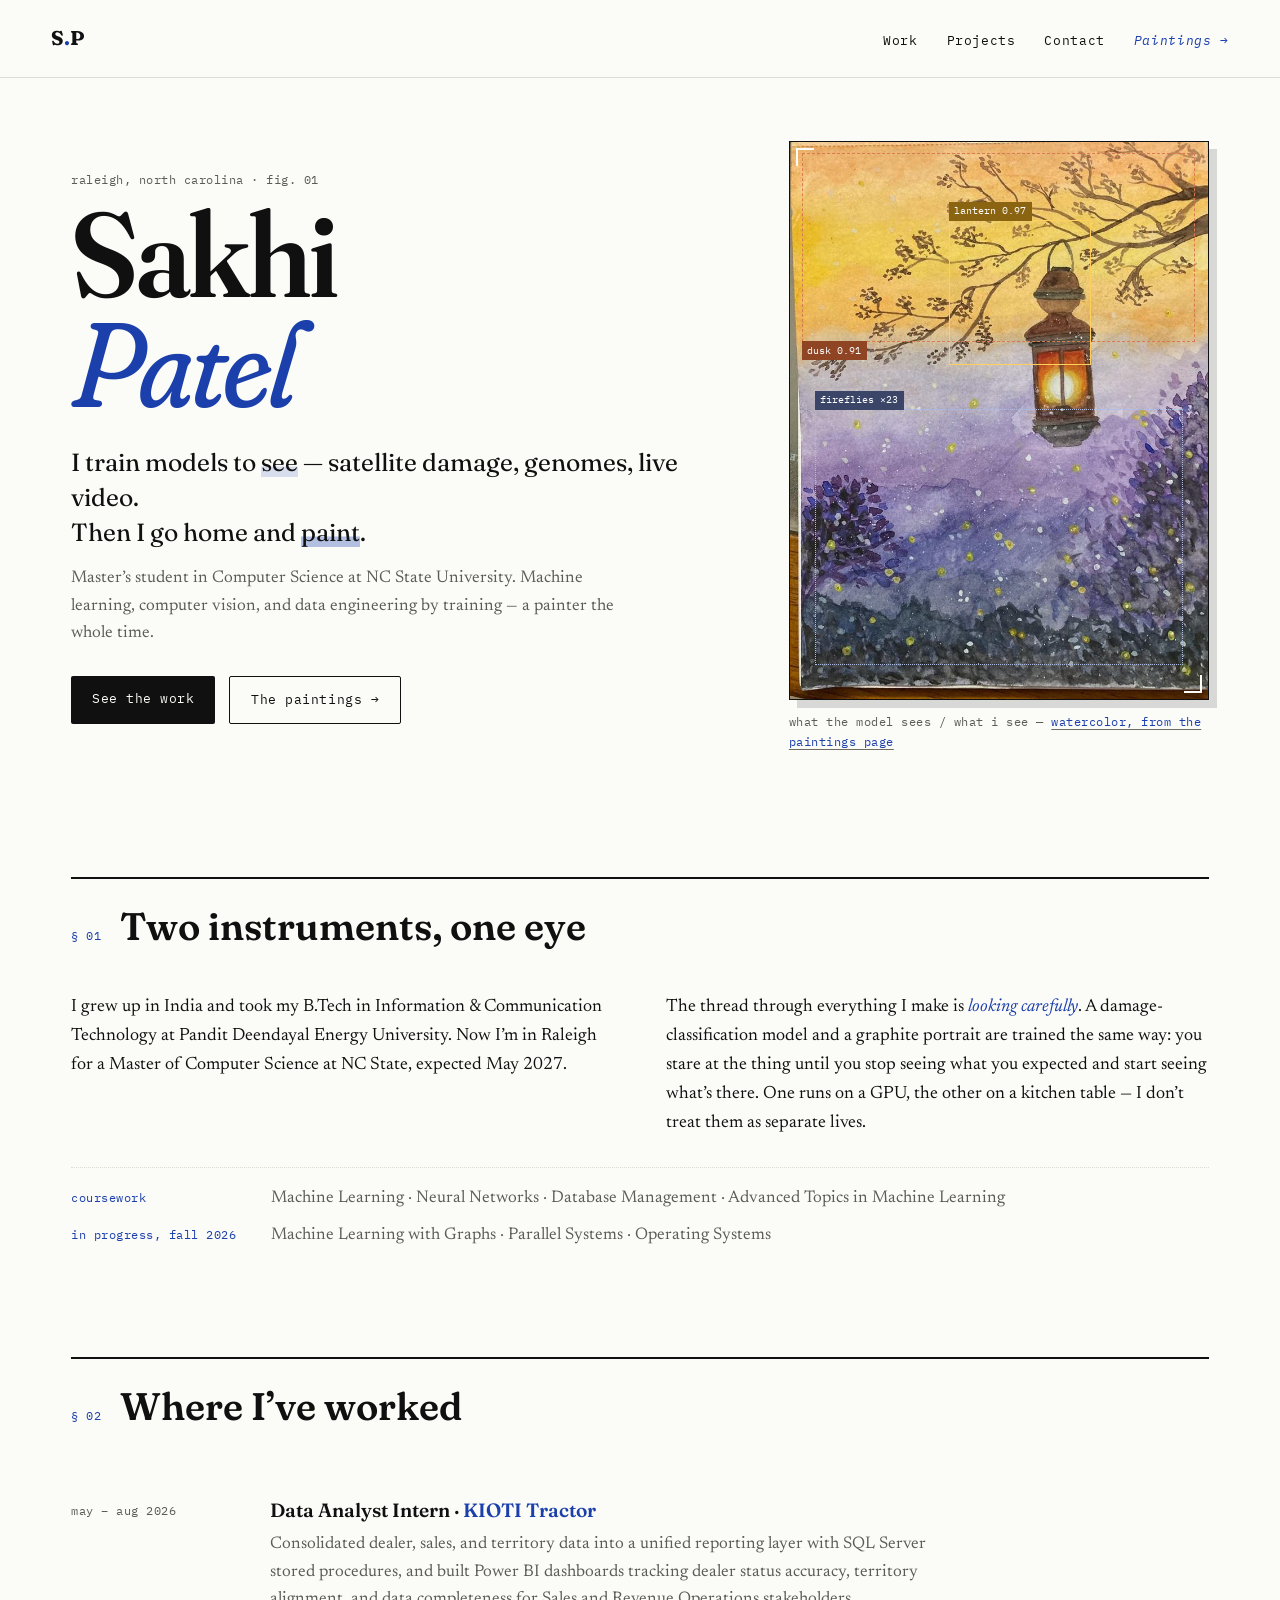
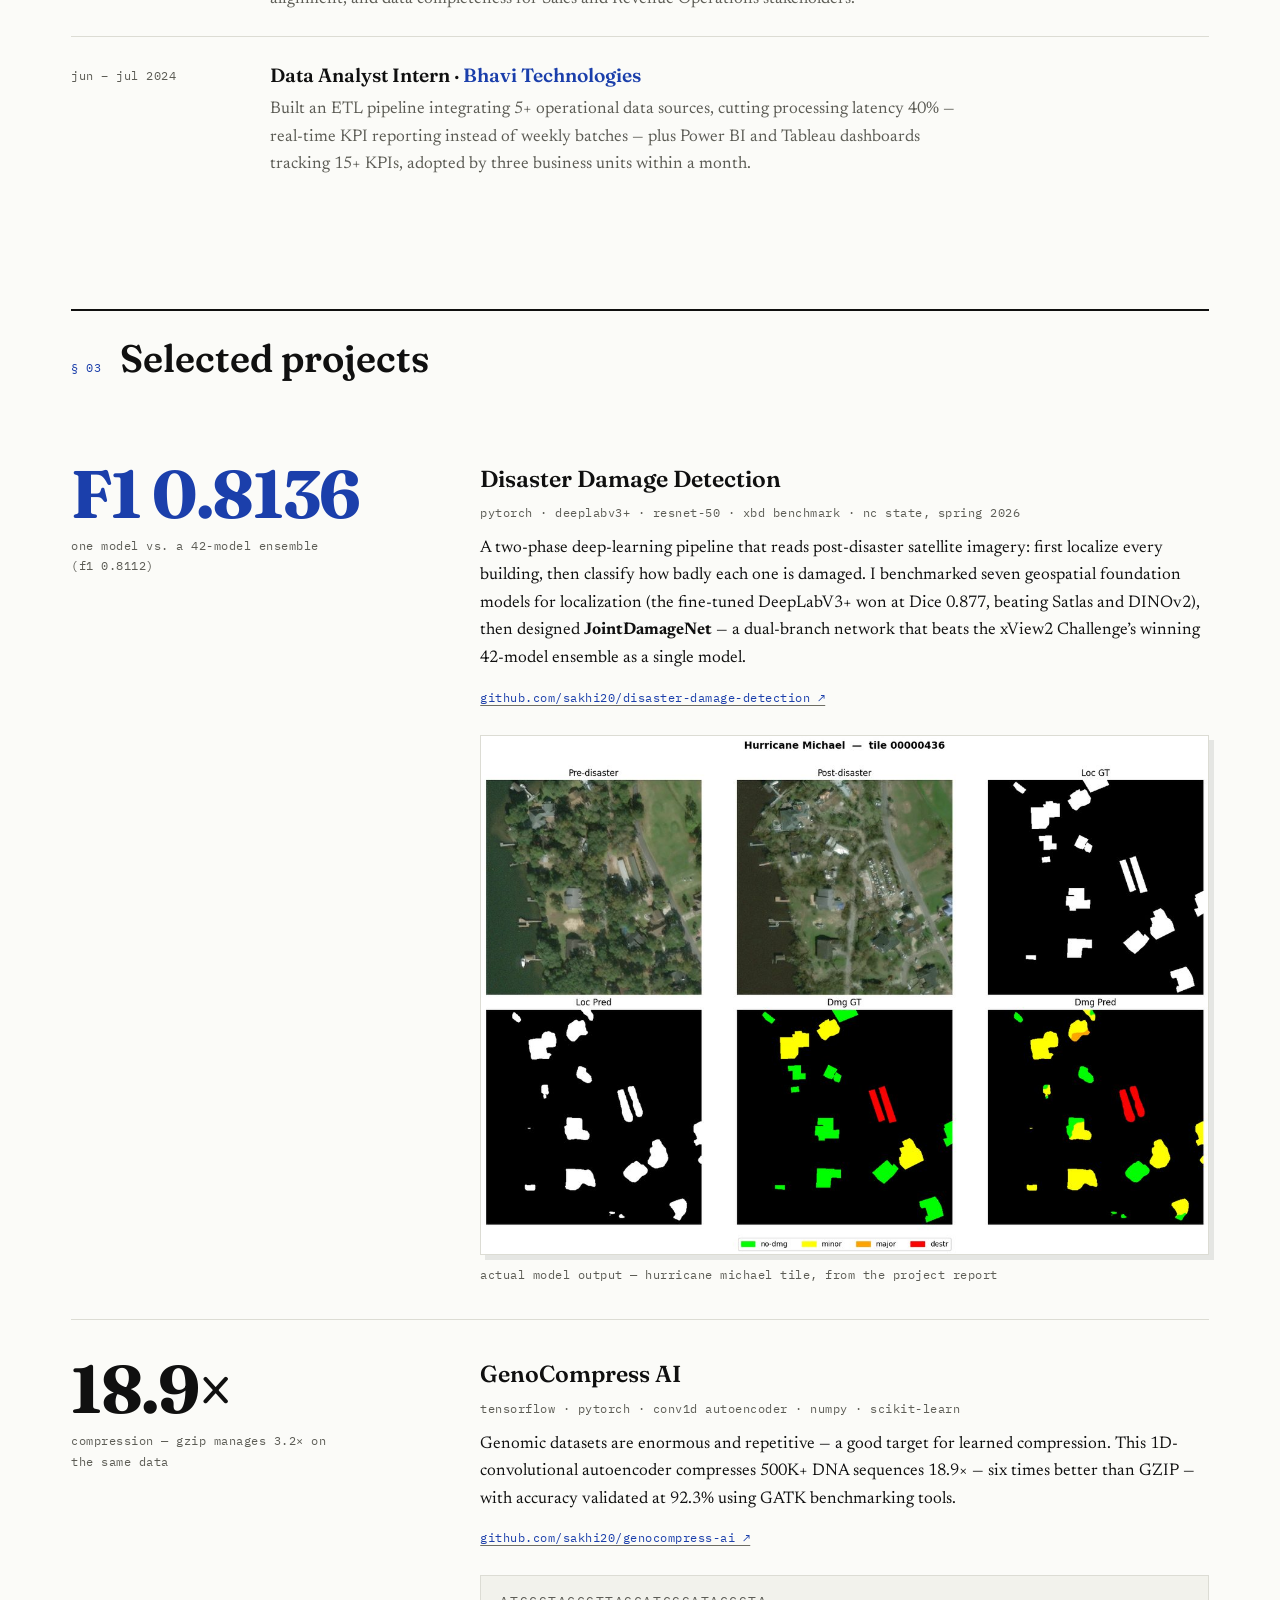
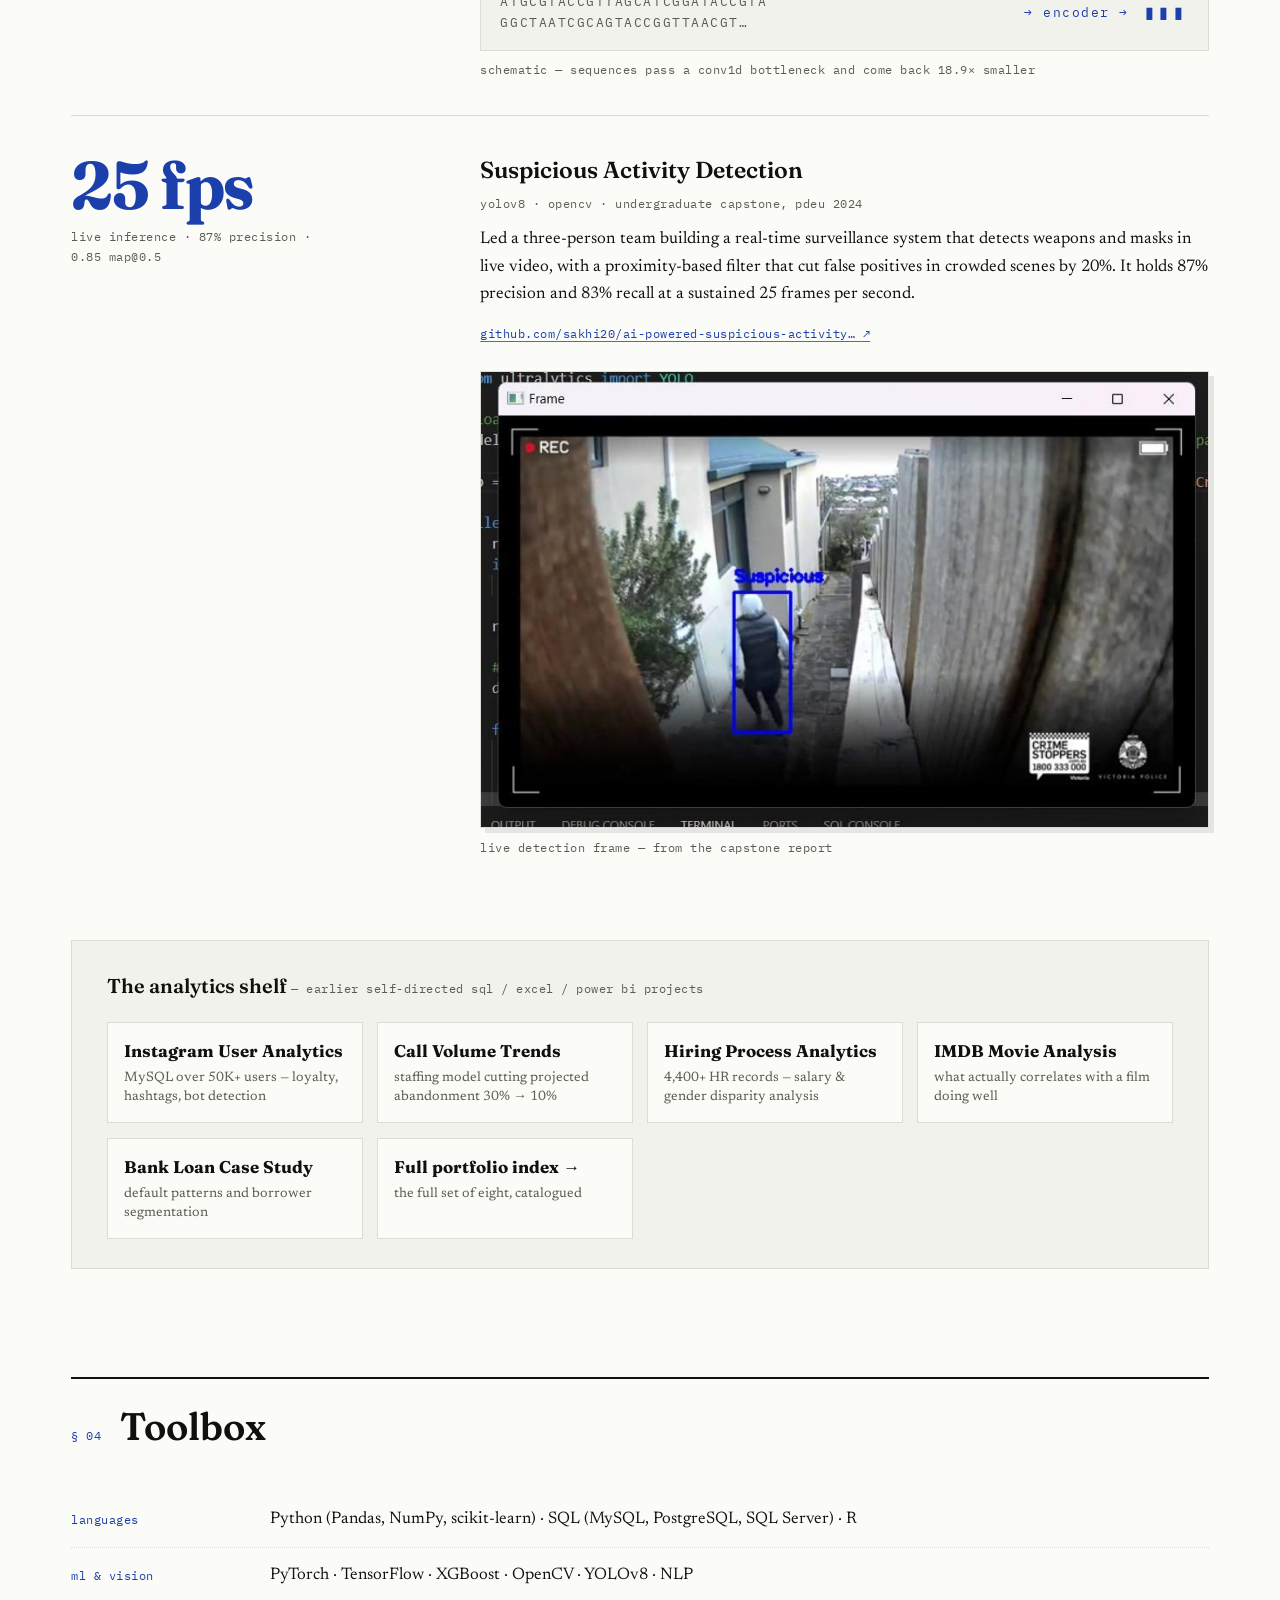
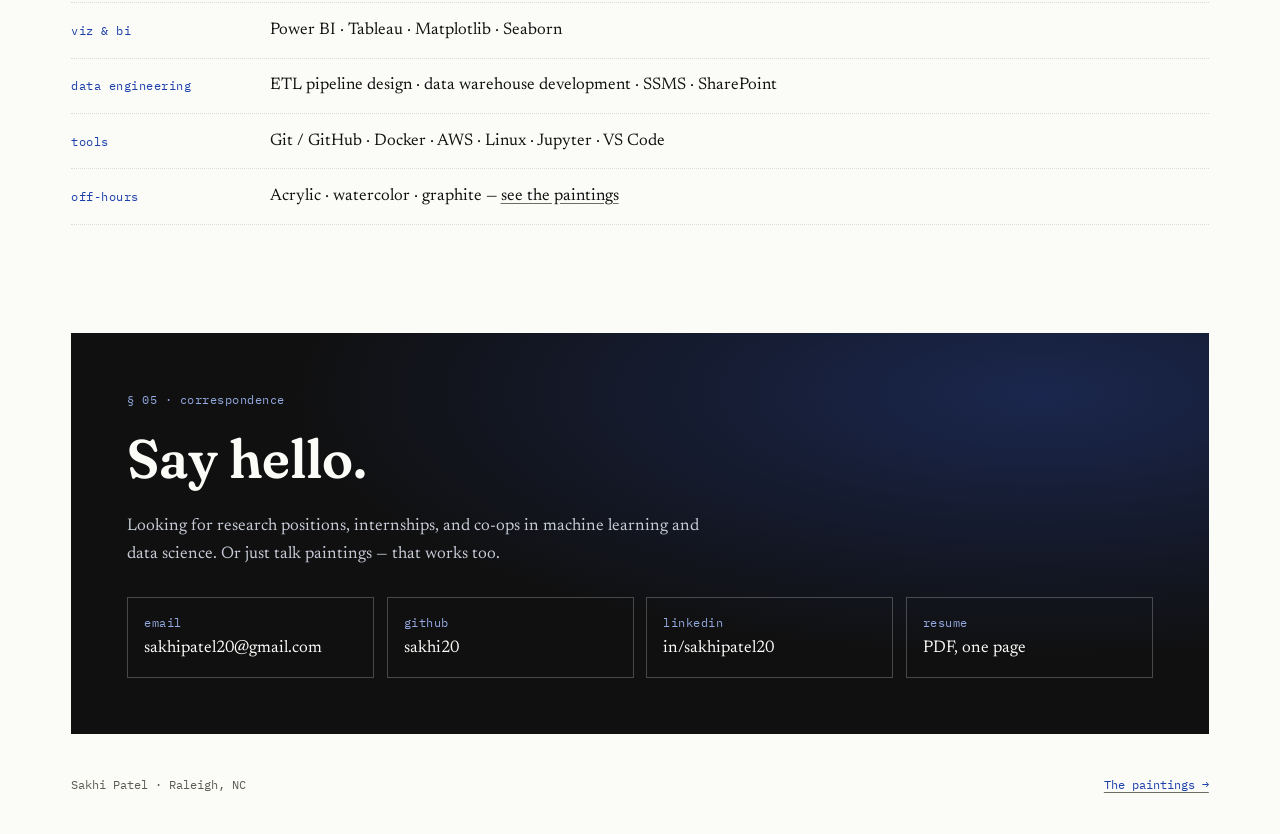
==== commit 104acf96: "Add Fall 2026 in-progress coursework Machine Learning with Graphs (CSC 591/791), Parallel Systems (C" ====
--- a/index.html
+++ b/index.html
@@ -95,11 +95,10 @@
       on a kitchen table — I don’t treat them as separate lives.
     </p>
   </div>
-  <p class="coursework">
-    <span class="mono">graduate coursework</span>
-    Machine Learning · Neural Networks · Database Management ·
-    Advanced Topics in Machine Learning
-  </p>
+  <div class="coursework">
+    <p><span class="mono">coursework</span>Machine Learning · Neural Networks · Database Management · Advanced Topics in Machine Learning</p>
+    <p><span class="mono">in progress, fall 2026</span>Machine Learning with Graphs · Parallel Systems · Operating Systems</p>
+  </div>
 </section>
 
 <!-- ============ EXPERIENCE ============ -->
--- a/styles.css
+++ b/styles.css
@@ -164,8 +164,14 @@
   border-top:1px dotted var(--hairline);
   color:var(--ink-soft);
 }
-.coursework .mono{color:var(--vermilion);margin-right:.9rem}
-@media(max-width:640px){.coursework .mono{display:block;margin-bottom:.3rem}}
+.coursework p + p{margin-top:.55rem}
+.coursework .mono{
+  color:var(--vermilion);display:inline-block;
+  min-width:12.5rem;vertical-align:baseline;
+}
+@media(max-width:640px){
+  .coursework .mono{display:block;min-width:0;margin-bottom:.25rem}
+}
 
 /* ---------- experience ---------- */
 .worklist{list-style:none}
